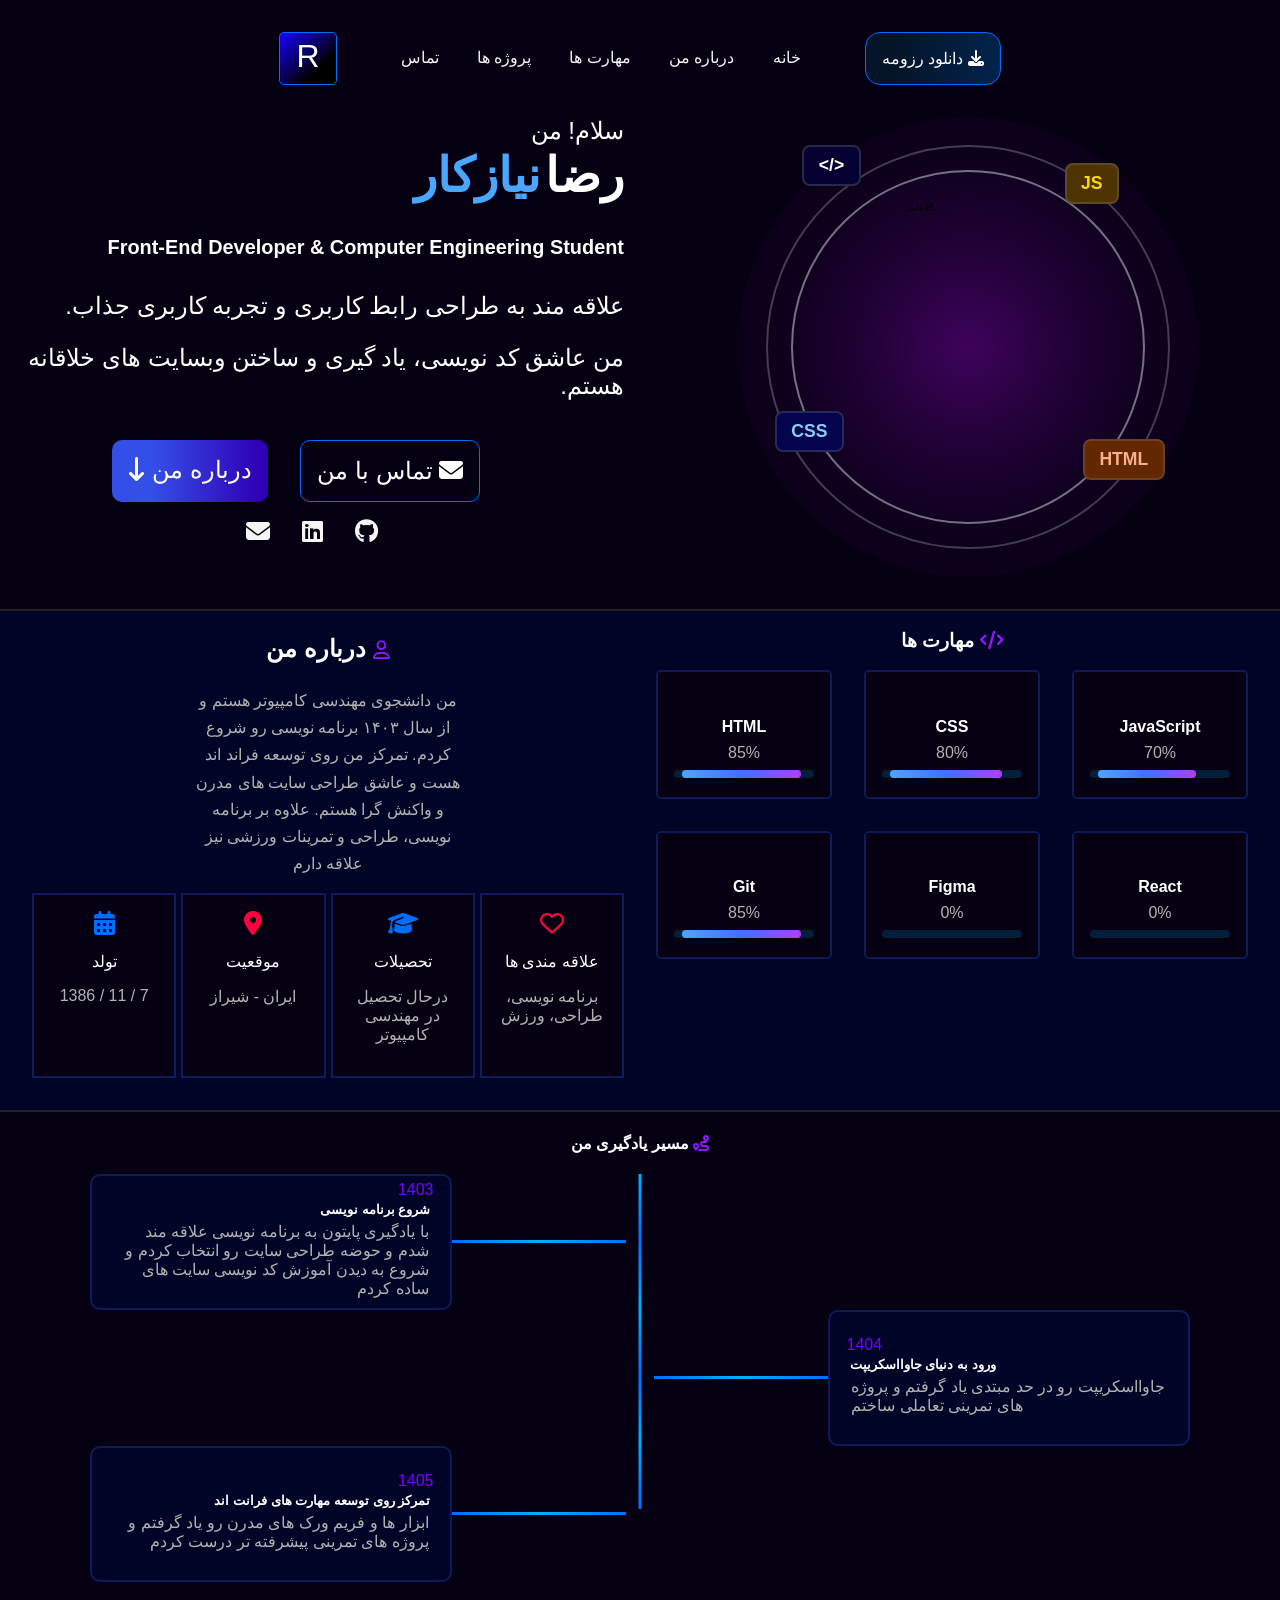
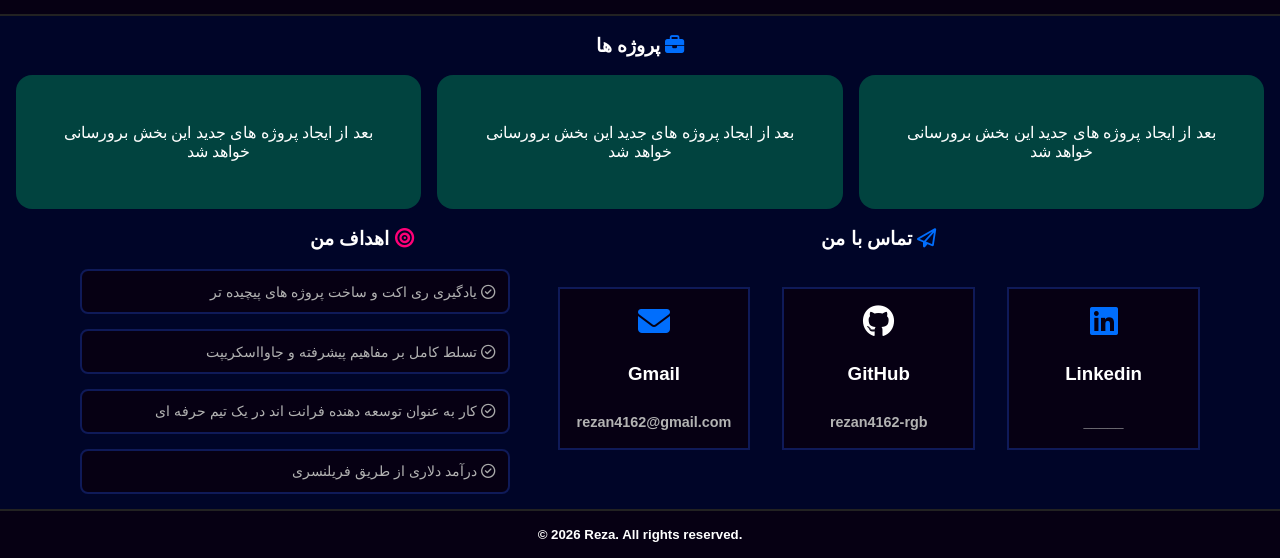
==== intro.html @ 1be461c4 "hero section updated" ====
<!doctype html>
<html lang="fa">
  <head>
    <meta charset="UTF-8" />
    <meta name="viewport" content="width=device-width, initial-scale=1.0" />
    <link rel="stylesheet" href="CSS/intro.css" />
    <link
      rel="stylesheet"
      href="https://cdnjs.cloudflare.com/ajax/libs/font-awesome/6.5.1/css/all.min.css"
      integrity="sha512-DTOQO9RWCH3ppGqcWaEA1BIZOC6xxalwEsw9c2QQeAIftl+Vegovlnee1c9QX4TctnWMn13TZye+giMm8e2LwA=="
      crossorigin="anonymous"
      referrerpolicy="no-referrer"
    />
    <title>INTRO</title>
  </head>
  <body>
    <!-- HEADER SECTION -->
    <header>
      <nav>
        <div class="logo_header">R</div>
        <div class="navbar">
          <a href="" class="contact">تماس</a>
          <a href="" class="projects">پروژه ها</a>
          <a href="" class="skills">مهارت ها</a>
          <a href="" class="about-me">درباره من</a>
          <a href="" class="home">خانه</a>
        </div>
        <div class="download">
          دانلود رزومه <i class="fa-solid fa-download"></i>
        </div>
      </nav>
      <div class="container">
        <div class="left-section">
          <div class="intro">
            <div class="hello">سلام! من</div>
            <div class="name">
              <h1 class="name">رضا</h1>
              <h1 class="lastname">نیازکار</h1>
            </div>
            <h5 class="intro-english">
              Front-End Developer & Computer Engineering Student
            </h5>
            <p class="intro-persian">
              علاقه مند به طراحی رابط کاربری و تجربه کاربری جذاب.
            </p>
            <p class="i-like">
              من عاشق کد نویسی، یاد گیری و ساختن وبسایت های خلاقانه هستم.
            </p>
          </div>
          <div class="buttons">
            <a class="contact-button"
              ><i class="fa-solid fa-envelope"></i> تماس با من
            </a>
            <a class="about-me-button"
              >درباره من <i class="fa-solid fa-arrow-down-long"></i
            ></a>
          </div>
          <div class="social">
            <a href="https://github.com" target="_blank">
              <i class="fa-brands fa-github"></i>
            </a>
            <a href="https://linkedin.com" target="_blank">
              <i class="fa-brands fa-linkedin"></i>
            </a>
            <a href="mailto:rezan4162@gmail.com">
              <i class="fa-solid fa-envelope"></i>
            </a>
          </div>
        </div>

        <!-- RIGHT -->

        <div class="right-section">
          <div class="cover-position">
              <div class="code_hero card_hero">&lt;/&gt;</div>
          <div class="js_hero card_hero">JS</div>
          <div class="css_hero card_hero">CSS</div>
          <div class="html_hero card_hero">HTML</div>
          <div class="big-circle">
            <div class="smaller-circle">
              <img src="" alt="Profile Picture">
            </div>
          </div>
          </div>
          </div>
        </div>
      </div>
    </header>

    <!-- MAIN -->

    <main>
      <div class="container_main">
        <div class="left-section_main">

          <!-- ABOUT ME -->

          <div class="about-me_main">
            <h3 class="about-me_main">
              درباره من <i class="fa-regular fa-user"></i>
            </h3>
            <p class="about-me_main">
              من دانشجوی مهندسی کامپیوتر هستم و از سال ۱۴۰۳ برنامه نویسی رو شروع
              کردم. تمرکز من روی توسعه فراند اند هست و عاشق طراحی سایت های مدرن
              و واکنش گرا هستم. علاوه بر برنامه نویسی، طراحی و تمرینات ورزشی نیز
              علاقه دارم
            </p>
            <div class="container-about-me_main">
              <div class="birth about-me-boxes">
                <i class="fa-solid fa-calendar-days"></i>
                <p class="birth">تولد</p>
                <p class="birth">1386 / 11 / 7</p>
              </div>
              <div class="location about-me-boxes">
                <i class="fa-solid fa-location-dot"></i>
                <p class="location">موقعیت</p>
                <p class="location">ایران - شیراز</p>
              </div>
              <div class="studies about-me-boxes">
                <i class="fa-solid fa-graduation-cap"></i>
                <p class="studies">تحصیلات</p>
                <p class="studies">درحال تحصیل در مهندسی کامپیوتر</p>
              </div>
              <div class="favourite about-me-boxes">
                <i class="fa-regular fa-heart"></i>
                <p class="favourite">علاقه مندی ها</p>
                <p class="favourite">برنامه نویسی، طراحی، ورزش</p>
              </div>
            </div>
          </div>
        </div>

        <!-- SKILLS -->

        <div class="right-section_main">
          <div class="skills">
            <h3 class="skills">مهارت ها <i class="fa-solid fa-code"></i></h3>
            <div class="container-skills">
              <div class="skill-card">
                <img src="./PIC/HTML5_Badge.webp" alt="" />
                <h4>HTML</h4>
                <span>85%</span>
                <div class="bar">
                  <div class="fill html"></div>
                </div>
              </div>
              <div class="skill-card">
                <img src="./PIC/CSS.webp" alt="" />
                <h4>CSS</h4>
                <span>80%</span>
                <div class="bar">
                  <div class="fill css"></div>
                </div>
              </div>
              <div class="skill-card">
                <img src="./PIC/JS.webp" alt="" />
                <h4>JavaScript</h4>
                <span>70%</span>
                <div class="bar">
                  <div class="fill js"></div>
                </div>
              </div>
              <div class="skill-card">
                <img src="./PIC/Git.webp" alt="" />
                <h4>Git</h4>
                <span>85%</span>
                <div class="bar">
                  <div class="fill git"></div>
                </div>
              </div>
              <div class="skill-card">
                <img src="./PIC/Figma.webp" alt="" />
                <h4>Figma</h4>
                <span>0%</span>
                <div class="bar">
                  <div class="fill figma"></div>
                </div>
              </div>
              <div class="skill-card">
                <img src="./PIC/React.png" alt="" />
                <h4>React</h4>
                <span>0%</span>
                <div class="bar">
                  <div class="fill react"></div>
                </div>
              </div>
            </div>
          </div>
        </div>
      </div>

      <!-- LEARNING WAY -->

      <div class="my-learning-way">
        <h4>مسیر یادگیری من <i class="fa-solid fa-route"></i></h4>
        <div class="my-learning-way-time-line-container">
          <div class="vertical-line"></div>
          <div class="card-1-container">
            <div class="circle"></div>
            <div class="horizontal"></div>
            <div class="card">
              <div class="card-1">
                <span>1403</span>
                <h5>شروع برنامه نویسی</h5>
                <p>
                  با یادگیری پایتون به برنامه نویسی علاقه مند شدم و حوضه طراحی
                  سایت رو انتخاب کردم و شروع به دیدن آموزش کد نویسی سایت های
                  ساده کردم
                </p>
              </div>
            </div>
          </div>
          <div class="card-2-container">
            <div class="circle"></div>
            <div class="horizontal"></div>
            <div class="card">
              <div class="card-2">
                <span>1404</span>
                <h5>ورود به دنیای جاوااسکریپت</h5>
                <p>
                  جاوااسکریپت رو در حد مبتدی یاد گرفتم و پروژه های تمرینی تعاملی
                  ساختم
                </p>
              </div>
            </div>
          </div>
          <div class="card-3-container">
            <div class="circle"></div>
            <div class="horizontal"></div>
            <div class="card">
              <div class="card-3">
                <span>1405</span>
                <h5>تمرکز روی توسعه مهارت های فرانت اند</h5>
                <p>
                  ابزار ها و فریم ورک های مدرن رو یاد گرفتم و پروژه های تمرینی
                  پیشرفته تر درست کردم
                </p>
              </div>
            </div>
          </div>
        </div>
      </div>
    </main>
    <!-- FOOTER -->
    <footer>
      <div class="projects">
        <h3>پروژه ها <i class="fa-solid fa-briefcase"></i></h3>
        <div class="card-container">
          <div class="project-card">بعد از ایجاد پروژه های جدید این بخش برورسانی خواهد شد</div>
          <div class="project-card">بعد از ایجاد پروژه های جدید این بخش برورسانی خواهد شد</div>
          <div class="project-card">بعد از ایجاد پروژه های جدید این بخش برورسانی خواهد شد</div>
        </div>
      </div>
      <div class="goals-contact">
        <div class="goals">
          <h3><i class="fa-solid fa-bullseye"></i> اهداف من</h3>
          <p class="goals"> <i class="fa-regular fa-circle-check"></i> یادگیری ری اکت و ساخت پروژه های پیچیده تر</p>
          <p class="goals"><i class="fa-regular fa-circle-check"></i> تسلط کامل بر مفاهیم پیشرفته و جاوااسکریپت</p>
          <p class="goals">
           <i class="fa-regular fa-circle-check"></i>  کار به عنوان توسعه دهنده فرانت اند در یک تیم حرفه ای
          </p>
          <p class="goals"> <i class="fa-regular fa-circle-check"></i> درآمد دلاری از طریق فریلنسری</p>
        </div>
        <div class="contact-footer">
          <h3>تماس با من <i class="fa-regular fa-paper-plane"></i><h3>
          <div class="contact-container">
            <div class="gmail-footer">
              <i class="fa-solid fa-envelope"></i>
              <h4>Gmail</h4>
              <span>rezan4162@gmail.com</span>
            </div>
            <div class="github-footer">
              <i class="fa-brands fa-github"></i>
              <h4>GitHub</h4>
              <span>rezan4162-rgb</span>
            </div>
            <div class="linkedin-footer">
              <i class="fa-brands fa-linkedin"></i>
              <h4>Linkedin</h4>
              <span>_____</span>
            </div>
          </div>
        </div>
      </div>
      <h5 align = center class="copyright">&copy 2026 Reza. All rights reserved.</h5>
    </footer>
  </body>
</html>
---- CSS/intro.css ----
:root {
  --color-white: #ffffff;
  --color-black: #000000;
  --color-smoth-white: #f5f5f5;
  --color-text: #b3b3b3;
  --color-dark-background: #060013;
  --color-light-dark-background: #000528;
  --color-border: 2px solid #222222;
  --color-horizontal-line: linear-gradient(to right, #006efd, #00aeff, #006efd);
  --color-circle:
    linear-gradient(#ffffff) padding-box,
    linear-gradient(90deg, #1900ff, #13b3cf, #1900ff) border-box;
  --color-light-blue: ;
  --color-blue: #006efd;
  --color-dark-blue: ;
  --color-background-in-light: #060013;
  --color-background-in-dark: #000528;
  --color-border-box: 2px solid #0f1a58;
}

body {
  font-family: "Segoe UI", Tahoma, Geneva, Verdana, sans-serif;
  margin: 0;
  width: 100%;
}

/* ============== */
/* HEADER SECTION */
/* ============== */

header {
  background: var(--color-dark-background);
  padding-bottom: 2rem;
}

/* NAVBAR SECTION */

nav {
  display: flex;
  justify-content: center;
  padding: 2rem;
  gap: 3rem;
}

div.logo_header {
  color: var(--color-white);
  background: linear-gradient(to right bottom, #1900ff 0%, #000000 70%);
  font-size: 2rem;
  padding: 0.3rem 1rem;
  border-radius: 5px;
  border: 1px solid #006efd;
  text-align: center;
}

div.navbar {
  display: flex;
  justify-content: space-between;
  width: 400px;
  padding: 1rem;
}

nav a {
  text-decoration: none;
  color: var(--color-smoth-white);
}

header div.download {
  padding: 1rem, 3rem;
  color: #fff;
  background: linear-gradient(to right, #051428 20%, #03234d 100%);
  padding: 1rem 1rem;
  border: 1px solid #006efd;
  border-radius: 15px;
}

/* LEFT SECTION */

header div.container {
  width: 100%;
  height: 100%;
  display: grid;
  grid-template-columns: repeat(2, 1fr);
  gap: 2rem;
}

header div.hello {
  margin-bottom: 0.1rem;
}

header div.name {
  display: flex;
  gap: 5px;
}

header h1.name {
  color: var(--color-white);
}

header h1.lastname {
  color: #49a7ff;
}

header div.name h1 {
  margin: 0;
}

header div.left-section {
  color: var(--color-white);
  display: flex;
  flex-direction: column;
  font-size: 1.5rem;
  direction: rtl;
  flex: 1;
}

header div.buttons {
  margin: 1rem;
  width: 100%;
  display: flex;
  justify-content: center;
  gap: 2rem;
}

header a.contact-button {
  border: 1px solid #006efd;
}

header a.contact-button,
a.about-me-button {
  padding: 1rem;
  border-radius: 10px;
  cursor: pointer;
}

header a.about-me-button {
  background: linear-gradient(to right, #344fe7 25%, #3000b6 95%);
}

div.social {
  display: flex;
  justify-content: center;
  gap: 2rem;
}

div.social i {
  color: var(--color-smoth-white);
}

/* RIGHT SECTION */

.right-section {
  display: flex;
  justify-content: center;
}

.cover-position {
  display: flex;
  justify-content: center;
  align-items: center;
  width: 460px;
  height: 460px;
  position: relative;
  background: radial-gradient(
    circle,
    #9f08da5d 0%,
    #9f08da2f 30%,
    #9f08da0a 60%
  );
  border-radius: 50%;
}

.big-circle {
  width: 400px;
  height: 400px;
  border: 2px solid #e8eff141;
  border-radius: 50%;
  display: flex;
  align-items: center;
  justify-content: center;
}

.smaller-circle {
  width: 350px;
  height: 350px;
  border: 2px solid #e8eff177;
  border-radius: 50%;
  display: flex;
  align-items: center;
  justify-content: center;
}

.right-section img {
  width: 300px;
  height: 300px;
  border-radius: 50%;
}

.card_hero {
  text-align: center;
  position: absolute;
  padding: 0.5rem 0.9rem;
  border-radius: 8px;
  font-size: 1.1rem;
  border: 2px solid #77777752;
  font-weight: 600;
}

.code_hero {
  color: #ffffff;
  background: #060133;
  left: 14%;
  top: 6%;
}

.js_hero {
  color: #ffd900;
  background: #4e3402;
  left: 71%;
  top: 10%;
}

.css_hero {
  color: #89cff8;
  background: #04034e;
  left: 8%;
  top: 64%;
}

.html_hero {
  color: #fcaf8c;
  background: #632800;
  left: 75%;
  top: 70%;
}

/* ==== */
/* MAIN */
/* ==== */

main {
  color: var(--color-white);
  border-top: var(--color-border);
  border-bottom: var(--color-border);
}

div.container_main {
  display: grid;
  grid-template-columns: repeat(2, 1fr);
  gap: 2rem;
  background: var(--color-light-dark-background);
  padding-bottom: 2rem;
  border-bottom: var(--color-border);
}

/* ABOUT ME */

div.left-section_main {
  display: flex;
  flex-direction: column;
  text-align: center;
  margin-left: 2rem;
}

h3.about-me_main {
  font-size: 1.5rem;
}

p.about-me_main {
  padding: 0 10rem;
  line-height: 1.7;
  color: var(--color-text);
}

div.container-about-me_main {
  display: flex;
  gap: 5px;
  justify-content: center;
}

div.about-me_main i {
  font-size: 1.2rem;
  color: #8f18ff;
}

div.container-about-me_main i {
  font-size: 1.5rem;
}

div.container-about-me_main > div:nth-child(odd) i {
  color: #006efd;
}

div.container-about-me_main > div:nth-child(even) i {
  color: #ff0040;
}

div.about-me-boxes {
  padding: 1rem;
  width: 25%;
  background: var(--color-background-in-light);
  border: var(--color-border-box);
}

div.container-about-me_main div > p:nth-child(even) {
  font-weight: 500;
  font-size: 1rem;
}

div.container-about-me_main div > p:nth-child(odd) {
  color: var(--color-text);
}

/* SKILLS */

div.right-section_main {
  display: flex;
  flex-direction: column;
  text-align: center;
  margin-right: 2rem;
}

h3.skills i {
  color: #8f18ff;
}

div.container-skills {
  display: grid;
  grid-template-columns: repeat(3, 1fr);
  gap: 2rem;
}

div.skill-card {
  border: var(--color-border-box);
  border-radius: 5px;
  background: var(--color-background-in-light);
  padding: 1.2rem 1rem;
}

div.skill-card img {
  width: 3.4rem;
}

div.container-skills h4 {
  font-size: 1rem;
  margin: 0.5rem;
}

div.container-skills span {
  color: var(--color-text);
}

div.bar {
  width: 100%;
  height: 8px;
  background: #031e3a;
  border-radius: 10px;
}

div.fill {
  height: 100%;
  background: linear-gradient(to right, #49a7ff 0%, #3d71ff 50%, #b13dff 100%);
  border-radius: 10px;
  margin: 0.5rem;
}

div.html {
  width: 85%;
}
div.css {
  width: 80%;
}
div.js {
  width: 70%;
}
div.git {
  width: 85%;
}
div.figma {
  width: 0%;
}
div.react {
  width: 0%;
}
/* =============== */
/* MY LEARNING WAY */
/* =============== */

div.my-learning-way {
  display: flex;
  flex-direction: column;
  align-items: center;
  background: var(--color-dark-background);
  padding-bottom: 2rem;
}

i.fa-route {
  color: #8f18ff;
}

div.my-learning-way-time-line-container {
  display: flex;
  flex-direction: column;
  position: relative;
  width: 1100px;
}

div.my-learning-way-time-line-container span {
  color: #7700ff;
}

div.my-learning-way-time-line-container h5 {
  margin: 0.2rem;
}

div.my-learning-way-time-line-container p {
  color: var(--color-text);
  margin: 0.3rem;
}

div.vertical-line {
  width: 3px;
  height: 335px;
  background: linear-gradient(
    to bottom,
    #00aeff,
    #006efd,
    #00aeff,
    #006efd,
    #00aeff,
    #006efd
  );
  position: absolute;
  z-index: 0;
  left: 50%;
  transform: translateX(-50%);
}

div.horizontal {
  height: 3px;
  width: 50%;
  background: var(--color-horizontal-line);
}

div.circle {
  width: 18px;
  height: 18px;
  border-radius: 50%;
  background: var(--color-circle);
  border: 8px solid transparent;
  position: absolute;
  transform: translateX(-50%);
  left: 50%;
}

div.card {
  display: flex;
  flex-direction: row;
  align-items: center;
  border: var(--color-border-box);
  padding: 1rem;
  width: 500px;
  height: 100px;
  background: var(--color-background-in-dark);
  border-radius: 10px;
}

div.card-1-container {
  direction: rtl;
  display: flex;
  flex-direction: row;
  align-items: center;
  align-self: flex-start;
}

div.card-2-container {
  direction: ltr;
  display: flex;
  flex-direction: row;
  align-items: center;
  align-self: center;
  margin-left: auto;
}

div.card-3-container {
  direction: rtl;
  display: flex;
  flex-direction: row;
  align-items: center;
  align-self: flex-start;
}

/* FOOTER */

footer {
  color: var(--color-white);
  background: var(--color-light-dark-background);
}

/* PROJECTS */

div.projects {
  display: flex;
  flex-direction: column;
  text-align: center;
}

div.card-container {
  display: grid;
  grid-template-columns: repeat(3, 1fr);
  gap: 1rem;
  margin: 0 1rem;
}

div.project-card {
  background: #01433f;
  border-radius: 1rem;
  padding: 3rem;
}

/* GOALS */

div.goals-contact {
  display: grid;
  grid-template-columns: 1fr 2fr;
  gap: 3rem;
  margin: 0 5rem;
}

div.goals {
  direction: rtl;
}

div.goals h3 {
  margin-right: 6rem;
}

p.goals {
  width: 400px;
  padding: 0.8rem;
  background: var(--color-background-in-light);
  border: var(--color-border-box);
  border-radius: 0.5rem;
  font-size: 0.9rem;
  color: var(--color-text);
}

p.goals i {
  color: #ababab;
}

div.goals i.fa-bullseye {
  color: #ff0077;
}

/* CONTACT */

div.contact-footer {
  display: flex;
  flex-direction: column;
  text-align: center;
}

div.contact-container {
  display: grid;
  grid-template-columns: repeat(3, 1fr);
  gap: 2rem;
}

div.contact-container > div {
  padding: 1rem;
  background: var(--color-background-in-light);
  border: var(--color-border-box);
}

div.contact-container > div:nth-child(odd) i {
  color: var(--color-blue);
}

footer h3 > i {
  font-size: 1.2rem;
  color: var(--color-blue);
}

div.contact-container i {
  font-size: 2rem;
}

div.contact-container span {
  font-size: 0.9rem;
  color: var(--color-text);
}

h5.copyright {
  margin: 0;
  padding: 1rem;
  border-top: var(--color-border);
  background: var(--color-dark-background);
}

/* RESPONSIVE SECTION */
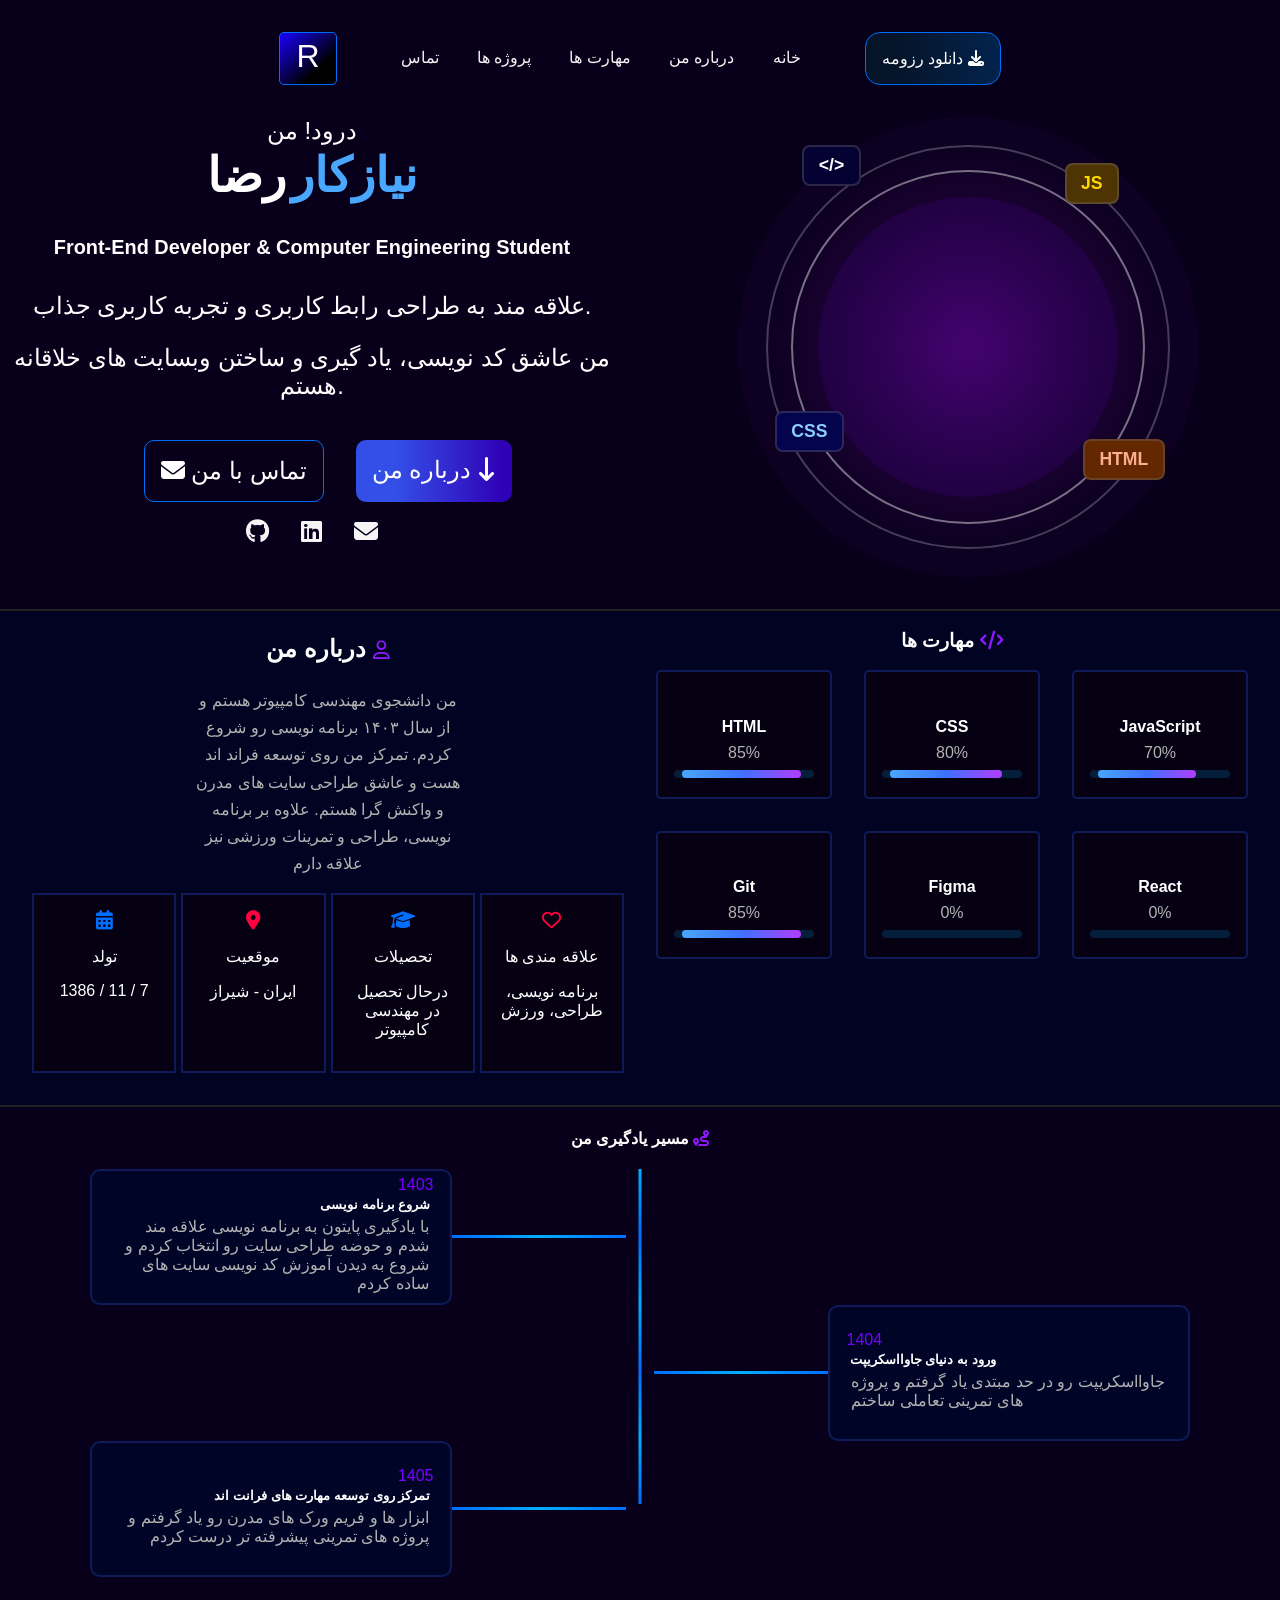
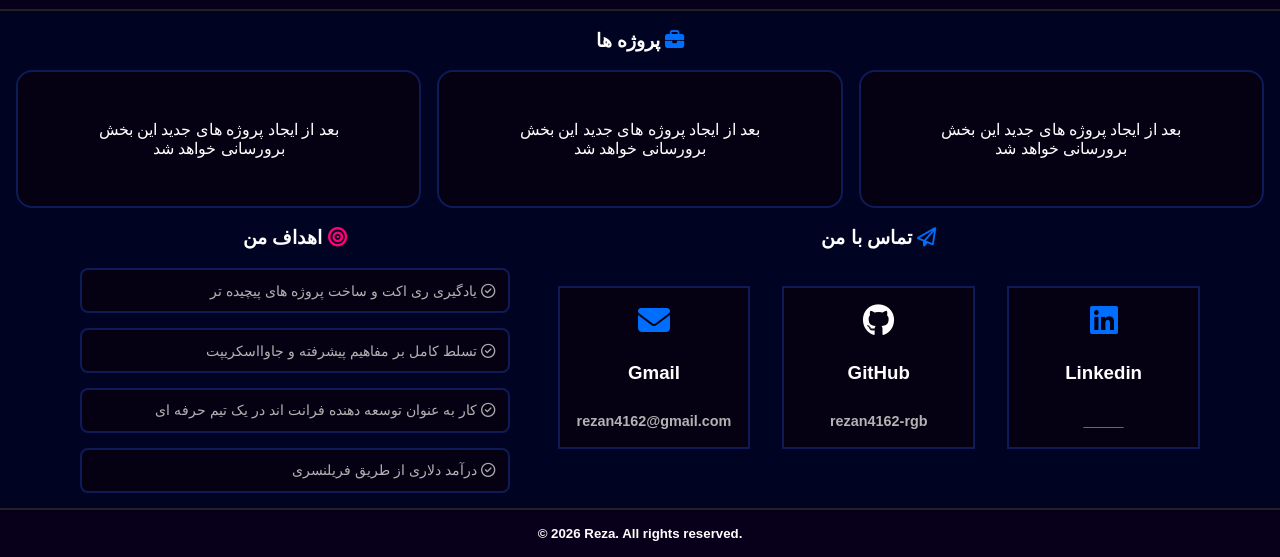
==== commit d7b6312e: "cods refactored" ====
--- a/intro.html
+++ b/intro.html
@@ -14,8 +14,13 @@
     <title>INTRO</title>
   </head>
   <body>
-    <!-- HEADER SECTION -->
+
+    <!-- ### HEADER ### -->
+
     <header>
+
+      <!-- NAVBAR -->
+
       <nav>
         <div class="logo_header">R</div>
         <div class="navbar">
@@ -25,17 +30,21 @@
           <a href="" class="about-me">درباره من</a>
           <a href="" class="home">خانه</a>
         </div>
-        <div class="download">
+        <div class="download-button">
           دانلود رزومه <i class="fa-solid fa-download"></i>
         </div>
       </nav>
-      <div class="container">
-        <div class="left-section">
+
+      <div class="container_header">
+
+        <!-- LEFT SECTION -->
+
+        <div class="left-section_header">
           <div class="intro">
-            <div class="hello">سلام! من</div>
+            <div class="hello">درود! من</div>
             <div class="name">
-              <h1 class="name">رضا</h1>
-              <h1 class="lastname">نیازکار</h1>
+              <h1 class="name_h1">رضا</h1>
+              <h1 class="lastname_h1">نیازکار</h1>
             </div>
             <h5 class="intro-english">
               Front-End Developer & Computer Engineering Student
@@ -47,15 +56,13 @@
               من عاشق کد نویسی، یاد گیری و ساختن وبسایت های خلاقانه هستم.
             </p>
           </div>
-          <div class="buttons">
-            <a class="contact-button"
-              ><i class="fa-solid fa-envelope"></i> تماس با من
-            </a>
-            <a class="about-me-button"
-              >درباره من <i class="fa-solid fa-arrow-down-long"></i
-            ></a>
-          </div>
-          <div class="social">
+          <div class="buttons_header">
+            <a class="contact-button_header"><i class="fa-solid fa-envelope"></i> تماس با من
+            </a>
+            <a class="about-me-button_header">درباره من <i class="fa-solid fa-arrow-down-long"></i>
+            </a>
+          </div>
+          <div class="social_header">
             <a href="https://github.com" target="_blank">
               <i class="fa-brands fa-github"></i>
             </a>
@@ -68,17 +75,19 @@
           </div>
         </div>
 
-        <!-- RIGHT -->
-
-        <div class="right-section">
-          <div class="cover-position">
+        <!-- RIGHT SECTION -->
+
+        <div class="right-section_header">
+          <div class="cover-position-of-cards">
               <div class="code_hero card_hero">&lt;/&gt;</div>
           <div class="js_hero card_hero">JS</div>
           <div class="css_hero card_hero">CSS</div>
           <div class="html_hero card_hero">HTML</div>
           <div class="big-circle">
             <div class="smaller-circle">
-              <img src="" alt="Profile Picture">
+              <div class="back-light">
+                <img class="hero-img" src="" alt="/">
+              </div>
             </div>
           </div>
           </div>
@@ -87,41 +96,41 @@
       </div>
     </header>
 
-    <!-- MAIN -->
+    <!-- ### MAIN ### -->
 
     <main>
       <div class="container_main">
+
+        <!-- ABOUT ME -->
+
         <div class="left-section_main">
-
-          <!-- ABOUT ME -->
-
-          <div class="about-me_main">
-            <h3 class="about-me_main">
+          <div class="about-me-container_main">
+            <h3 class="about-me-title_main">
               درباره من <i class="fa-regular fa-user"></i>
             </h3>
-            <p class="about-me_main">
+            <p class="about-me-paragraph_main">
               من دانشجوی مهندسی کامپیوتر هستم و از سال ۱۴۰۳ برنامه نویسی رو شروع
               کردم. تمرکز من روی توسعه فراند اند هست و عاشق طراحی سایت های مدرن
               و واکنش گرا هستم. علاوه بر برنامه نویسی، طراحی و تمرینات ورزشی نیز
               علاقه دارم
             </p>
-            <div class="container-about-me_main">
-              <div class="birth about-me-boxes">
+            <div class="card-container-about-me_main">
+              <div class="birth about-me_boxes">
                 <i class="fa-solid fa-calendar-days"></i>
                 <p class="birth">تولد</p>
                 <p class="birth">1386 / 11 / 7</p>
               </div>
-              <div class="location about-me-boxes">
+              <div class="location about-me_boxes">
                 <i class="fa-solid fa-location-dot"></i>
                 <p class="location">موقعیت</p>
                 <p class="location">ایران - شیراز</p>
               </div>
-              <div class="studies about-me-boxes">
+              <div class="studies about-me_boxes">
                 <i class="fa-solid fa-graduation-cap"></i>
                 <p class="studies">تحصیلات</p>
                 <p class="studies">درحال تحصیل در مهندسی کامپیوتر</p>
               </div>
-              <div class="favourite about-me-boxes">
+              <div class="favourite about-me_boxes">
                 <i class="fa-regular fa-heart"></i>
                 <p class="favourite">علاقه مندی ها</p>
                 <p class="favourite">برنامه نویسی، طراحی، ورزش</p>
@@ -134,71 +143,71 @@
 
         <div class="right-section_main">
           <div class="skills">
-            <h3 class="skills">مهارت ها <i class="fa-solid fa-code"></i></h3>
-            <div class="container-skills">
+            <h3 class="skills_title">مهارت ها <i class="fa-solid fa-code"></i></h3>
+            <div class="container-skills_card">
               <div class="skill-card">
                 <img src="./PIC/HTML5_Badge.webp" alt="" />
                 <h4>HTML</h4>
                 <span>85%</span>
-                <div class="bar">
-                  <div class="fill html"></div>
+                <div class="bar-skill_card">
+                  <div class="fill-skill_card html-skill"></div>
                 </div>
               </div>
               <div class="skill-card">
                 <img src="./PIC/CSS.webp" alt="" />
                 <h4>CSS</h4>
                 <span>80%</span>
-                <div class="bar">
-                  <div class="fill css"></div>
+                <div class="bar-skill_card">
+                  <div class="fill-skill_card css-skill"></div>
                 </div>
               </div>
               <div class="skill-card">
                 <img src="./PIC/JS.webp" alt="" />
                 <h4>JavaScript</h4>
                 <span>70%</span>
-                <div class="bar">
-                  <div class="fill js"></div>
+                <div class="bar-skill_card">
+                  <div class="fill-skill_card js-skill"></div>
                 </div>
               </div>
               <div class="skill-card">
                 <img src="./PIC/Git.webp" alt="" />
                 <h4>Git</h4>
                 <span>85%</span>
-                <div class="bar">
-                  <div class="fill git"></div>
+                <div class="bar-skill_card">
+                  <div class="fill-skill_card git-skill"></div>
                 </div>
               </div>
               <div class="skill-card">
                 <img src="./PIC/Figma.webp" alt="" />
                 <h4>Figma</h4>
                 <span>0%</span>
-                <div class="bar">
-                  <div class="fill figma"></div>
+                <div class="bar-skill_card">
+                  <div class="fill-skill_card figma-skill"></div>
                 </div>
               </div>
               <div class="skill-card">
                 <img src="./PIC/React.png" alt="" />
                 <h4>React</h4>
                 <span>0%</span>
-                <div class="bar">
-                  <div class="fill react"></div>
-                </div>
-              </div>
-            </div>
-          </div>
-        </div>
-      </div>
-
-      <!-- LEARNING WAY -->
+                <div class="bar-skill_card">
+                  <div class="fill-skill_card react-skill"></div>
+                </div>
+              </div>
+            </div>
+          </div>
+        </div>
+      </div>
+
+      <!-- MY LEARNING WAY -->
 
       <div class="my-learning-way">
         <h4>مسیر یادگیری من <i class="fa-solid fa-route"></i></h4>
         <div class="my-learning-way-time-line-container">
           <div class="vertical-line"></div>
-          <div class="card-1-container">
-            <div class="circle"></div>
-            <div class="horizontal"></div>
-            <div class="card">
+          <div class="card-1-container_learning_way card-container_learning_way">
+            <div class="circle_main"></div>
+            <div class="horizontal-line"></div>
+            <div class="card_learning_way">
               <div class="card-1">
                 <span>1403</span>
                 <h5>شروع برنامه نویسی</h5>
@@ -210,10 +219,10 @@
               </div>
             </div>
           </div>
-          <div class="card-2-container">
-            <div class="circle"></div>
-            <div class="horizontal"></div>
-            <div class="card">
+          <div class="card-2-container_learning_way card-container_learning_way">
+            <div class="circle_main"></div>
+            <div class="horizontal-line"></div>
+            <div class="card_learning_way">
               <div class="card-2">
                 <span>1404</span>
                 <h5>ورود به دنیای جاوااسکریپت</h5>
@@ -224,10 +233,10 @@
               </div>
             </div>
           </div>
-          <div class="card-3-container">
-            <div class="circle"></div>
-            <div class="horizontal"></div>
-            <div class="card">
+          <div class="card-3-container_learning_way card-container_learning_way">
+            <div class="circle_main"></div>
+            <div class="horizontal-line"></div>
+            <div class="card_learning_way">
               <div class="card-3">
                 <span>1405</span>
                 <h5>تمرکز روی توسعه مهارت های فرانت اند</h5>
@@ -241,27 +250,38 @@
         </div>
       </div>
     </main>
-    <!-- FOOTER -->
+
+    <!-- ### FOOTER ### -->
+
     <footer>
-      <div class="projects">
+
+      <!-- PROJECTS -->
+
+      <div class="projects_footer">
         <h3>پروژه ها <i class="fa-solid fa-briefcase"></i></h3>
-        <div class="card-container">
-          <div class="project-card">بعد از ایجاد پروژه های جدید این بخش برورسانی خواهد شد</div>
-          <div class="project-card">بعد از ایجاد پروژه های جدید این بخش برورسانی خواهد شد</div>
-          <div class="project-card">بعد از ایجاد پروژه های جدید این بخش برورسانی خواهد شد</div>
-        </div>
-      </div>
-      <div class="goals-contact">
+        <div class="card-container-projects_footer">
+          <div class="project-card_footer">بعد از ایجاد پروژه های جدید این بخش برورسانی خواهد شد</div>
+          <div class="project-card_footer">بعد از ایجاد پروژه های جدید این بخش برورسانی خواهد شد</div>
+          <div class="project-card_footer">بعد از ایجاد پروژه های جدید این بخش برورسانی خواهد شد</div>
+        </div>
+      </div>
+
+      <!-- GOALS -->
+
+      <div class="goals-container">
         <div class="goals">
-          <h3><i class="fa-solid fa-bullseye"></i> اهداف من</h3>
-          <p class="goals"> <i class="fa-regular fa-circle-check"></i> یادگیری ری اکت و ساخت پروژه های پیچیده تر</p>
-          <p class="goals"><i class="fa-regular fa-circle-check"></i> تسلط کامل بر مفاهیم پیشرفته و جاوااسکریپت</p>
-          <p class="goals">
+          <h3 class="goals_title"> اهداف من <i class="fa-solid fa-bullseye"></i></h3>
+          <p class="goals_paragraph"> <i class="fa-regular fa-circle-check"></i> یادگیری ری اکت و ساخت پروژه های پیچیده تر</p>
+          <p class="goals_paragraph"><i class="fa-regular fa-circle-check"></i> تسلط کامل بر مفاهیم پیشرفته و جاوااسکریپت</p>
+          <p class="goals_paragraph">
            <i class="fa-regular fa-circle-check"></i>  کار به عنوان توسعه دهنده فرانت اند در یک تیم حرفه ای
           </p>
-          <p class="goals"> <i class="fa-regular fa-circle-check"></i> درآمد دلاری از طریق فریلنسری</p>
-        </div>
-        <div class="contact-footer">
+          <p class="goals_paragraph"> <i class="fa-regular fa-circle-check"></i> درآمد دلاری از طریق فریلنسری</p>
+        </div>
+
+        <!-- CONTACT -->
+
+        <div class="contact_footer">
           <h3>تماس با من <i class="fa-regular fa-paper-plane"></i><h3>
           <div class="contact-container">
             <div class="gmail-footer">
@@ -282,6 +302,9 @@
           </div>
         </div>
       </div>
+
+      <!-- COPYRIGHT -->
+
       <h5 align = center class="copyright">&copy 2026 Reza. All rights reserved.</h5>
     </footer>
   </body>
--- a/CSS/intro.css
+++ b/CSS/intro.css
@@ -3,8 +3,8 @@
   --color-black: #000000;
   --color-smoth-white: #f5f5f5;
   --color-text: #b3b3b3;
-  --color-dark-background: #060013;
-  --color-light-dark-background: #000528;
+  --color-dark-background: #08001a;
+  --color-light-dark-background: #000422;
   --color-border: 2px solid #222222;
   --color-horizontal-line: linear-gradient(to right, #006efd, #00aeff, #006efd);
   --color-circle:
@@ -21,11 +21,10 @@
 body {
   font-family: "Segoe UI", Tahoma, Geneva, Verdana, sans-serif;
   margin: 0;
-  width: 100%;
 }
 
 /* ============== */
-/* HEADER SECTION */
+/* ### HEADER ### */
 /* ============== */
 
 header {
@@ -42,7 +41,7 @@
   gap: 3rem;
 }
 
-div.logo_header {
+.logo_header {
   color: var(--color-white);
   background: linear-gradient(to right bottom, #1900ff 0%, #000000 70%);
   font-size: 2rem;
@@ -52,7 +51,7 @@
   text-align: center;
 }
 
-div.navbar {
+.navbar {
   display: flex;
   justify-content: space-between;
   width: 400px;
@@ -64,7 +63,7 @@
   color: var(--color-smoth-white);
 }
 
-header div.download {
+.download-button {
   padding: 1rem, 3rem;
   color: #fff;
   background: linear-gradient(to right, #051428 20%, #03234d 100%);
@@ -73,9 +72,7 @@
   border-radius: 15px;
 }
 
-/* LEFT SECTION */
-
-header div.container {
+.container_header {
   width: 100%;
   height: 100%;
   display: grid;
@@ -83,37 +80,38 @@
   gap: 2rem;
 }
 
-header div.hello {
-  margin-bottom: 0.1rem;
-}
-
-header div.name {
-  display: flex;
-  gap: 5px;
-}
-
-header h1.name {
-  color: var(--color-white);
-}
-
-header h1.lastname {
-  color: #49a7ff;
-}
-
-header div.name h1 {
-  margin: 0;
-}
-
-header div.left-section {
+/* LEFT SECTION */
+
+.left-section_header {
   color: var(--color-white);
   display: flex;
   flex-direction: column;
   font-size: 1.5rem;
-  direction: rtl;
+  text-align: center;
   flex: 1;
 }
 
-header div.buttons {
+.hello {
+  margin-bottom: 0.1rem;
+}
+
+.name {
+  display: flex;
+  gap: 5px;
+  justify-content: center;
+}
+
+.name_h1 {
+  color: var(--color-white);
+  margin: 0;
+}
+
+.lastname_h1 {
+  color: #49a7ff;
+  margin: 0;
+}
+
+.buttons_header {
   margin: 1rem;
   width: 100%;
   display: flex;
@@ -121,39 +119,39 @@
   gap: 2rem;
 }
 
-header a.contact-button {
+.contact-button_header {
   border: 1px solid #006efd;
 }
 
-header a.contact-button,
-a.about-me-button {
+.contact-button_header,
+.about-me-button_header {
   padding: 1rem;
   border-radius: 10px;
   cursor: pointer;
 }
 
-header a.about-me-button {
+.about-me-button_header {
   background: linear-gradient(to right, #344fe7 25%, #3000b6 95%);
 }
 
-div.social {
+.social_header {
   display: flex;
   justify-content: center;
   gap: 2rem;
 }
 
-div.social i {
+.social_header i {
   color: var(--color-smoth-white);
 }
 
 /* RIGHT SECTION */
 
-.right-section {
-  display: flex;
-  justify-content: center;
-}
-
-.cover-position {
+.right-section_header {
+  display: flex;
+  justify-content: center;
+}
+
+.cover-position-of-cards {
   display: flex;
   justify-content: center;
   align-items: center;
@@ -177,6 +175,7 @@
   display: flex;
   align-items: center;
   justify-content: center;
+  animation: turning 5s ease-in-out infinite;
 }
 
 .smaller-circle {
@@ -187,12 +186,25 @@
   display: flex;
   align-items: center;
   justify-content: center;
-}
-
-.right-section img {
+  animation: turning 4s ease-in-out infinite;
+}
+
+.back-light {
+  display: flex;
+  justify-content: center;
+  align-items: center;
+  background: #7402ff19;
+  border-radius: 50%;
+  width: 300px;
+  height: 300px;
+}
+
+.hero-img {
   width: 300px;
   height: 300px;
   border-radius: 50%;
+  background: url(../PIC/myself.png);
+  background-size: cover;
 }
 
 .card_hero {
@@ -203,6 +215,7 @@
   font-size: 1.1rem;
   border: 2px solid #77777752;
   font-weight: 600;
+  z-index: 1;
 }
 
 .code_hero {
@@ -210,6 +223,7 @@
   background: #060133;
   left: 14%;
   top: 6%;
+  animation: goRightGoLeft 5s ease-in-out infinite;
 }
 
 .js_hero {
@@ -217,6 +231,7 @@
   background: #4e3402;
   left: 71%;
   top: 10%;
+  animation: goUpGoDown 4s ease-in-out infinite;
 }
 
 .css_hero {
@@ -224,6 +239,7 @@
   background: #04034e;
   left: 8%;
   top: 64%;
+  animation: goUpGoDown 4s ease-in-out infinite;
 }
 
 .html_hero {
@@ -231,11 +247,53 @@
   background: #632800;
   left: 75%;
   top: 70%;
-}
-
-/* ==== */
-/* MAIN */
-/* ==== */
+  animation: goRightGoLeft 5s ease-in-out infinite;
+}
+
+/* ======================= */
+/* RIGHT SECTION ANIMATION */
+/* ======================= */
+@keyframes turning {
+  0% {
+    transform: translate(0deg);
+    transform: scale(1);
+  }
+  50% {
+    transform: translate(360deg);
+    transform: scale(1.05);
+  }
+  100% {
+    transform: scale(1);
+  }
+}
+
+@keyframes goUpGoDown {
+  0% {
+    transform: translateY(0px);
+  }
+  50% {
+    transform: translateY(-10px);
+  }
+  100% {
+    transform: translateY(0px);
+  }
+}
+
+@keyframes goRightGoLeft {
+  0% {
+    transform: translateX(0px);
+  }
+  50% {
+    transform: translateX(-10px);
+  }
+  100% {
+    transform: translateX(0px);
+  }
+}
+
+/* ============ */
+/* ### MAIN ### */
+/* ============ */
 
 main {
   color: var(--color-white);
@@ -243,7 +301,7 @@
   border-bottom: var(--color-border);
 }
 
-div.container_main {
+.container_main {
   display: grid;
   grid-template-columns: repeat(2, 1fr);
   gap: 2rem;
@@ -254,138 +312,137 @@
 
 /* ABOUT ME */
 
-div.left-section_main {
+.left-section_main {
   display: flex;
   flex-direction: column;
   text-align: center;
   margin-left: 2rem;
 }
 
-h3.about-me_main {
+.about-me-title_main {
   font-size: 1.5rem;
 }
 
-p.about-me_main {
+.about-me-paragraph_main {
   padding: 0 10rem;
   line-height: 1.7;
   color: var(--color-text);
 }
 
-div.container-about-me_main {
+.card-container-about-me_main {
   display: flex;
   gap: 5px;
   justify-content: center;
 }
 
-div.about-me_main i {
+.about-me-container_main i {
   font-size: 1.2rem;
   color: #8f18ff;
 }
 
-div.container-about-me_main i {
+.container-about-me_main i {
   font-size: 1.5rem;
 }
 
-div.container-about-me_main > div:nth-child(odd) i {
+.card-container-about-me_main > div:nth-child(odd) i {
   color: #006efd;
 }
 
-div.container-about-me_main > div:nth-child(even) i {
+.card-container-about-me_main > div:nth-child(even) i {
   color: #ff0040;
 }
 
-div.about-me-boxes {
+.about-me_boxes {
   padding: 1rem;
   width: 25%;
   background: var(--color-background-in-light);
   border: var(--color-border-box);
 }
 
-div.container-about-me_main div > p:nth-child(even) {
+.container-about-me_main div > p:nth-child(even) {
   font-weight: 500;
   font-size: 1rem;
 }
 
-div.container-about-me_main div > p:nth-child(odd) {
+.container-about-me_main div > p:nth-child(odd) {
   color: var(--color-text);
 }
 
 /* SKILLS */
 
-div.right-section_main {
+.right-section_main {
   display: flex;
   flex-direction: column;
   text-align: center;
   margin-right: 2rem;
 }
 
-h3.skills i {
+.skills_title i {
   color: #8f18ff;
 }
 
-div.container-skills {
+.container-skills_card {
   display: grid;
   grid-template-columns: repeat(3, 1fr);
   gap: 2rem;
 }
 
-div.skill-card {
+.skill-card {
   border: var(--color-border-box);
   border-radius: 5px;
   background: var(--color-background-in-light);
   padding: 1.2rem 1rem;
 }
 
-div.skill-card img {
+.skill-card img {
   width: 3.4rem;
 }
 
-div.container-skills h4 {
+.container-skills_card h4 {
   font-size: 1rem;
   margin: 0.5rem;
 }
 
-div.container-skills span {
+.container-skills_card span {
   color: var(--color-text);
 }
 
-div.bar {
+.bar-skill_card {
   width: 100%;
   height: 8px;
   background: #031e3a;
   border-radius: 10px;
 }
 
-div.fill {
+.fill-skill_card {
   height: 100%;
   background: linear-gradient(to right, #49a7ff 0%, #3d71ff 50%, #b13dff 100%);
   border-radius: 10px;
   margin: 0.5rem;
 }
 
-div.html {
+.html-skill {
   width: 85%;
 }
-div.css {
+.css-skill {
   width: 80%;
 }
-div.js {
+.js-skill {
   width: 70%;
 }
-div.git {
+.git-skill {
   width: 85%;
 }
-div.figma {
+.figma-skill {
   width: 0%;
 }
-div.react {
+.react-skill {
   width: 0%;
 }
-/* =============== */
+
 /* MY LEARNING WAY */
-/* =============== */
-
-div.my-learning-way {
+
+.my-learning-way {
   display: flex;
   flex-direction: column;
   align-items: center;
@@ -393,31 +450,31 @@
   padding-bottom: 2rem;
 }
 
-i.fa-route {
+.fa-route {
   color: #8f18ff;
 }
 
-div.my-learning-way-time-line-container {
+.my-learning-way-time-line-container {
   display: flex;
   flex-direction: column;
   position: relative;
   width: 1100px;
 }
 
-div.my-learning-way-time-line-container span {
+.my-learning-way-time-line-container span {
   color: #7700ff;
 }
 
-div.my-learning-way-time-line-container h5 {
+.my-learning-way-time-line-container h5 {
   margin: 0.2rem;
 }
 
-div.my-learning-way-time-line-container p {
+.my-learning-way-time-line-container p {
   color: var(--color-text);
   margin: 0.3rem;
 }
 
-div.vertical-line {
+.vertical-line {
   width: 3px;
   height: 335px;
   background: linear-gradient(
@@ -435,13 +492,13 @@
   transform: translateX(-50%);
 }
 
-div.horizontal {
+.horizontal-line {
   height: 3px;
   width: 50%;
   background: var(--color-horizontal-line);
 }
 
-div.circle {
+.circle_main {
   width: 18px;
   height: 18px;
   border-radius: 50%;
@@ -452,7 +509,7 @@
   left: 50%;
 }
 
-div.card {
+.card_learning_way {
   display: flex;
   flex-direction: row;
   align-items: center;
@@ -464,32 +521,31 @@
   border-radius: 10px;
 }
 
-div.card-1-container {
-  direction: rtl;
+.card-container_learning_way {
   display: flex;
   flex-direction: row;
   align-items: center;
+}
+
+.card-1-container_learning_way {
+  direction: rtl;
   align-self: flex-start;
 }
 
-div.card-2-container {
+.card-2-container_learning_way {
   direction: ltr;
-  display: flex;
-  flex-direction: row;
-  align-items: center;
   align-self: center;
   margin-left: auto;
 }
 
-div.card-3-container {
+.card-3-container_learning_way {
   direction: rtl;
-  display: flex;
-  flex-direction: row;
-  align-items: center;
   align-self: flex-start;
 }
 
+/* ====== */
 /* FOOTER */
+/* ====== */
 
 footer {
   color: var(--color-white);
@@ -498,43 +554,43 @@
 
 /* PROJECTS */
 
-div.projects {
+.projects_footer {
   display: flex;
   flex-direction: column;
   text-align: center;
 }
 
-div.card-container {
+.card-container-projects_footer {
   display: grid;
   grid-template-columns: repeat(3, 1fr);
   gap: 1rem;
   margin: 0 1rem;
 }
 
-div.project-card {
-  background: #01433f;
+.project-card_footer {
+  background: var(--color-background-in-light);
+  border: var(--color-border-box);
   border-radius: 1rem;
   padding: 3rem;
 }
 
 /* GOALS */
 
-div.goals-contact {
+.goals-container {
   display: grid;
   grid-template-columns: 1fr 2fr;
   gap: 3rem;
   margin: 0 5rem;
 }
 
-div.goals {
-  direction: rtl;
-}
-
-div.goals h3 {
-  margin-right: 6rem;
-}
-
-p.goals {
+.goals {
+}
+
+.goals_title {
+  text-align: center;
+}
+
+.goals_paragraph {
   width: 400px;
   padding: 0.8rem;
   background: var(--color-background-in-light);
@@ -542,37 +598,38 @@
   border-radius: 0.5rem;
   font-size: 0.9rem;
   color: var(--color-text);
-}
-
-p.goals i {
+  direction: rtl;
+}
+
+.goals_paragraph i {
   color: #ababab;
 }
 
-div.goals i.fa-bullseye {
+.fa-bullseye {
   color: #ff0077;
 }
 
 /* CONTACT */
 
-div.contact-footer {
+.contact_footer {
   display: flex;
   flex-direction: column;
   text-align: center;
 }
 
-div.contact-container {
+.contact-container {
   display: grid;
   grid-template-columns: repeat(3, 1fr);
   gap: 2rem;
 }
 
-div.contact-container > div {
+.contact-container > div {
   padding: 1rem;
   background: var(--color-background-in-light);
   border: var(--color-border-box);
 }
 
-div.contact-container > div:nth-child(odd) i {
+.contact-container > div:nth-child(odd) i {
   color: var(--color-blue);
 }
 
@@ -581,16 +638,16 @@
   color: var(--color-blue);
 }
 
-div.contact-container i {
+.contact-container i {
   font-size: 2rem;
 }
 
-div.contact-container span {
+.contact-container span {
   font-size: 0.9rem;
   color: var(--color-text);
 }
 
-h5.copyright {
+.copyright {
   margin: 0;
   padding: 1rem;
   border-top: var(--color-border);
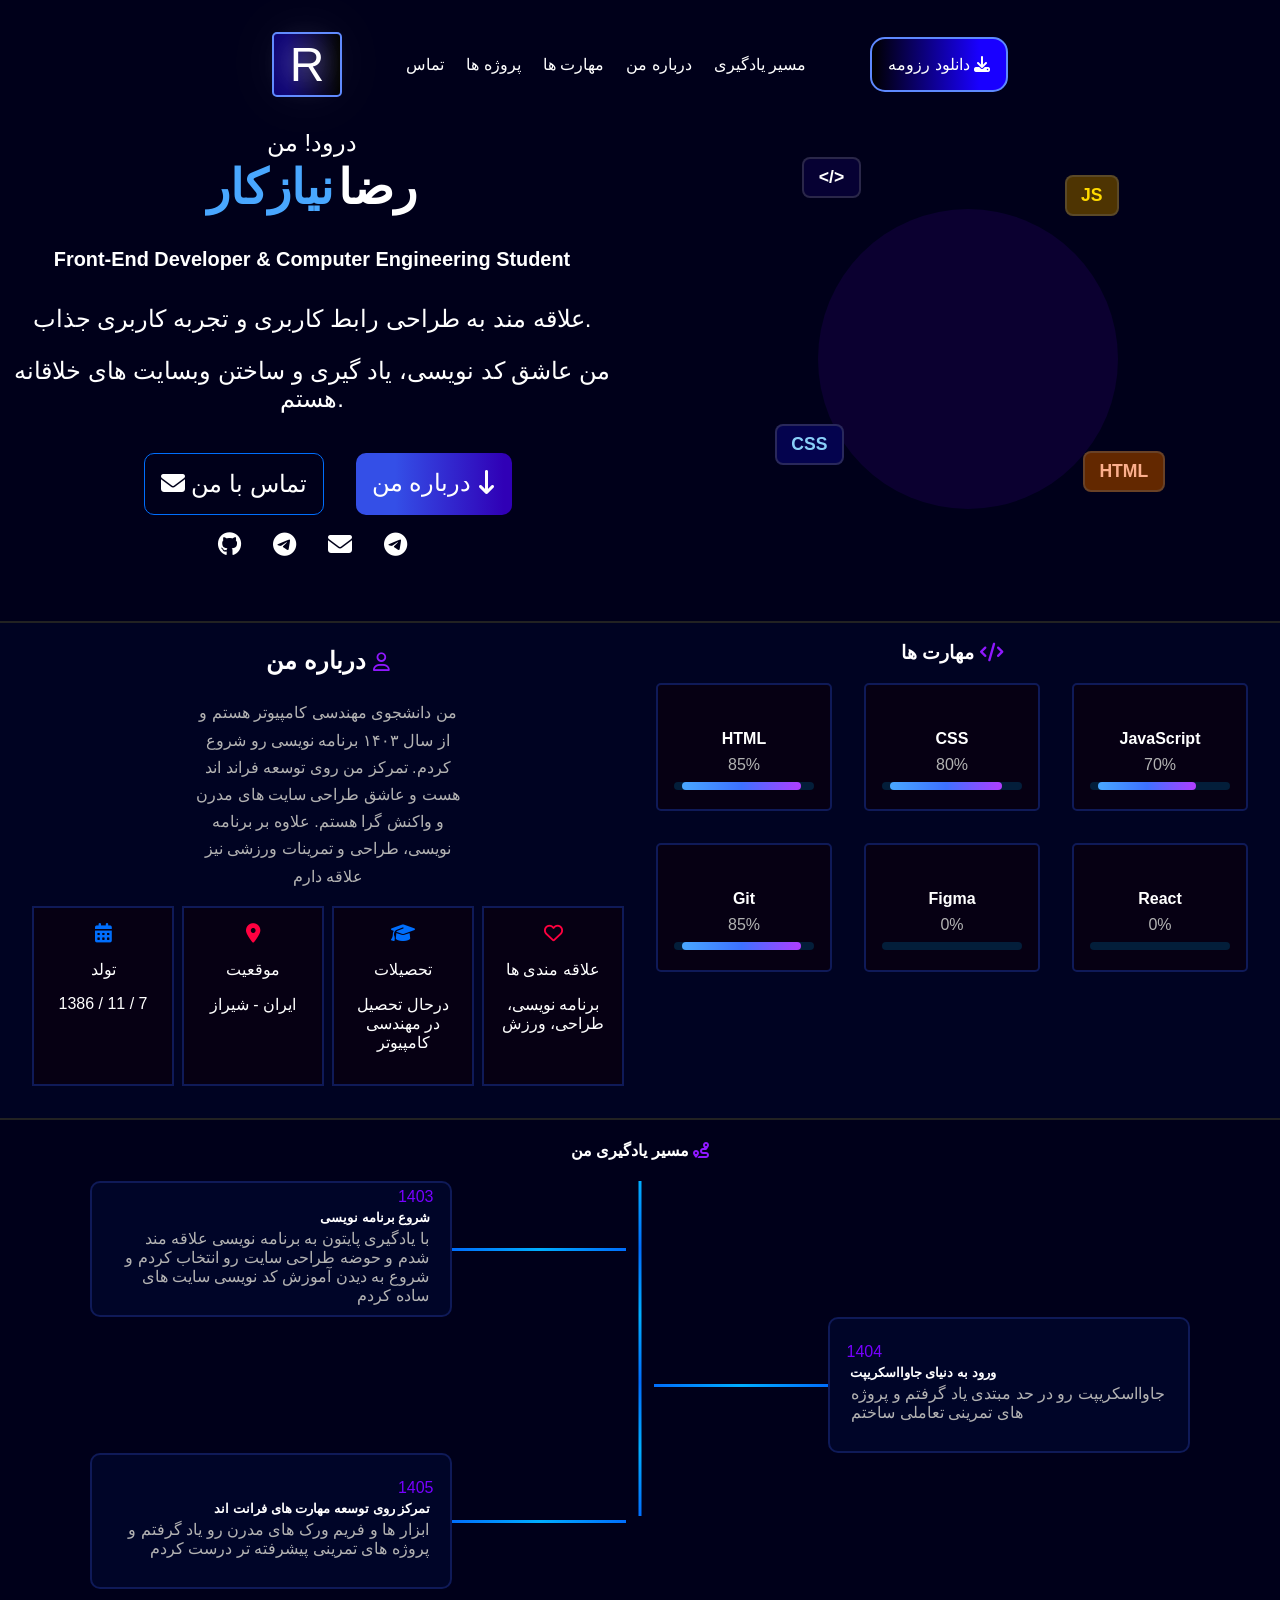
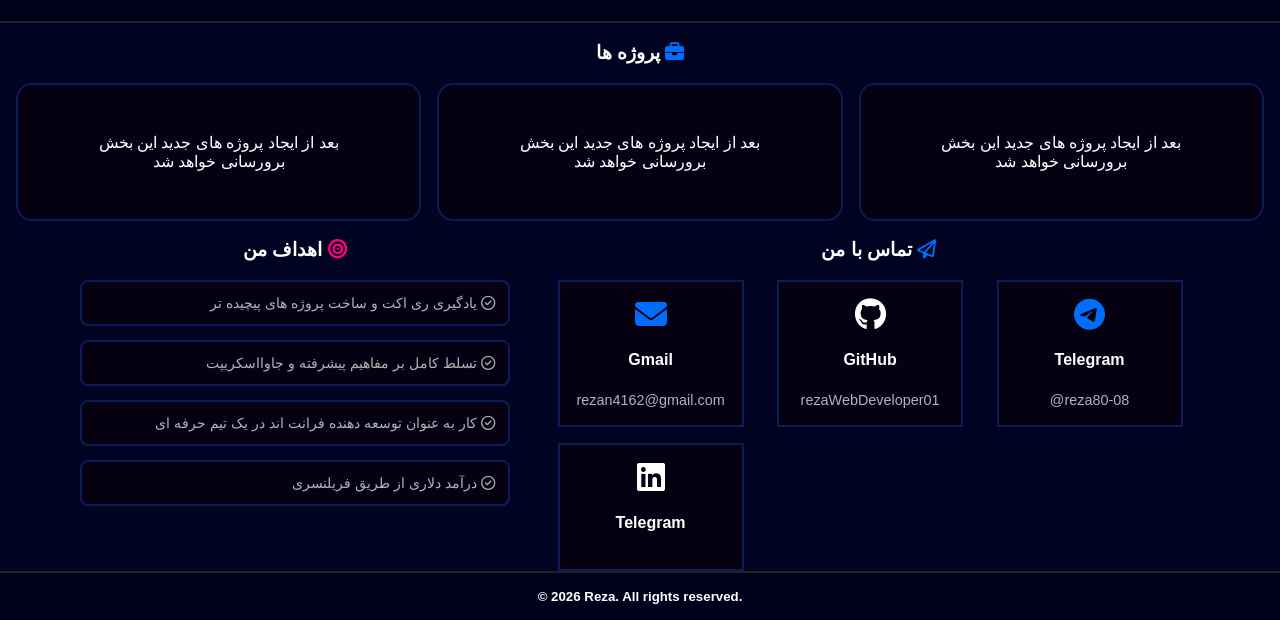
==== commit 84f0fea8: "Responsived for small laptops" ====
--- a/intro.html
+++ b/intro.html
@@ -22,13 +22,13 @@
       <!-- NAVBAR -->
 
       <nav>
-        <div class="logo_header">R</div>
+        <div class="logo_header"><span>R</span></div>
         <div class="navbar">
-          <a href="" class="contact">تماس</a>
-          <a href="" class="projects">پروژه ها</a>
-          <a href="" class="skills">مهارت ها</a>
-          <a href="" class="about-me">درباره من</a>
-          <a href="" class="home">خانه</a>
+          <a href="#contact" class="contact">تماس</a>
+          <a href="#projects" class="projects">پروژه ها</a>
+          <a href="#skills" class="skills">مهارت ها</a>
+          <a href="#about" class="about-me">درباره من</a>
+          <a href="#learningWay" class="learning-way">مسیر یادگیری</a>
         </div>
         <div class="download-button">
           دانلود رزومه <i class="fa-solid fa-download"></i>
@@ -63,14 +63,17 @@
             </a>
           </div>
           <div class="social_header">
-            <a href="https://github.com" target="_blank">
+            <a href="https://www.github.com/rezaWebDeveloper01" target="_blank">
               <i class="fa-brands fa-github"></i>
             </a>
-            <a href="https://linkedin.com" target="_blank">
-              <i class="fa-brands fa-linkedin"></i>
-            </a>
-            <a href="mailto:rezan4162@gmail.com">
+            <a href="https://www.linkedin.com/in/reza-niazkar-front-end" target="_blank">
+              <i class="fa-brands fa-telegram"></i>
+            </a>
+            <a href="mailto:rezan4162@gmail.com" target="_blank">
               <i class="fa-solid fa-envelope"></i>
+            </a>
+            <a href="https://t.em/reza80-08" target="_blank">
+              <i class="fa-brands fa-telegram"></i>
             </a>
           </div>
         </div>
@@ -80,18 +83,13 @@
         <div class="right-section_header">
           <div class="cover-position-of-cards">
               <div class="code_hero card_hero">&lt;/&gt;</div>
-          <div class="js_hero card_hero">JS</div>
-          <div class="css_hero card_hero">CSS</div>
-          <div class="html_hero card_hero">HTML</div>
-          <div class="big-circle">
-            <div class="smaller-circle">
-              <div class="back-light">
-                <img class="hero-img" src="" alt="/">
-              </div>
-            </div>
-          </div>
-          </div>
-          </div>
+              <div class="js_hero card_hero">JS</div>
+              <div class="css_hero card_hero">CSS</div>
+              <div class="html_hero card_hero">HTML</div>
+              <div class="big-circle"></div>
+              <div class="smaller-circle"></div>
+          <div class="back-light"></div>
+          <img class="hero-img" src="" alt="/">
         </div>
       </div>
     </header>
@@ -103,17 +101,23 @@
 
         <!-- ABOUT ME -->
 
-        <div class="left-section_main">
+        <div class="left-section_main" id="about">
           <div class="about-me-container_main">
             <h3 class="about-me-title_main">
               درباره من <i class="fa-regular fa-user"></i>
             </h3>
+
+            <!-- PARAGRAPH -->
+
             <p class="about-me-paragraph_main">
               من دانشجوی مهندسی کامپیوتر هستم و از سال ۱۴۰۳ برنامه نویسی رو شروع
               کردم. تمرکز من روی توسعه فراند اند هست و عاشق طراحی سایت های مدرن
               و واکنش گرا هستم. علاوه بر برنامه نویسی، طراحی و تمرینات ورزشی نیز
               علاقه دارم
             </p>
+
+            <!-- CARDS -->
+
             <div class="card-container-about-me_main">
               <div class="birth about-me_boxes">
                 <i class="fa-solid fa-calendar-days"></i>
@@ -141,7 +145,7 @@
 
         <!-- SKILLS -->
 
-        <div class="right-section_main">
+        <div class="right-section_main" id="skills">
           <div class="skills">
             <h3 class="skills_title">مهارت ها <i class="fa-solid fa-code"></i></h3>
             <div class="container-skills_card">
@@ -200,7 +204,7 @@
 
       <!-- MY LEARNING WAY -->
 
-      <div class="my-learning-way">
+      <div class="my-learning-way" id="learningWay">
         <h4>مسیر یادگیری من <i class="fa-solid fa-route"></i></h4>
         <div class="my-learning-way-time-line-container">
           <div class="vertical-line"></div>
@@ -257,7 +261,7 @@
 
       <!-- PROJECTS -->
 
-      <div class="projects_footer">
+      <div class="projects_footer" id="projects">
         <h3>پروژه ها <i class="fa-solid fa-briefcase"></i></h3>
         <div class="card-container-projects_footer">
           <div class="project-card_footer">بعد از ایجاد پروژه های جدید این بخش برورسانی خواهد شد</div>
@@ -281,24 +285,29 @@
 
         <!-- CONTACT -->
 
-        <div class="contact_footer">
-          <h3>تماس با من <i class="fa-regular fa-paper-plane"></i><h3>
+        <div class="contact_footer" id="contact">
+          <h3>تماس با من <i class="fa-regular fa-paper-plane"></i></h3>
           <div class="contact-container">
-            <div class="gmail-footer">
+            <a class="gmail-footer" href="mailto:rezan4162@gmail.com" target="_blank">
               <i class="fa-solid fa-envelope"></i>
               <h4>Gmail</h4>
               <span>rezan4162@gmail.com</span>
-            </div>
-            <div class="github-footer">
+            </a>
+            <a class="github-footer" href="https://www.github.com/rezaWebDeveloper01" target="_blank">
               <i class="fa-brands fa-github"></i>
               <h4>GitHub</h4>
-              <span>rezan4162-rgb</span>
-            </div>
-            <div class="linkedin-footer">
+              <span>rezaWebDeveloper01</span>
+            </a>
+            <a class="telegram-footer" href="https://t.em/reza80-08" target="_blank">
+              <i class="fa-brands fa-telegram"></i>
+              <h4>Telegram</h4>
+              <span>@reza80-08</span>
+            </a>
+            <a class="linkedin-footer" href="https://www.linkedin.com/in/reza-niazkar-front-end" target="_blank">
               <i class="fa-brands fa-linkedin"></i>
-              <h4>Linkedin</h4>
-              <span>_____</span>
-            </div>
+              <h4>Telegram</h4>
+              <span></span>
+            </a>
           </div>
         </div>
       </div>
--- a/CSS/intro.css
+++ b/CSS/intro.css
@@ -3,8 +3,8 @@
   --color-black: #000000;
   --color-smoth-white: #f5f5f5;
   --color-text: #b3b3b3;
-  --color-dark-background: #08001a;
-  --color-light-dark-background: #000422;
+  --color-dark-background: #00001a;
+  --color-light-dark-background: #000322;
   --color-border: 2px solid #222222;
   --color-horizontal-line: linear-gradient(to right, #006efd, #00aeff, #006efd);
   --color-circle:
@@ -16,6 +16,15 @@
   --color-background-in-light: #060013;
   --color-background-in-dark: #000528;
   --color-border-box: 2px solid #0f1a58;
+  --color-link-hover: #a7d2fa;
+}
+
+html {
+  scroll-behavior: smooth;
+}
+
+* {
+  user-select: none;
 }
 
 body {
@@ -37,18 +46,24 @@
 nav {
   display: flex;
   justify-content: center;
+  align-items: center;
   padding: 2rem;
   gap: 3rem;
 }
 
 .logo_header {
+  background: linear-gradient(to right, #0b0072 20%, #000000 100%);
+  font-size: 3rem;
+  padding: 0.2rem 1rem;
+  border-radius: 5px;
+  border: 2px solid #5e89ff;
+  text-align: center;
+}
+
+.logo_header span {
   color: var(--color-white);
-  background: linear-gradient(to right bottom, #1900ff 0%, #000000 70%);
-  font-size: 2rem;
-  padding: 0.3rem 1rem;
-  border-radius: 5px;
-  border: 1px solid #006efd;
-  text-align: center;
+  -webkit-animation: text-flicker-in-glow 4s linear both;
+  animation: text-flicker-in-glow 4s linear both;
 }
 
 .navbar {
@@ -60,16 +75,17 @@
 
 nav a {
   text-decoration: none;
-  color: var(--color-smoth-white);
+  color: var(--color-white);
 }
 
 .download-button {
   padding: 1rem, 3rem;
-  color: #fff;
-  background: linear-gradient(to right, #051428 20%, #03234d 100%);
+  color: var(--color-white);
+  background: linear-gradient(to left, #1900ff 20%, #000000 100%);
   padding: 1rem 1rem;
-  border: 1px solid #006efd;
+  border: 2px solid #5e89ff;
   border-radius: 15px;
+  cursor: pointer;
 }
 
 .container_header {
@@ -80,6 +96,344 @@
   gap: 2rem;
 }
 
+/* ===================== */
+/* NAV SECTION ANIMATION */
+/* ===================== */
+
+.download-button:hover {
+  transform: scale(1.1);
+  transition: all 100ms;
+}
+
+nav a:hover {
+  color: var(--color-link-hover);
+  transform: scale(1.1);
+  transition: all 100ms;
+}
+
+@-webkit-keyframes text-flicker-in-glow {
+  0% {
+    opacity: 0;
+  }
+  10% {
+    opacity: 0;
+    text-shadow: none;
+  }
+  10.1% {
+    opacity: 1;
+    text-shadow: none;
+  }
+  10.2% {
+    opacity: 0;
+    text-shadow: none;
+  }
+  20% {
+    opacity: 0;
+    text-shadow: none;
+  }
+  20.1% {
+    opacity: 1;
+    text-shadow: 0 0 30px rgba(255, 255, 255, 0.25);
+  }
+  20.6% {
+    opacity: 0;
+    text-shadow: none;
+  }
+  30% {
+    opacity: 0;
+    text-shadow: none;
+  }
+  30.1% {
+    opacity: 1;
+    text-shadow:
+      0 0 30px rgba(255, 255, 255, 0.45),
+      0 0 60px rgba(255, 255, 255, 0.25);
+  }
+  30.5% {
+    opacity: 1;
+    text-shadow:
+      0 0 30px rgba(255, 255, 255, 0.45),
+      0 0 60px rgba(255, 255, 255, 0.25);
+  }
+  30.6% {
+    opacity: 0;
+    text-shadow: none;
+  }
+  45% {
+    opacity: 0;
+    text-shadow: none;
+  }
+  45.1% {
+    opacity: 1;
+    text-shadow:
+      0 0 30px rgba(255, 255, 255, 0.45),
+      0 0 60px rgba(255, 255, 255, 0.25);
+  }
+  50% {
+    opacity: 1;
+    text-shadow:
+      0 0 30px rgba(255, 255, 255, 0.45),
+      0 0 60px rgba(255, 255, 255, 0.25);
+  }
+  55% {
+    opacity: 1;
+    text-shadow:
+      0 0 30px rgba(255, 255, 255, 0.45),
+      0 0 60px rgba(255, 255, 255, 0.25);
+  }
+  55.1% {
+    opacity: 0;
+    text-shadow: none;
+  }
+  57% {
+    opacity: 0;
+    text-shadow: none;
+  }
+  57.1% {
+    opacity: 1;
+    text-shadow:
+      0 0 30px rgba(255, 255, 255, 0.55),
+      0 0 60px rgba(255, 255, 255, 0.35);
+  }
+  60% {
+    opacity: 1;
+    text-shadow:
+      0 0 30px rgba(255, 255, 255, 0.55),
+      0 0 60px rgba(255, 255, 255, 0.35);
+  }
+  60.1% {
+    opacity: 0;
+    text-shadow: none;
+  }
+  65% {
+    opacity: 0;
+    text-shadow: none;
+  }
+  65.1% {
+    opacity: 1;
+    text-shadow:
+      0 0 30px rgba(255, 255, 255, 0.55),
+      0 0 60px rgba(255, 255, 255, 0.35),
+      0 0 100px rgba(255, 255, 255, 0.1);
+  }
+  75% {
+    opacity: 1;
+    text-shadow:
+      0 0 30px rgba(255, 255, 255, 0.55),
+      0 0 60px rgba(255, 255, 255, 0.35),
+      0 0 100px rgba(255, 255, 255, 0.1);
+  }
+  75.1% {
+    opacity: 0;
+    text-shadow: none;
+  }
+  77% {
+    opacity: 0;
+    text-shadow: none;
+  }
+  77.1% {
+    opacity: 1;
+    text-shadow:
+      0 0 30px rgba(255, 255, 255, 0.55),
+      0 0 60px rgba(255, 255, 255, 0.4),
+      0 0 110px rgba(255, 255, 255, 0.2),
+      0 0 100px rgba(255, 255, 255, 0.1);
+  }
+  85% {
+    opacity: 1;
+    text-shadow:
+      0 0 30px rgba(255, 255, 255, 0.55),
+      0 0 60px rgba(255, 255, 255, 0.4),
+      0 0 110px rgba(255, 255, 255, 0.2),
+      0 0 100px rgba(255, 255, 255, 0.1);
+  }
+  85.1% {
+    opacity: 0;
+    text-shadow: none;
+  }
+  86% {
+    opacity: 0;
+    text-shadow: none;
+  }
+  86.1% {
+    opacity: 1;
+    text-shadow:
+      0 0 30px rgba(255, 255, 255, 0.6),
+      0 0 60px rgba(255, 255, 255, 0.45),
+      0 0 110px rgba(255, 255, 255, 0.25),
+      0 0 100px rgba(255, 255, 255, 0.1);
+  }
+  100% {
+    opacity: 1;
+    text-shadow:
+      0 0 30px rgba(255, 255, 255, 0.6),
+      0 0 60px rgba(255, 255, 255, 0.45),
+      0 0 110px rgba(255, 255, 255, 0.25),
+      0 0 100px rgba(255, 255, 255, 0.1);
+  }
+}
+@keyframes text-flicker-in-glow {
+  0% {
+    opacity: 0;
+  }
+  10% {
+    opacity: 0;
+    text-shadow: none;
+  }
+  10.1% {
+    opacity: 1;
+    text-shadow: none;
+  }
+  10.2% {
+    opacity: 0;
+    text-shadow: none;
+  }
+  20% {
+    opacity: 0;
+    text-shadow: none;
+  }
+  20.1% {
+    opacity: 1;
+    text-shadow: 0 0 30px rgba(255, 255, 255, 0.25);
+  }
+  20.6% {
+    opacity: 0;
+    text-shadow: none;
+  }
+  30% {
+    opacity: 0;
+    text-shadow: none;
+  }
+  30.1% {
+    opacity: 1;
+    text-shadow:
+      0 0 30px rgba(255, 255, 255, 0.45),
+      0 0 60px rgba(255, 255, 255, 0.25);
+  }
+  30.5% {
+    opacity: 1;
+    text-shadow:
+      0 0 30px rgba(255, 255, 255, 0.45),
+      0 0 60px rgba(255, 255, 255, 0.25);
+  }
+  30.6% {
+    opacity: 0;
+    text-shadow: none;
+  }
+  45% {
+    opacity: 0;
+    text-shadow: none;
+  }
+  45.1% {
+    opacity: 1;
+    text-shadow:
+      0 0 30px rgba(255, 255, 255, 0.45),
+      0 0 60px rgba(255, 255, 255, 0.25);
+  }
+  50% {
+    opacity: 1;
+    text-shadow:
+      0 0 30px rgba(255, 255, 255, 0.45),
+      0 0 60px rgba(255, 255, 255, 0.25);
+  }
+  55% {
+    opacity: 1;
+    text-shadow:
+      0 0 30px rgba(255, 255, 255, 0.45),
+      0 0 60px rgba(255, 255, 255, 0.25);
+  }
+  55.1% {
+    opacity: 0;
+    text-shadow: none;
+  }
+  57% {
+    opacity: 0;
+    text-shadow: none;
+  }
+  57.1% {
+    opacity: 1;
+    text-shadow:
+      0 0 30px rgba(255, 255, 255, 0.55),
+      0 0 60px rgba(255, 255, 255, 0.35);
+  }
+  60% {
+    opacity: 1;
+    text-shadow:
+      0 0 30px rgba(255, 255, 255, 0.55),
+      0 0 60px rgba(255, 255, 255, 0.35);
+  }
+  60.1% {
+    opacity: 0;
+    text-shadow: none;
+  }
+  65% {
+    opacity: 0;
+    text-shadow: none;
+  }
+  65.1% {
+    opacity: 1;
+    text-shadow:
+      0 0 30px rgba(255, 255, 255, 0.55),
+      0 0 60px rgba(255, 255, 255, 0.35),
+      0 0 100px rgba(255, 255, 255, 0.1);
+  }
+  75% {
+    opacity: 1;
+    text-shadow:
+      0 0 30px rgba(255, 255, 255, 0.55),
+      0 0 60px rgba(255, 255, 255, 0.35),
+      0 0 100px rgba(255, 255, 255, 0.1);
+  }
+  75.1% {
+    opacity: 0;
+    text-shadow: none;
+  }
+  77% {
+    opacity: 0;
+    text-shadow: none;
+  }
+  77.1% {
+    opacity: 1;
+    text-shadow:
+      0 0 30px rgba(255, 255, 255, 0.55),
+      0 0 60px rgba(255, 255, 255, 0.4),
+      0 0 110px rgba(255, 255, 255, 0.2),
+      0 0 100px rgba(255, 255, 255, 0.1);
+  }
+  85% {
+    opacity: 1;
+    text-shadow:
+      0 0 30px rgba(255, 255, 255, 0.55),
+      0 0 60px rgba(255, 255, 255, 0.4),
+      0 0 110px rgba(255, 255, 255, 0.2),
+      0 0 100px rgba(255, 255, 255, 0.1);
+  }
+  85.1% {
+    opacity: 0;
+    text-shadow: none;
+  }
+  86% {
+    opacity: 0;
+    text-shadow: none;
+  }
+  86.1% {
+    opacity: 1;
+    text-shadow:
+      0 0 30px rgba(255, 255, 255, 0.6),
+      0 0 60px rgba(255, 255, 255, 0.45),
+      0 0 110px rgba(255, 255, 255, 0.25),
+      0 0 100px rgba(255, 255, 255, 0.1);
+  }
+  100% {
+    opacity: 1;
+    text-shadow:
+      0 0 30px rgba(255, 255, 255, 0.6),
+      0 0 60px rgba(255, 255, 255, 0.45),
+      0 0 110px rgba(255, 255, 255, 0.25),
+      0 0 100px rgba(255, 255, 255, 0.1);
+  }
+}
+
 /* LEFT SECTION */
 
 .left-section_header {
@@ -99,6 +453,7 @@
   display: flex;
   gap: 5px;
   justify-content: center;
+  direction: rtl;
 }
 
 .name_h1 {
@@ -141,7 +496,26 @@
 }
 
 .social_header i {
-  color: var(--color-smoth-white);
+  color: var(--color-white);
+}
+
+/* ====================== */
+/* LEFT SECTION ANIMATION */
+/* ====================== */
+
+.social_header i:hover {
+  color: var(--color-link-hover);
+  transition: all 200ms;
+}
+
+.contact-button_header:hover {
+  transform: scale(1.05);
+  transition: all 200ms;
+}
+
+.about-me-button_header:hover {
+  transform: scale(1.05);
+  transition: all 200ms;
 }
 
 /* RIGHT SECTION */
@@ -158,45 +532,39 @@
   width: 460px;
   height: 460px;
   position: relative;
-  background: radial-gradient(
-    circle,
-    #9f08da5d 0%,
-    #9f08da2f 30%,
-    #9f08da0a 60%
-  );
   border-radius: 50%;
 }
 
 .big-circle {
   width: 400px;
   height: 400px;
-  border: 2px solid #e8eff141;
+  border: 3px solid transparent;
+  background:
+    linear-gradient(#08001a) padding-box,
+    linear-gradient(90deg, #0047f956, #dbe5ff56) border-box;
   border-radius: 50%;
-  display: flex;
-  align-items: center;
-  justify-content: center;
-  animation: turning 5s ease-in-out infinite;
+  animation: turning 3s ease-in-out infinite;
+  position: absolute;
 }
 
 .smaller-circle {
   width: 350px;
   height: 350px;
-  border: 2px solid #e8eff177;
+  border: 3px solid transparent;
+  background:
+    linear-gradient(#08001a) padding-box,
+    linear-gradient(180deg, #0047f956, #dbe5ff56) border-box;
   border-radius: 50%;
-  display: flex;
-  align-items: center;
-  justify-content: center;
-  animation: turning 4s ease-in-out infinite;
+  animation: turning 7s ease-in-out infinite;
+  position: absolute;
 }
 
 .back-light {
-  display: flex;
-  justify-content: center;
-  align-items: center;
   background: #7402ff19;
   border-radius: 50%;
   width: 300px;
   height: 300px;
+  position: absolute;
 }
 
 .hero-img {
@@ -205,6 +573,7 @@
   border-radius: 50%;
   background: url(../PIC/myself.png);
   background-size: cover;
+  position: absolute;
 }
 
 .card_hero {
@@ -223,7 +592,7 @@
   background: #060133;
   left: 14%;
   top: 6%;
-  animation: goRightGoLeft 5s ease-in-out infinite;
+  animation: goLeft 4s ease-in-out infinite;
 }
 
 .js_hero {
@@ -231,7 +600,7 @@
   background: #4e3402;
   left: 71%;
   top: 10%;
-  animation: goUpGoDown 4s ease-in-out infinite;
+  animation: goUp 4s ease-in-out infinite;
 }
 
 .css_hero {
@@ -239,7 +608,7 @@
   background: #04034e;
   left: 8%;
   top: 64%;
-  animation: goUpGoDown 4s ease-in-out infinite;
+  animation: goDown 4s ease-in-out infinite;
 }
 
 .html_hero {
@@ -247,60 +616,78 @@
   background: #632800;
   left: 75%;
   top: 70%;
-  animation: goRightGoLeft 5s ease-in-out infinite;
+  animation: goRight 4s ease-in-out infinite;
 }
 
 /* ======================= */
 /* RIGHT SECTION ANIMATION */
 /* ======================= */
 @keyframes turning {
-  0% {
-    transform: translate(0deg);
-    transform: scale(1);
-  }
-  50% {
-    transform: translate(360deg);
-    transform: scale(1.05);
-  }
-  100% {
-    transform: scale(1);
-  }
-}
-
-@keyframes goUpGoDown {
+  from {
+    transform: rotate(0deg);
+  }
+  to {
+    transform: rotate(360deg);
+  }
+}
+
+@keyframes goUp {
   0% {
     transform: translateY(0px);
   }
   50% {
-    transform: translateY(-10px);
+    transform: translateY(-15px);
   }
   100% {
     transform: translateY(0px);
   }
 }
 
-@keyframes goRightGoLeft {
+@keyframes goDown {
+  0% {
+    transform: translateY(0px);
+  }
+  50% {
+    transform: translateY(15px);
+  }
+  100% {
+    transform: translateY(0px);
+  }
+}
+
+@keyframes goRight {
   0% {
     transform: translateX(0px);
   }
   50% {
-    transform: translateX(-10px);
+    transform: translateX(15px);
   }
   100% {
     transform: translateX(0px);
   }
 }
 
-/* ============ */
+@keyframes goLeft {
+  0% {
+    transform: translateX(0px);
+  }
+  50% {
+    transform: translateX(-15px);
+  }
+  100% {
+    transform: translateX(0px);
+  }
+}
+
+/* ############ */
 /* ### MAIN ### */
-/* ============ */
+/* ############ */
 
 main {
   color: var(--color-white);
   border-top: var(--color-border);
   border-bottom: var(--color-border);
 }
-
 .container_main {
   display: grid;
   grid-template-columns: repeat(2, 1fr);
@@ -330,9 +717,9 @@
 }
 
 .card-container-about-me_main {
-  display: flex;
-  gap: 5px;
-  justify-content: center;
+  display: grid;
+  grid-template-columns: repeat(4, 1fr);
+  gap: 0.5rem;
 }
 
 .about-me-container_main i {
@@ -354,7 +741,6 @@
 
 .about-me_boxes {
   padding: 1rem;
-  width: 25%;
   background: var(--color-background-in-light);
   border: var(--color-border-box);
 }
@@ -368,7 +754,16 @@
   color: var(--color-text);
 }
 
-/* SKILLS */
+/* ================== */
+/* ABOUT ME ANIMATION */
+/* ================== */
+
+.about-me_boxes:hover {
+  transform: scale(1.03);
+  transition: all 100ms;
+}
+
+/* SKILSS */
 
 .right-section_main {
   display: flex;
@@ -411,7 +806,7 @@
   width: 100%;
   height: 8px;
   background: #031e3a;
-  border-radius: 10px;
+  border-radius: 9999px;
 }
 
 .fill-skill_card {
@@ -423,24 +818,51 @@
 
 .html-skill {
   width: 85%;
+  animation: fill 2s ease-out;
 }
 .css-skill {
   width: 80%;
+  animation: fill 2s ease-out;
 }
 .js-skill {
   width: 70%;
+  animation: fill 2s ease-out;
 }
 .git-skill {
   width: 85%;
+  animation: fill 2s ease-out;
 }
 .figma-skill {
   width: 0%;
+  animation: fill 2s ease-out;
 }
 .react-skill {
   width: 0%;
-}
-
-/* MY LEARNING WAY */
+  animation: fill 2s ease-out;
+}
+
+/* ================ */
+/* SKILLS ANIMATION */
+/* ================ */
+
+@keyframes fill {
+  from {
+    width: 0;
+  }
+  tp {
+    width: auto;
+    visibility: visible !important;
+  }
+}
+
+.skill-card:hover {
+  transform: scale(1.03);
+  transition: all 100ms;
+}
+
+/* ####################### */
+/* ### MY LEARNING WAY ### */
+/* ####################### */
 
 .my-learning-way {
   display: flex;
@@ -458,7 +880,8 @@
   display: flex;
   flex-direction: column;
   position: relative;
-  width: 1100px;
+  width: 100%;
+  max-width: 1100px;
 }
 
 .my-learning-way-time-line-container span {
@@ -543,9 +966,9 @@
   align-self: flex-start;
 }
 
-/* ====== */
-/* FOOTER */
-/* ====== */
+/* ###############*/
+/* ### FOOTER ### */
+/* ############## */
 
 footer {
   color: var(--color-white);
@@ -574,6 +997,15 @@
   padding: 3rem;
 }
 
+/* ================== */
+/* PROJECTS ANIMATION */
+/* ================== */
+
+.project-card_footer:hover {
+  transform: scale(1.02);
+  transition: all 100ms;
+}
+
 /* GOALS */
 
 .goals-container {
@@ -581,9 +1013,6 @@
   grid-template-columns: 1fr 2fr;
   gap: 3rem;
   margin: 0 5rem;
-}
-
-.goals {
 }
 
 .goals_title {
@@ -609,6 +1038,15 @@
   color: #ff0077;
 }
 
+/* =============== */
+/* GOALS ANIMATION */
+/* =============== */
+
+.goals_paragraph:hover {
+  transform: scale(1.03);
+  transition: all 100ms;
+}
+
 /* CONTACT */
 
 .contact_footer {
@@ -620,16 +1058,20 @@
 .contact-container {
   display: grid;
   grid-template-columns: repeat(3, 1fr);
-  gap: 2rem;
-}
-
-.contact-container > div {
+  gap: 1rem;
+}
+
+.contact-container > a {
   padding: 1rem;
+  width: 150px;
   background: var(--color-background-in-light);
   border: var(--color-border-box);
-}
-
-.contact-container > div:nth-child(odd) i {
+  cursor: pointer;
+  text-decoration: none;
+  color: var(--color-white);
+}
+
+.contact-container > a:nth-child(odd) i {
   color: var(--color-blue);
 }
 
@@ -654,4 +1096,63 @@
   background: var(--color-dark-background);
 }
 
-/* RESPONSIVE SECTION */
+/* ================= */
+/* CONTACT ANIMATION */
+/* ================= */
+
+.contact-container > a:hover {
+  transform: scale(1.03);
+  transition: all 100ms;
+}
+
+/* ###========########========### */
+/* ##### RESPONSIVE SECTION ##### */
+/* ###========########========### */
+
+/* LAPTOP */
+
+@media (max-width: 1024px) {
+  .about-me-paragraph_main {
+    padding: 0 !important;
+  }
+
+  .container-skills_card {
+    gap: 0.5rem;
+  }
+
+  .my-learning-way-time-line-container {
+    width: 850px;
+  }
+
+  .horizontal-line {
+    width: 50%;
+  }
+
+  .vertical-line {
+    height: 450px;
+  }
+
+  .card_learning_way {
+    width: 400px;
+    height: 150px;
+  }
+
+  .contact-container {
+    grid-template-columns: repeat(2, 1fr);
+    margin-bottom: 0.4rem;
+  }
+
+  .card-container-about-me_main {
+    grid-template-columns: repeat(2, 1fr);
+  }
+}
+
+/* TABLET */
+
+@media (max-width: 768px) {
+}
+
+/* MOBILE */
+
+@media (max-width: 425px) {
+}
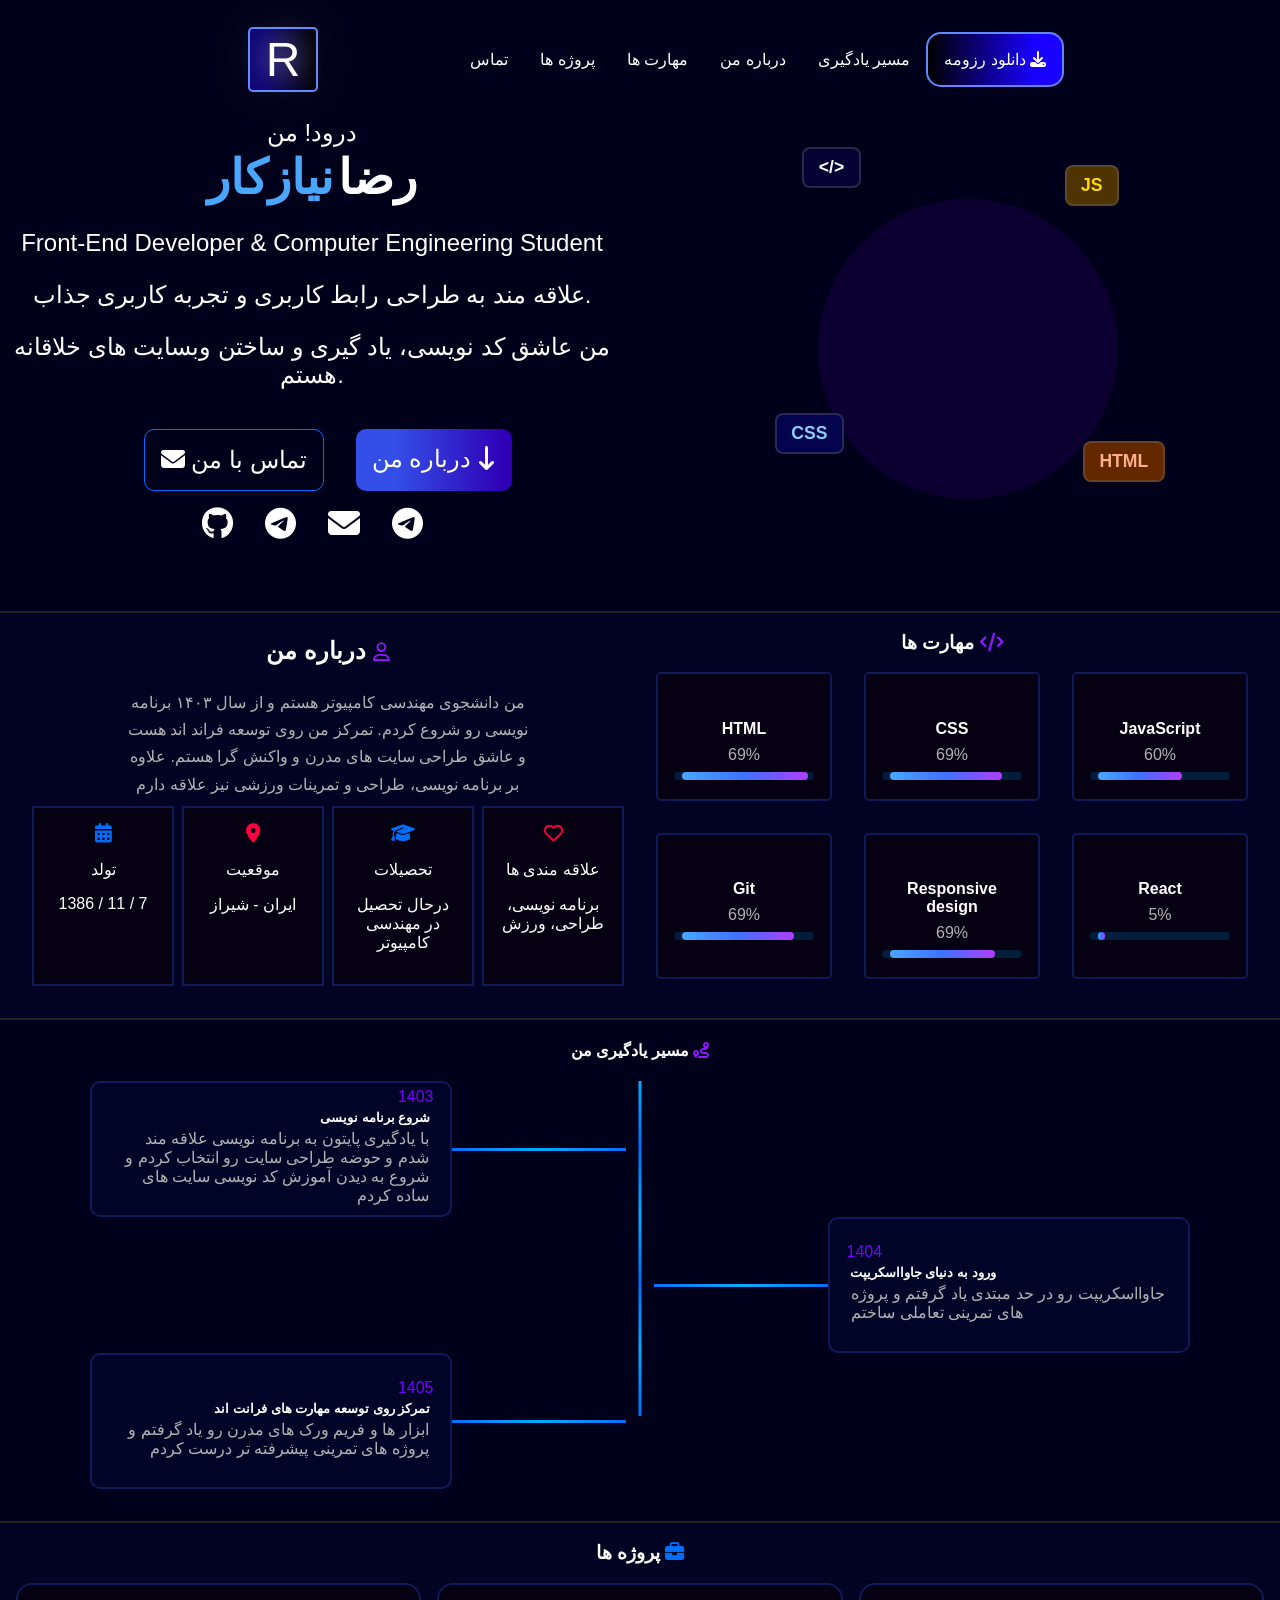
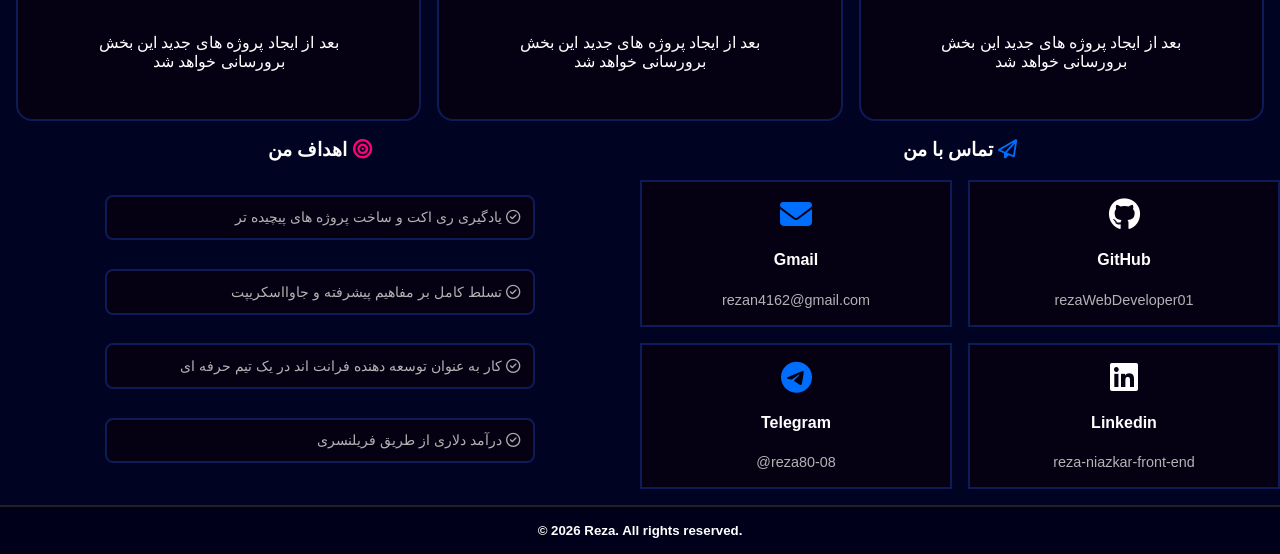
==== commit 3c3ff192: "debuged and some chainges" ====
--- a/intro.html
+++ b/intro.html
@@ -14,29 +14,45 @@
     <title>INTRO</title>
   </head>
   <body>
-
     <!-- ### HEADER ### -->
 
     <header>
-
       <!-- NAVBAR -->
 
       <nav>
-        <div class="logo_header"><span>R</span></div>
-        <div class="navbar">
-          <a href="#contact" class="contact">تماس</a>
-          <a href="#projects" class="projects">پروژه ها</a>
-          <a href="#skills" class="skills">مهارت ها</a>
-          <a href="#about" class="about-me">درباره من</a>
-          <a href="#learningWay" class="learning-way">مسیر یادگیری</a>
-        </div>
-        <div class="download-button">
-          دانلود رزومه <i class="fa-solid fa-download"></i>
+        <div class="navbar-container">
+          <div class="logo_header"><span>R</span></div>
+          <div class="navbar-toggle" id="mobile-menu">
+            <span class="bar_toggle"></span>
+            <span class="bar_toggle"></span>
+            <span class="bar_toggle"></span>
+          </div>
+          <ul class="navbar-menu">
+            <li class="navbar-item">
+              <a href="#contact" class="contact">تماس</a>
+            </li>
+            <li class="navbar-item">
+              <a href="#projects" class="projects">پروژه ها</a>
+            </li>
+            <li class="navbar-item">
+              <a href="#skills" class="skills">مهارت ها</a>
+            </li>
+            <li class="navbar-item">
+              <a href="#about" class="about-me">درباره من</a>
+            </li>
+            <li class="navbar-item">
+              <a href="#learningWay" class="learning-way">مسیر یادگیری</a>
+            </li>
+            <li class="navbar-item">
+              <div class="download-button">
+                دانلود رزومه <i class="fa-solid fa-download"></i>
+              </div>
+            </li>
+          </ul>
         </div>
       </nav>
 
       <div class="container_header">
-
         <!-- LEFT SECTION -->
 
         <div class="left-section_header">
@@ -46,9 +62,9 @@
               <h1 class="name_h1">رضا</h1>
               <h1 class="lastname_h1">نیازکار</h1>
             </div>
-            <h5 class="intro-english">
+            <p class="intro-english">
               Front-End Developer & Computer Engineering Student
-            </h5>
+            </p>
             <p class="intro-persian">
               علاقه مند به طراحی رابط کاربری و تجربه کاربری جذاب.
             </p>
@@ -57,16 +73,21 @@
             </p>
           </div>
           <div class="buttons_header">
-            <a class="contact-button_header"><i class="fa-solid fa-envelope"></i> تماس با من
-            </a>
-            <a class="about-me-button_header">درباره من <i class="fa-solid fa-arrow-down-long"></i>
+            <a class="contact-button_header"
+              ><i class="fa-solid fa-envelope"></i> تماس با من
+            </a>
+            <a class="about-me-button_header"
+              >درباره من <i class="fa-solid fa-arrow-down-long"></i>
             </a>
           </div>
           <div class="social_header">
             <a href="https://www.github.com/rezaWebDeveloper01" target="_blank">
               <i class="fa-brands fa-github"></i>
             </a>
-            <a href="https://www.linkedin.com/in/reza-niazkar-front-end" target="_blank">
+            <a
+              href="https://www.linkedin.com/in/reza-niazkar-front-end"
+              target="_blank"
+            >
               <i class="fa-brands fa-telegram"></i>
             </a>
             <a href="mailto:rezan4162@gmail.com" target="_blank">
@@ -82,14 +103,15 @@
 
         <div class="right-section_header">
           <div class="cover-position-of-cards">
-              <div class="code_hero card_hero">&lt;/&gt;</div>
-              <div class="js_hero card_hero">JS</div>
-              <div class="css_hero card_hero">CSS</div>
-              <div class="html_hero card_hero">HTML</div>
-              <div class="big-circle"></div>
-              <div class="smaller-circle"></div>
-          <div class="back-light"></div>
-          <img class="hero-img" src="" alt="/">
+            <div class="code_hero card_hero">&lt;/&gt;</div>
+            <div class="js_hero card_hero">JS</div>
+            <div class="css_hero card_hero">CSS</div>
+            <div class="html_hero card_hero">HTML</div>
+            <div class="big-circle"></div>
+            <div class="smaller-circle"></div>
+            <div class="back-light"></div>
+            <img class="hero-img" src="" alt="/" />
+          </div>
         </div>
       </div>
     </header>
@@ -98,7 +120,6 @@
 
     <main>
       <div class="container_main">
-
         <!-- ABOUT ME -->
 
         <div class="left-section_main" id="about">
@@ -147,12 +168,14 @@
 
         <div class="right-section_main" id="skills">
           <div class="skills">
-            <h3 class="skills_title">مهارت ها <i class="fa-solid fa-code"></i></h3>
+            <h3 class="skills_title">
+              مهارت ها <i class="fa-solid fa-code"></i>
+            </h3>
             <div class="container-skills_card">
               <div class="skill-card">
-                <img src="./PIC/HTML5_Badge.webp" alt="" />
+                <img src="./PIC/Html.webp" alt="" />
                 <h4>HTML</h4>
-                <span>85%</span>
+                <span class="counter" data-target="90"></span><span>%</span>
                 <div class="bar-skill_card">
                   <div class="fill-skill_card html-skill"></div>
                 </div>
@@ -160,7 +183,7 @@
               <div class="skill-card">
                 <img src="./PIC/CSS.webp" alt="" />
                 <h4>CSS</h4>
-                <span>80%</span>
+                <span class="counter" data-target="80"></span><span>%</span>
                 <div class="bar-skill_card">
                   <div class="fill-skill_card css-skill"></div>
                 </div>
@@ -168,7 +191,7 @@
               <div class="skill-card">
                 <img src="./PIC/JS.webp" alt="" />
                 <h4>JavaScript</h4>
-                <span>70%</span>
+                <span class="counter" data-target="60"></span><span>%</span>
                 <div class="bar-skill_card">
                   <div class="fill-skill_card js-skill"></div>
                 </div>
@@ -176,23 +199,23 @@
               <div class="skill-card">
                 <img src="./PIC/Git.webp" alt="" />
                 <h4>Git</h4>
-                <span>85%</span>
+                <span class="counter" data-target="80"></span><span>%</span>
                 <div class="bar-skill_card">
                   <div class="fill-skill_card git-skill"></div>
                 </div>
               </div>
               <div class="skill-card">
-                <img src="./PIC/Figma.webp" alt="" />
-                <h4>Figma</h4>
-                <span>0%</span>
-                <div class="bar-skill_card">
-                  <div class="fill-skill_card figma-skill"></div>
+                <img src="./PIC/Responsive.png" alt="" />
+                <h4>Responsive design</h4>
+                <span class="counter" data-target="75"></span><span>%</span>
+                <div class="bar-skill_card">
+                  <div class="fill-skill_card responsive-skill"></div>
                 </div>
               </div>
               <div class="skill-card">
                 <img src="./PIC/React.png" alt="" />
                 <h4>React</h4>
-                <span>0%</span>
+                <span class="counter" data-target="5"></span><span>%</span>
                 <div class="bar-skill_card">
                   <div class="fill-skill_card react-skill"></div>
                 </div>
@@ -208,7 +231,9 @@
         <h4>مسیر یادگیری من <i class="fa-solid fa-route"></i></h4>
         <div class="my-learning-way-time-line-container">
           <div class="vertical-line"></div>
-          <div class="card-1-container_learning_way card-container_learning_way">
+          <div
+            class="card-1-container_learning_way card-container_learning_way"
+          >
             <div class="circle_main"></div>
             <div class="horizontal-line"></div>
             <div class="card_learning_way">
@@ -223,7 +248,9 @@
               </div>
             </div>
           </div>
-          <div class="card-2-container_learning_way card-container_learning_way">
+          <div
+            class="card-2-container_learning_way card-container_learning_way"
+          >
             <div class="circle_main"></div>
             <div class="horizontal-line"></div>
             <div class="card_learning_way">
@@ -237,7 +264,9 @@
               </div>
             </div>
           </div>
-          <div class="card-3-container_learning_way card-container_learning_way">
+          <div
+            class="card-3-container_learning_way card-container_learning_way"
+          >
             <div class="circle_main"></div>
             <div class="horizontal-line"></div>
             <div class="card_learning_way">
@@ -258,15 +287,20 @@
     <!-- ### FOOTER ### -->
 
     <footer>
-
       <!-- PROJECTS -->
 
       <div class="projects_footer" id="projects">
         <h3>پروژه ها <i class="fa-solid fa-briefcase"></i></h3>
         <div class="card-container-projects_footer">
-          <div class="project-card_footer">بعد از ایجاد پروژه های جدید این بخش برورسانی خواهد شد</div>
-          <div class="project-card_footer">بعد از ایجاد پروژه های جدید این بخش برورسانی خواهد شد</div>
-          <div class="project-card_footer">بعد از ایجاد پروژه های جدید این بخش برورسانی خواهد شد</div>
+          <div class="project-card_footer">
+            بعد از ایجاد پروژه های جدید این بخش برورسانی خواهد شد
+          </div>
+          <div class="project-card_footer">
+            بعد از ایجاد پروژه های جدید این بخش برورسانی خواهد شد
+          </div>
+          <div class="project-card_footer">
+            بعد از ایجاد پروژه های جدید این بخش برورسانی خواهد شد
+          </div>
         </div>
       </div>
 
@@ -274,13 +308,25 @@
 
       <div class="goals-container">
         <div class="goals">
-          <h3 class="goals_title"> اهداف من <i class="fa-solid fa-bullseye"></i></h3>
-          <p class="goals_paragraph"> <i class="fa-regular fa-circle-check"></i> یادگیری ری اکت و ساخت پروژه های پیچیده تر</p>
-          <p class="goals_paragraph"><i class="fa-regular fa-circle-check"></i> تسلط کامل بر مفاهیم پیشرفته و جاوااسکریپت</p>
+          <h3 class="goals_title">
+            اهداف من <i class="fa-solid fa-bullseye"></i>
+          </h3>
           <p class="goals_paragraph">
-           <i class="fa-regular fa-circle-check"></i>  کار به عنوان توسعه دهنده فرانت اند در یک تیم حرفه ای
+            <i class="fa-regular fa-circle-check"></i> یادگیری ری اکت و ساخت
+            پروژه های پیچیده تر
           </p>
-          <p class="goals_paragraph"> <i class="fa-regular fa-circle-check"></i> درآمد دلاری از طریق فریلنسری</p>
+          <p class="goals_paragraph">
+            <i class="fa-regular fa-circle-check"></i> تسلط کامل بر مفاهیم
+            پیشرفته و جاوااسکریپت
+          </p>
+          <p class="goals_paragraph">
+            <i class="fa-regular fa-circle-check"></i> کار به عنوان توسعه دهنده
+            فرانت اند در یک تیم حرفه ای
+          </p>
+          <p class="goals_paragraph">
+            <i class="fa-regular fa-circle-check"></i> درآمد دلاری از طریق
+            فریلنسری
+          </p>
         </div>
 
         <!-- CONTACT -->
@@ -288,25 +334,41 @@
         <div class="contact_footer" id="contact">
           <h3>تماس با من <i class="fa-regular fa-paper-plane"></i></h3>
           <div class="contact-container">
-            <a class="gmail-footer" href="mailto:rezan4162@gmail.com" target="_blank">
+            <a
+              class="gmail-footer"
+              href="mailto:rezan4162@gmail.com"
+              target="_blank"
+            >
               <i class="fa-solid fa-envelope"></i>
               <h4>Gmail</h4>
               <span>rezan4162@gmail.com</span>
             </a>
-            <a class="github-footer" href="https://www.github.com/rezaWebDeveloper01" target="_blank">
+            <a
+              class="github-footer"
+              href="https://www.github.com/rezaWebDeveloper01"
+              target="_blank"
+            >
               <i class="fa-brands fa-github"></i>
               <h4>GitHub</h4>
               <span>rezaWebDeveloper01</span>
             </a>
-            <a class="telegram-footer" href="https://t.em/reza80-08" target="_blank">
+            <a
+              class="telegram-footer"
+              href="https://t.em/reza80-08"
+              target="_blank"
+            >
               <i class="fa-brands fa-telegram"></i>
               <h4>Telegram</h4>
               <span>@reza80-08</span>
             </a>
-            <a class="linkedin-footer" href="https://www.linkedin.com/in/reza-niazkar-front-end" target="_blank">
+            <a
+              class="linkedin-footer"
+              href="https://www.linkedin.com/in/reza-niazkar-front-end"
+              target="_blank"
+            >
               <i class="fa-brands fa-linkedin"></i>
-              <h4>Telegram</h4>
-              <span></span>
+              <h4>Linkedin</h4>
+              <span>reza-niazkar-front-end</span>
             </a>
           </div>
         </div>
@@ -314,7 +376,10 @@
 
       <!-- COPYRIGHT -->
 
-      <h5 align = center class="copyright">&copy 2026 Reza. All rights reserved.</h5>
+      <h5 align="center" class="copyright">
+        &copy 2026 Reza. All rights reserved.
+      </h5>
     </footer>
+    <script src="JS/app.js"></script>
   </body>
-</html>+</html>
--- a/CSS/intro.css
+++ b/CSS/intro.css
@@ -43,12 +43,13 @@
 
 /* NAVBAR SECTION */
 
-nav {
+.navbar-container {
   display: flex;
   justify-content: center;
   align-items: center;
-  padding: 2rem;
   gap: 3rem;
+  width: 100%;
+  padding: 1rem;
 }
 
 .logo_header {
@@ -57,7 +58,9 @@
   padding: 0.2rem 1rem;
   border-radius: 5px;
   border: 2px solid #5e89ff;
-  text-align: center;
+  display: flex;
+  align-items: center;
+  justify-content: center;
 }
 
 .logo_header span {
@@ -66,26 +69,30 @@
   animation: text-flicker-in-glow 4s linear both;
 }
 
-.navbar {
-  display: flex;
-  justify-content: space-between;
-  width: 400px;
-  padding: 1rem;
-}
-
-nav a {
+.navbar-menu {
+  display: flex;
+  align-items: center;
+  list-style: none;
+  text-align: center;
+}
+
+.navbar-menu a {
+  color: var(--color-white);
+  display: flex;
+  align-items: center;
+  justify-content: center;
   text-decoration: none;
-  color: var(--color-white);
+  padding: 0 1rem;
 }
 
 .download-button {
-  padding: 1rem, 3rem;
   color: var(--color-white);
   background: linear-gradient(to left, #1900ff 20%, #000000 100%);
   padding: 1rem 1rem;
   border: 2px solid #5e89ff;
   border-radius: 15px;
   cursor: pointer;
+  max-width: 7rem;
 }
 
 .container_header {
@@ -497,6 +504,7 @@
 
 .social_header i {
   color: var(--color-white);
+  font-size: 2rem;
 }
 
 /* ====================== */
@@ -711,7 +719,7 @@
 }
 
 .about-me-paragraph_main {
-  padding: 0 10rem;
+  margin: 0.5rem 6rem;
   line-height: 1.7;
   color: var(--color-text);
 }
@@ -817,27 +825,27 @@
 }
 
 .html-skill {
-  width: 85%;
-  animation: fill 2s ease-out;
+  width: 90%;
+  animation: fill 2s;
 }
 .css-skill {
   width: 80%;
   animation: fill 2s ease-out;
 }
 .js-skill {
-  width: 70%;
+  width: 60%;
   animation: fill 2s ease-out;
 }
 .git-skill {
-  width: 85%;
+  width: 80%;
   animation: fill 2s ease-out;
 }
-.figma-skill {
-  width: 0%;
+.responsive-skill {
+  width: 75%;
   animation: fill 2s ease-out;
 }
 .react-skill {
-  width: 0%;
+  width: 5%;
   animation: fill 2s ease-out;
 }
 
@@ -1009,14 +1017,15 @@
 /* GOALS */
 
 .goals-container {
+  padding: 0 0 1rem 0;
   display: grid;
-  grid-template-columns: 1fr 2fr;
-  gap: 3rem;
-  margin: 0 5rem;
-}
-
-.goals_title {
-  text-align: center;
+  grid-template-columns: repeat(2, 1fr);
+}
+
+.goals {
+  display: flex;
+  flex-direction: column;
+  align-items: center;
 }
 
 .goals_paragraph {
@@ -1057,13 +1066,12 @@
 
 .contact-container {
   display: grid;
-  grid-template-columns: repeat(3, 1fr);
+  grid-template-columns: repeat(2, 1fr);
   gap: 1rem;
 }
 
 .contact-container > a {
   padding: 1rem;
-  width: 150px;
   background: var(--color-background-in-light);
   border: var(--color-border-box);
   cursor: pointer;
@@ -1089,6 +1097,15 @@
   color: var(--color-text);
 }
 
+/* ================= */
+/* CONTACT ANIMATION */
+/* ================= */
+
+.contact-container > a:hover {
+  transform: scale(1.03);
+  transition: all 100ms;
+}
+
 .copyright {
   margin: 0;
   padding: 1rem;
@@ -1096,22 +1113,17 @@
   background: var(--color-dark-background);
 }
 
-/* ================= */
-/* CONTACT ANIMATION */
-/* ================= */
-
-.contact-container > a:hover {
-  transform: scale(1.03);
-  transition: all 100ms;
-}
-
 /* ###========########========### */
 /* ##### RESPONSIVE SECTION ##### */
 /* ###========########========### */
 
 /* LAPTOP */
 
-@media (max-width: 1024px) {
+@media screen and (max-width: 1024px) {
+  .intro > p {
+    font-size: 1.1rem;
+  }
+
   .about-me-paragraph_main {
     padding: 0 !important;
   }
@@ -1149,10 +1161,189 @@
 
 /* TABLET */
 
-@media (max-width: 768px) {
+@media screen and (max-width: 768px) {
+  /* NAVBAR */
+  .navbar-menu {
+    display: flex;
+    flex-direction: column;
+    justify-content: center;
+    align-items: center;
+    margin: 0;
+    opacity: 0;
+    top: 0px;
+    right: -200px;
+    transition: all 0.5s ease;
+    position: absolute;
+    border-radius: 15px 0 0 15px;
+  }
+
+  .navbar-menu.active {
+    background: #42174d;
+    padding: 0;
+    opacity: 1;
+    top: 0px;
+    right: 0px;
+    transition: all 0.5s ease;
+    font-size: 1.1rem;
+    position: absolute;
+  }
+
+  .navbar-item:not(:last-child) {
+    border-bottom: 2px solid #5e5e5e;
+    width: 100%;
+    padding: 0 0 10px 0;
+  }
+
+  .navbar-toggle .bar_toggle {
+    width: 25px;
+    height: 3px;
+    margin: 5px auto;
+    transition: all 0.3s ease-in-out;
+    background: #fff;
+    display: block;
+    cursor: pointer;
+  }
+
+  .navbar-menu a {
+    text-align: center;
+    padding: 0.5rem;
+    width: 100%;
+    display: table;
+  }
+
+  .download-button {
+    background: none;
+    padding: 0;
+    margin: 0;
+    border: none;
+  }
+
+  #mobile-menu {
+    transform: translate(5%, 20%);
+  }
+
+  #mobile-menu.is-active .bar_toggle:nth-child(2) {
+    opacity: 0;
+  }
+
+  #mobile-menu.is-active .bar_toggle:nth-child(1) {
+    transform: translateY(8px) rotate(45deg);
+  }
+
+  #mobile-menu.is-active .bar_toggle:nth-child(3) {
+    transform: translateY(-8px) rotate(-45deg);
+  }
+
+  .download-button {
+    padding: 1rem 2rem;
+  }
+
+  /* hero */
+
+  .container_header {
+    display: flex;
+    flex-direction: column;
+  }
+
+  .right-section-header {
+    flex: 1;
+  }
+
+  /* MAIN */
+
+  .container_main {
+    display: flex;
+    flex-direction: column;
+    padding: 1rem;
+  }
+
+  /* ABOUT */
+
+  .left-section_main {
+    margin: 0;
+  }
+
+  .about-me-paragraph_main {
+    margin: 1rem 5rem;
+  }
+
+  /* SKILLS */
+
+  .right-section_main {
+    margin-right: 0;
+  }
+
+  /* LEARNING WAY */
+
+  .my-learning-way-time-line-container {
+    gap: 6rem;
+  }
+
+  .vertical-line {
+    top: 50%;
+    transform: translateY(-50%);
+    height: 35rem;
+    z-index: 0;
+  }
+
+  .horizontal-line {
+    display: none;
+  }
+
+  .circle_main {
+    display: none;
+  }
+
+  .card_learning_way {
+    display: flex;
+    flex-direction: column;
+    justify-content: center;
+    text-align: center;
+  }
+
+  .card-1-container_learning_way {
+    align-self: center;
+    z-index: 1;
+  }
+
+  .card-2-container_learning_way {
+    margin-left: 0;
+    z-index: 1;
+  }
+
+  .card-3-container_learning_way {
+    align-self: center;
+    z-index: 1;
+  }
+
+  /* FOOTER */
+
+  .goals-container {
+    display: flex;
+    flex-direction: column;
+  }
+
+  .goals {
+    display: flex;
+    flex-direction: column;
+    justify-content: center;
+  }
+
+  .contact_footer {
+    display: flex;
+    flex-direction: column;
+  }
+
+  .contact-container {
+    display: grid;
+    grid-template-columns: repeat(2, 1fr);
+  }
 }
 
 /* MOBILE */
 
-@media (max-width: 425px) {
-}
+@media screen and (max-width: 425px) {
+  .card-container-projects_footer {
+    grid-template-columns: repeat(1, 1fr) !important;
+  }
+}
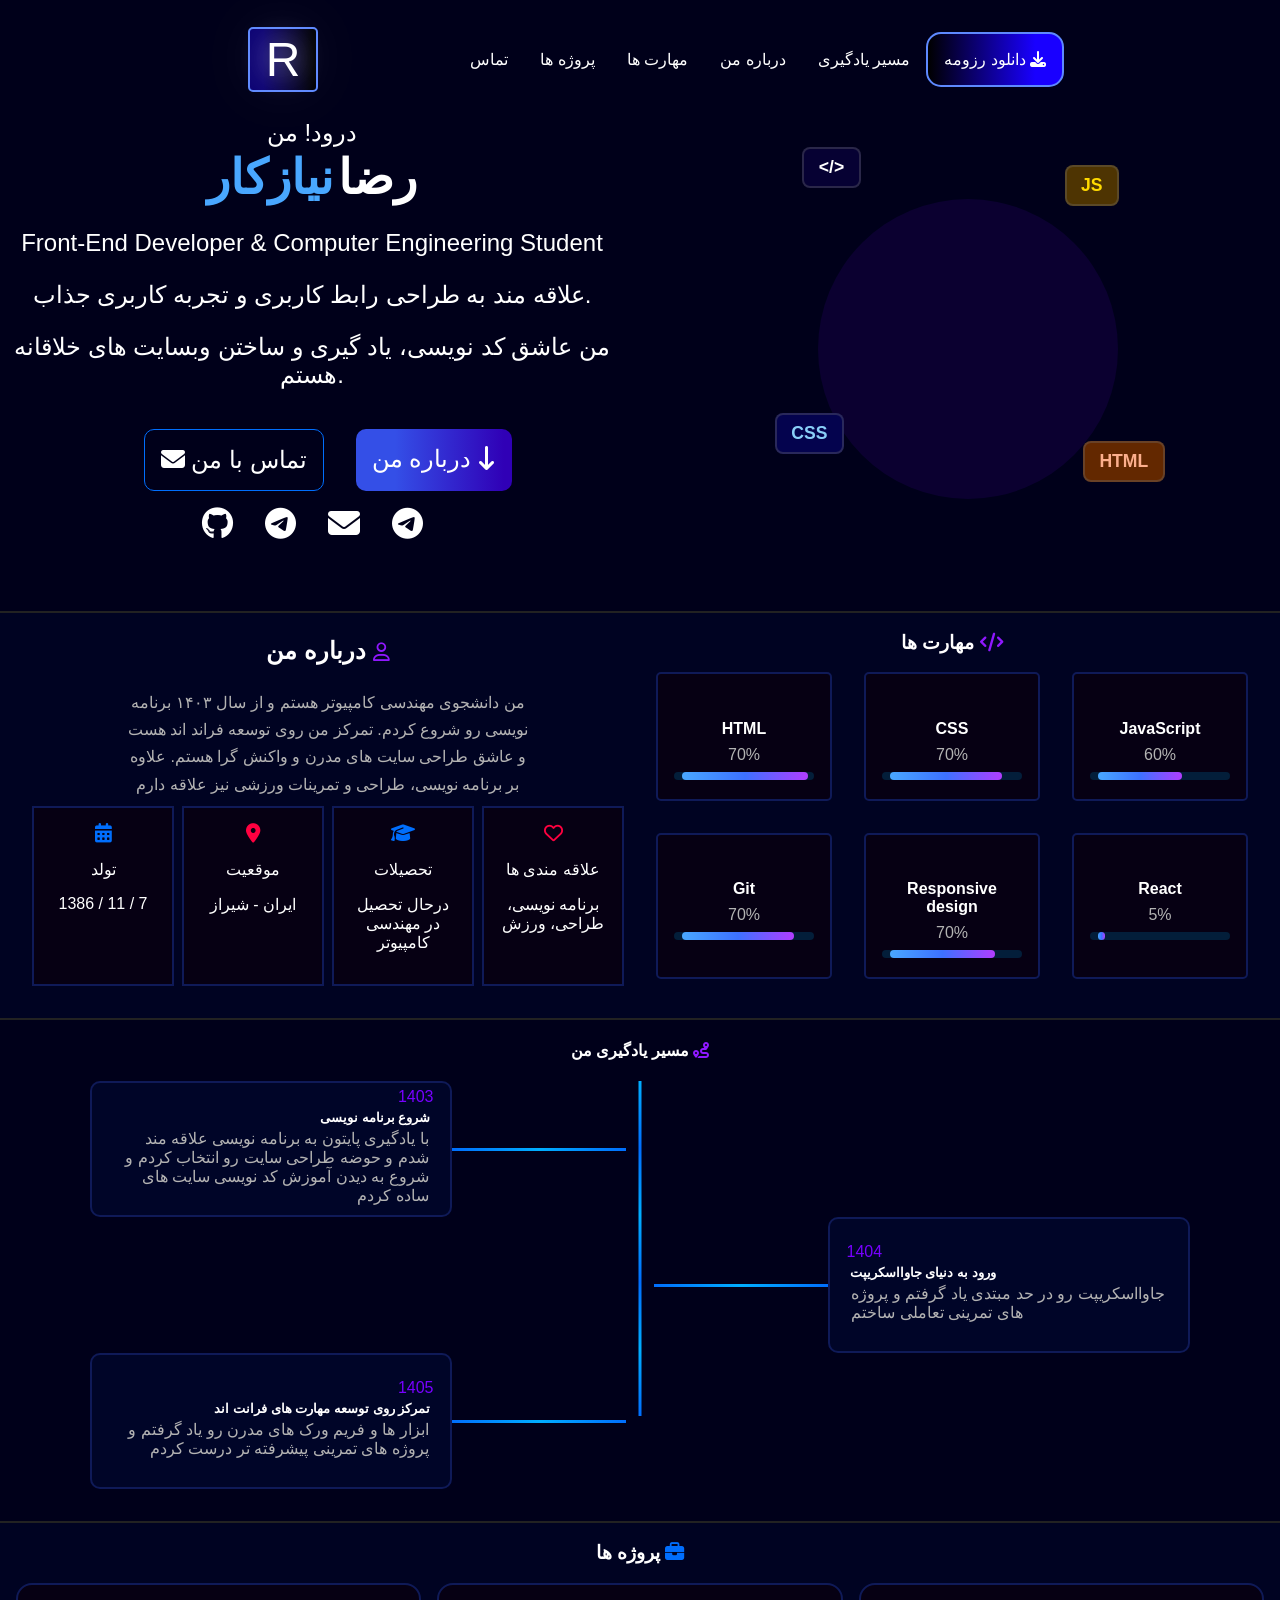
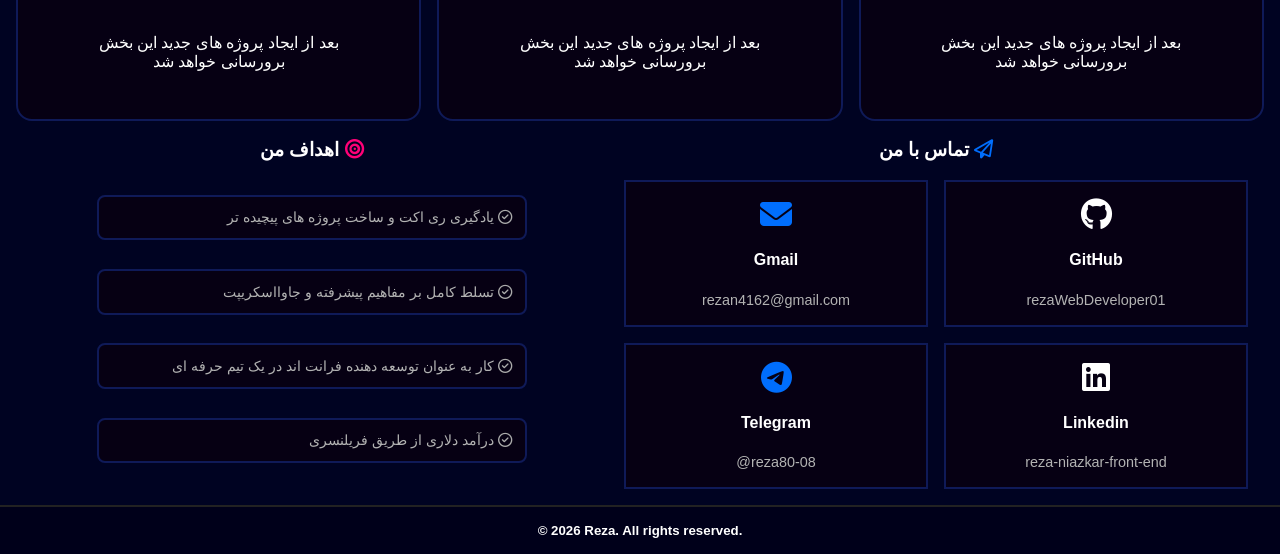
==== commit 342dbf5a: "some chainges" ====
--- a/intro.html
+++ b/intro.html
@@ -4,6 +4,7 @@
     <meta charset="UTF-8" />
     <meta name="viewport" content="width=device-width, initial-scale=1.0" />
     <link rel="stylesheet" href="CSS/intro.css" />
+    <link rel="stylesheet" href="CSS/help.css" />
     <link
       rel="stylesheet"
       href="https://cdnjs.cloudflare.com/ajax/libs/font-awesome/6.5.1/css/all.min.css"
@@ -53,6 +54,7 @@
       </nav>
 
       <div class="container_header">
+        
         <!-- LEFT SECTION -->
 
         <div class="left-section_header">
--- a/CSS/intro.css
+++ b/CSS/intro.css
@@ -30,6 +30,7 @@
 body {
   font-family: "Segoe UI", Tahoma, Geneva, Verdana, sans-serif;
   margin: 0;
+  overflow-x: hidden;
 }
 
 /* ============== */
@@ -279,6 +280,7 @@
       0 0 100px rgba(255, 255, 255, 0.1);
   }
 }
+
 @keyframes text-flicker-in-glow {
   0% {
     opacity: 0;
@@ -1017,7 +1019,7 @@
 /* GOALS */
 
 .goals-container {
-  padding: 0 0 1rem 0;
+  padding: 0 2rem 1rem 0;
   display: grid;
   grid-template-columns: repeat(2, 1fr);
 }
@@ -1029,7 +1031,8 @@
 }
 
 .goals_paragraph {
-  width: 400px;
+  width: 100%;
+  max-width: 400px;
   padding: 0.8rem;
   background: var(--color-background-in-light);
   border: var(--color-border-box);
@@ -1118,232 +1121,3 @@
 /* ###========########========### */
 
 /* LAPTOP */
-
-@media screen and (max-width: 1024px) {
-  .intro > p {
-    font-size: 1.1rem;
-  }
-
-  .about-me-paragraph_main {
-    padding: 0 !important;
-  }
-
-  .container-skills_card {
-    gap: 0.5rem;
-  }
-
-  .my-learning-way-time-line-container {
-    width: 850px;
-  }
-
-  .horizontal-line {
-    width: 50%;
-  }
-
-  .vertical-line {
-    height: 450px;
-  }
-
-  .card_learning_way {
-    width: 400px;
-    height: 150px;
-  }
-
-  .contact-container {
-    grid-template-columns: repeat(2, 1fr);
-    margin-bottom: 0.4rem;
-  }
-
-  .card-container-about-me_main {
-    grid-template-columns: repeat(2, 1fr);
-  }
-}
-
-/* TABLET */
-
-@media screen and (max-width: 768px) {
-  /* NAVBAR */
-  .navbar-menu {
-    display: flex;
-    flex-direction: column;
-    justify-content: center;
-    align-items: center;
-    margin: 0;
-    opacity: 0;
-    top: 0px;
-    right: -200px;
-    transition: all 0.5s ease;
-    position: absolute;
-    border-radius: 15px 0 0 15px;
-  }
-
-  .navbar-menu.active {
-    background: #42174d;
-    padding: 0;
-    opacity: 1;
-    top: 0px;
-    right: 0px;
-    transition: all 0.5s ease;
-    font-size: 1.1rem;
-    position: absolute;
-  }
-
-  .navbar-item:not(:last-child) {
-    border-bottom: 2px solid #5e5e5e;
-    width: 100%;
-    padding: 0 0 10px 0;
-  }
-
-  .navbar-toggle .bar_toggle {
-    width: 25px;
-    height: 3px;
-    margin: 5px auto;
-    transition: all 0.3s ease-in-out;
-    background: #fff;
-    display: block;
-    cursor: pointer;
-  }
-
-  .navbar-menu a {
-    text-align: center;
-    padding: 0.5rem;
-    width: 100%;
-    display: table;
-  }
-
-  .download-button {
-    background: none;
-    padding: 0;
-    margin: 0;
-    border: none;
-  }
-
-  #mobile-menu {
-    transform: translate(5%, 20%);
-  }
-
-  #mobile-menu.is-active .bar_toggle:nth-child(2) {
-    opacity: 0;
-  }
-
-  #mobile-menu.is-active .bar_toggle:nth-child(1) {
-    transform: translateY(8px) rotate(45deg);
-  }
-
-  #mobile-menu.is-active .bar_toggle:nth-child(3) {
-    transform: translateY(-8px) rotate(-45deg);
-  }
-
-  .download-button {
-    padding: 1rem 2rem;
-  }
-
-  /* hero */
-
-  .container_header {
-    display: flex;
-    flex-direction: column;
-  }
-
-  .right-section-header {
-    flex: 1;
-  }
-
-  /* MAIN */
-
-  .container_main {
-    display: flex;
-    flex-direction: column;
-    padding: 1rem;
-  }
-
-  /* ABOUT */
-
-  .left-section_main {
-    margin: 0;
-  }
-
-  .about-me-paragraph_main {
-    margin: 1rem 5rem;
-  }
-
-  /* SKILLS */
-
-  .right-section_main {
-    margin-right: 0;
-  }
-
-  /* LEARNING WAY */
-
-  .my-learning-way-time-line-container {
-    gap: 6rem;
-  }
-
-  .vertical-line {
-    top: 50%;
-    transform: translateY(-50%);
-    height: 35rem;
-    z-index: 0;
-  }
-
-  .horizontal-line {
-    display: none;
-  }
-
-  .circle_main {
-    display: none;
-  }
-
-  .card_learning_way {
-    display: flex;
-    flex-direction: column;
-    justify-content: center;
-    text-align: center;
-  }
-
-  .card-1-container_learning_way {
-    align-self: center;
-    z-index: 1;
-  }
-
-  .card-2-container_learning_way {
-    margin-left: 0;
-    z-index: 1;
-  }
-
-  .card-3-container_learning_way {
-    align-self: center;
-    z-index: 1;
-  }
-
-  /* FOOTER */
-
-  .goals-container {
-    display: flex;
-    flex-direction: column;
-  }
-
-  .goals {
-    display: flex;
-    flex-direction: column;
-    justify-content: center;
-  }
-
-  .contact_footer {
-    display: flex;
-    flex-direction: column;
-  }
-
-  .contact-container {
-    display: grid;
-    grid-template-columns: repeat(2, 1fr);
-  }
-}
-
-/* MOBILE */
-
-@media screen and (max-width: 425px) {
-  .card-container-projects_footer {
-    grid-template-columns: repeat(1, 1fr) !important;
-  }
-}
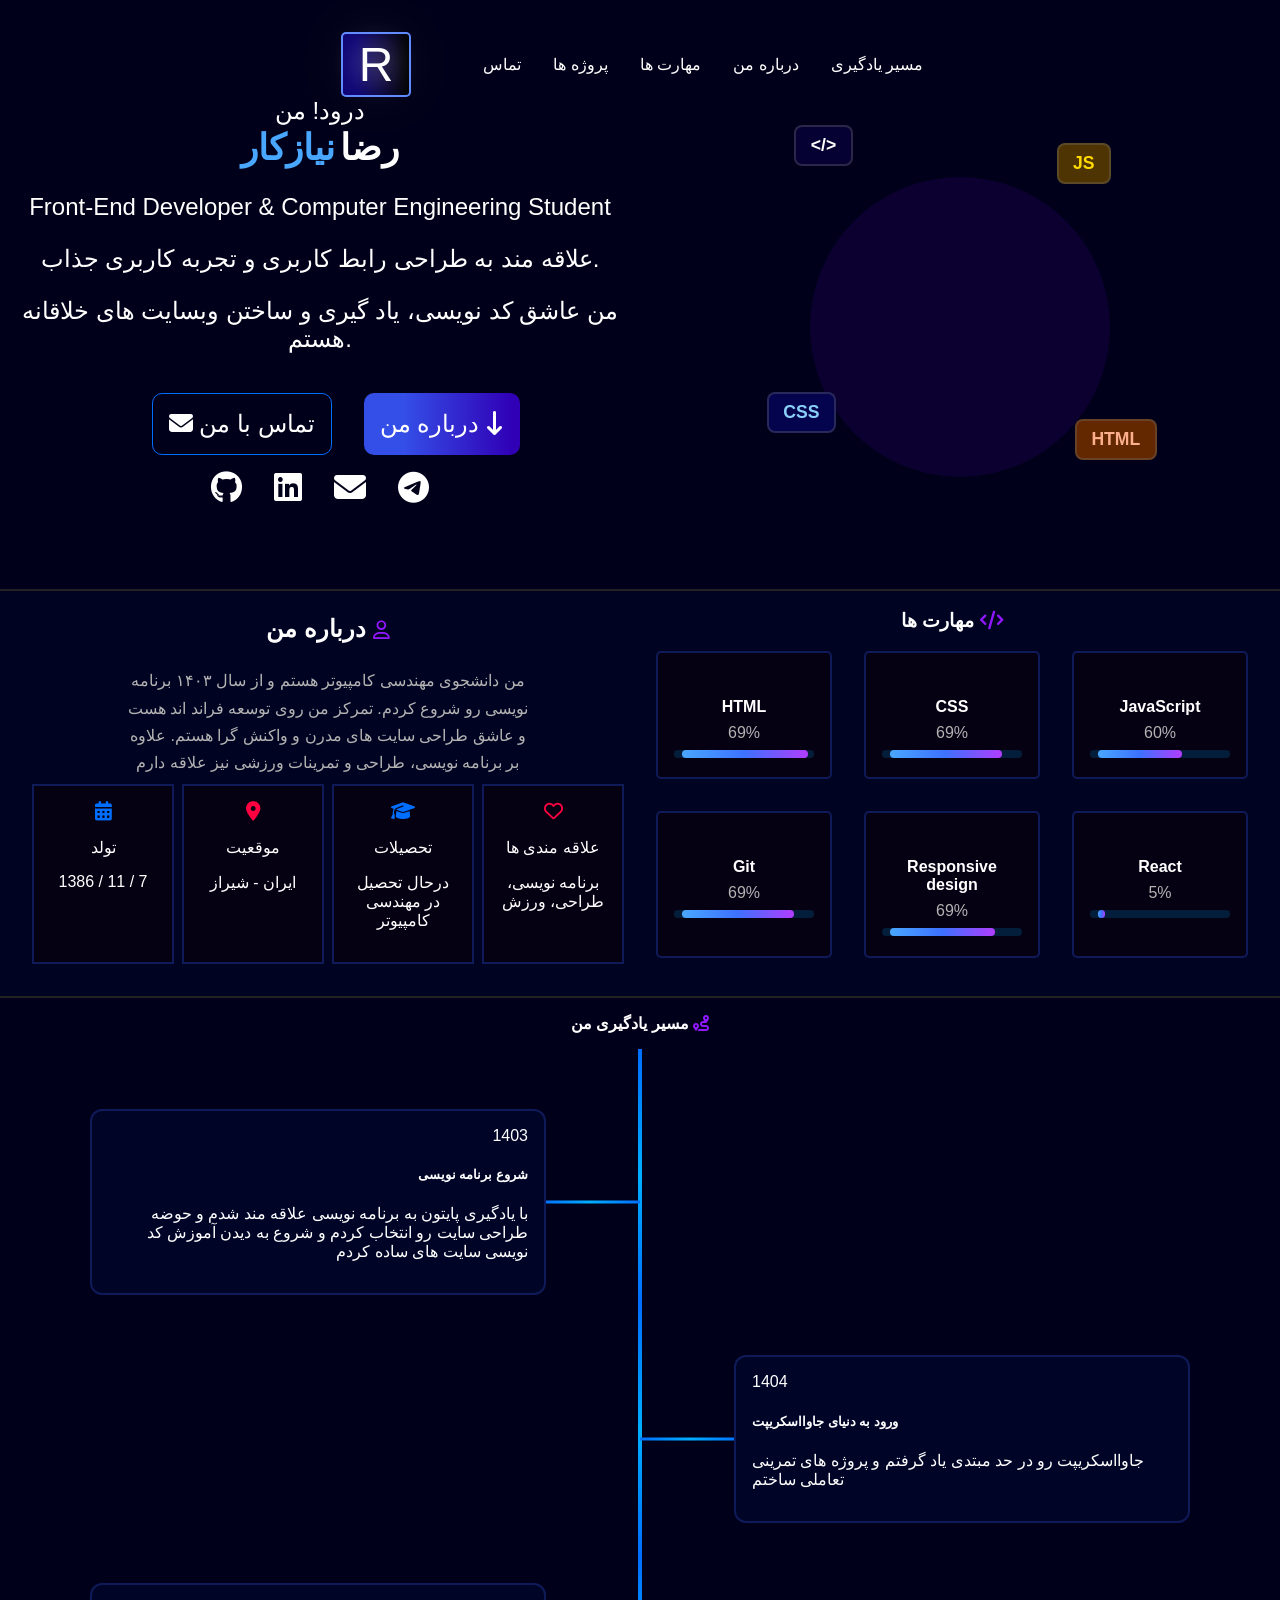
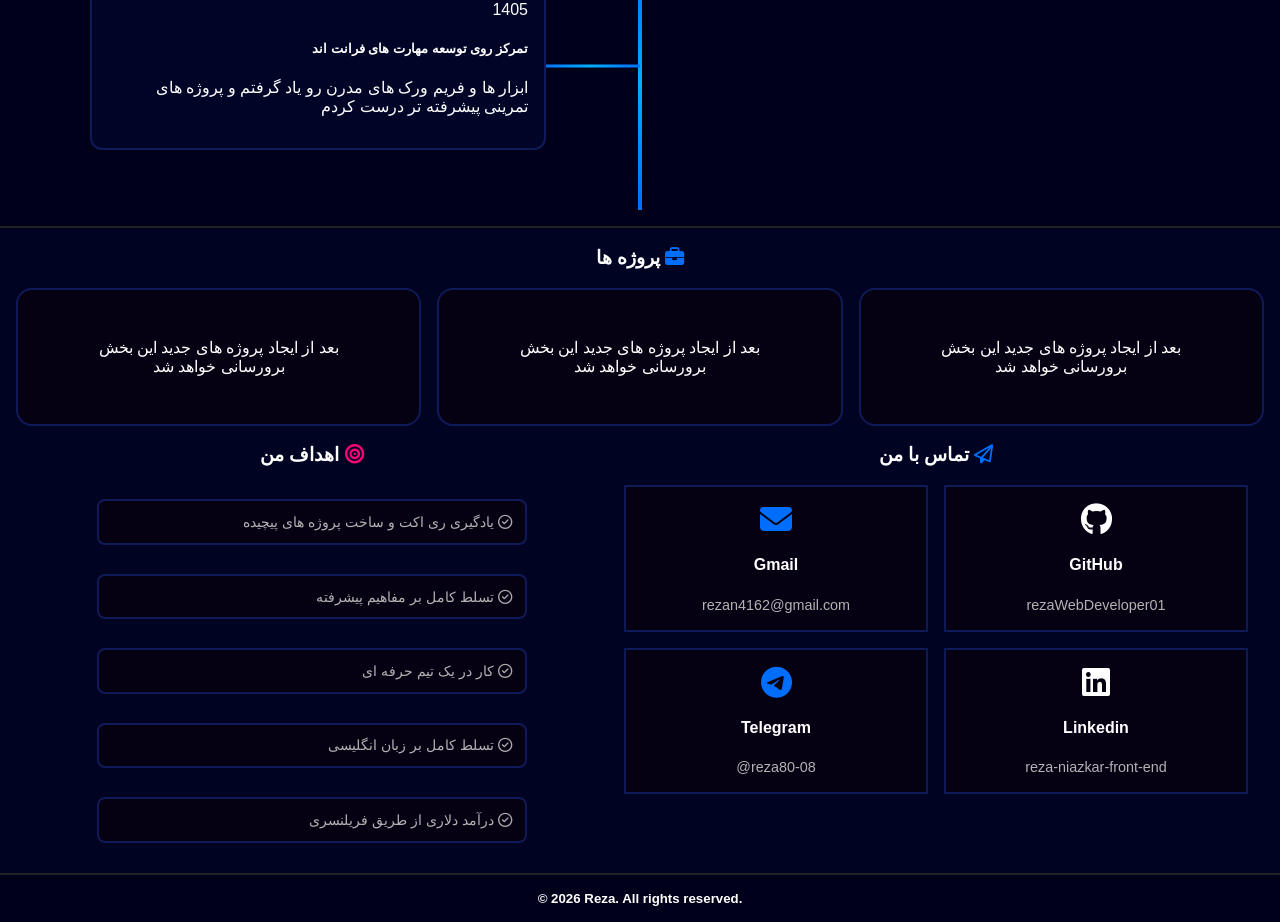
==== commit ad137604: "some chainges" ====
--- a/intro.html
+++ b/intro.html
@@ -17,10 +17,10 @@
   <body>
     <!-- ### HEADER ### -->
 
-    <header>
+    <header class="hidden">
       <!-- NAVBAR -->
 
-      <nav>
+      <nav class="hidden">
         <div class="navbar-container">
           <div class="logo_header"><span>R</span></div>
           <div class="navbar-toggle" id="mobile-menu">
@@ -44,20 +44,14 @@
             <li class="navbar-item">
               <a href="#learningWay" class="learning-way">مسیر یادگیری</a>
             </li>
-            <li class="navbar-item">
-              <div class="download-button">
-                دانلود رزومه <i class="fa-solid fa-download"></i>
-              </div>
-            </li>
           </ul>
         </div>
       </nav>
 
       <div class="container_header">
-        
         <!-- LEFT SECTION -->
 
-        <div class="left-section_header">
+        <section class="left-section_header hidden">
           <div class="intro">
             <div class="hello">درود! من</div>
             <div class="name">
@@ -75,12 +69,78 @@
             </p>
           </div>
           <div class="buttons_header">
-            <a class="contact-button_header"
-              ><i class="fa-solid fa-envelope"></i> تماس با من
-            </a>
-            <a class="about-me-button_header"
-              >درباره من <i class="fa-solid fa-arrow-down-long"></i>
-            </a>
+            <!-- BUTTONS -->
+            <!-- CONTACT -->
+
+            <button class="contact-button_header" id="contact-btn">
+              <i class="fa-solid fa-envelope"></i> تماس با من
+            </button>
+
+            <div class="modal-overlay" id="modal">
+              <div class="modal-box">
+                <button class="close-btn" id="close-btn">✕</button>
+
+                <h2>Contact Me</h2>
+
+                <div class="contact-item">
+                  <span><i class="fa-solid fa-envelope"></i> Email</span>
+
+                  <div class="buttons">
+                    <button class="copy-btn" data-copy="rezan4162@gmail.com">
+                      Copy
+                    </button>
+                    <a href="mailto:rezan4162@gmail.com">Open</a>
+                  </div>
+                </div>
+
+                <div class="contact-item">
+                  <span><i class="fa-brands fa-github"></i> GitHub</span>
+
+                  <div class="buttons">
+                    <button class="copy-btn" data-copy="rezaWebDeveloper01">
+                      Copy
+                    </button>
+                    <a
+                      href="https://github.com/rezaWebDeveloper01"
+                      target="_blank"
+                    >
+                      Open
+                    </a>
+                  </div>
+                </div>
+
+                <div class="contact-item">
+                  <span><i class="fa-brands fa-telegram"></i> Telegram</span>
+
+                  <div class="buttons">
+                    <button class="copy-btn" data-copy="reza80-08">Copy</button>
+                    <a href="https://t.me/reza80-08" target="_blank"> Open </a>
+                  </div>
+                </div>
+
+                <div class="contact-item">
+                  <span><i class="fa-brands fa-linkedin"></i> Linkedin</span>
+
+                  <div class="buttons">
+                    <button class="copy-btn" data-copy="reza-niazkar-front-end">
+                      Copy
+                    </button>
+                    <a
+                      href="https://www.linkedin.com/in/reza-niazkar-front-end"
+                      target="_blank"
+                    >
+                      Open
+                    </a>
+                  </div>
+                </div>
+              </div>
+            </div>
+
+            <!-- CONTACT -->
+
+            <button class="about-me-button_header">
+              درباره من <i class="fa-solid fa-arrow-down-long"></i>
+            </button>
           </div>
           <div class="social_header">
             <a href="https://www.github.com/rezaWebDeveloper01" target="_blank">
@@ -90,7 +150,7 @@
               href="https://www.linkedin.com/in/reza-niazkar-front-end"
               target="_blank"
             >
-              <i class="fa-brands fa-telegram"></i>
+              <i class="fa-brands fa-linkedin"></i>
             </a>
             <a href="mailto:rezan4162@gmail.com" target="_blank">
               <i class="fa-solid fa-envelope"></i>
@@ -99,11 +159,11 @@
               <i class="fa-brands fa-telegram"></i>
             </a>
           </div>
-        </div>
+        </section>
 
         <!-- RIGHT SECTION -->
 
-        <div class="right-section_header">
+        <section class="right-section_header hidden">
           <div class="cover-position-of-cards">
             <div class="code_hero card_hero">&lt;/&gt;</div>
             <div class="js_hero card_hero">JS</div>
@@ -114,17 +174,17 @@
             <div class="back-light"></div>
             <img class="hero-img" src="" alt="/" />
           </div>
-        </div>
+        </section>
       </div>
     </header>
 
     <!-- ### MAIN ### -->
 
-    <main>
+    <main class="hidden">
       <div class="container_main">
         <!-- ABOUT ME -->
 
-        <div class="left-section_main" id="about">
+        <section class="left-section_main hidden" id="about">
           <div class="about-me-container_main">
             <h3 class="about-me-title_main">
               درباره من <i class="fa-regular fa-user"></i>
@@ -164,11 +224,11 @@
               </div>
             </div>
           </div>
-        </div>
+        </section>
 
         <!-- SKILLS -->
 
-        <div class="right-section_main" id="skills">
+        <section class="right-section_main hidden" id="skills">
           <div class="skills">
             <h3 class="skills_title">
               مهارت ها <i class="fa-solid fa-code"></i>
@@ -224,120 +284,116 @@
               </div>
             </div>
           </div>
-        </div>
+        </section>
       </div>
 
       <!-- MY LEARNING WAY -->
 
-      <div class="my-learning-way" id="learningWay">
-        <h4>مسیر یادگیری من <i class="fa-solid fa-route"></i></h4>
-        <div class="my-learning-way-time-line-container">
-          <div class="vertical-line"></div>
-          <div
-            class="card-1-container_learning_way card-container_learning_way"
-          >
-            <div class="circle_main"></div>
-            <div class="horizontal-line"></div>
+      <section class="timeline-container hidden" id="learningWay">
+        <h4 class="title_learning_way hidden">مسیر یادگیری من <i class="fa-solid fa-route"></i></h4>
+        <div class="timeline hidden">
+          <div class="timeline-item left hidden">
             <div class="card_learning_way">
-              <div class="card-1">
-                <span>1403</span>
-                <h5>شروع برنامه نویسی</h5>
-                <p>
-                  با یادگیری پایتون به برنامه نویسی علاقه مند شدم و حوضه طراحی
-                  سایت رو انتخاب کردم و شروع به دیدن آموزش کد نویسی سایت های
-                  ساده کردم
-                </p>
-              </div>
-            </div>
-          </div>
-          <div
-            class="card-2-container_learning_way card-container_learning_way"
-          >
-            <div class="circle_main"></div>
-            <div class="horizontal-line"></div>
+              <span>1403</span>
+              <h5>شروع برنامه نویسی</h5>
+              <p>
+                با یادگیری پایتون به برنامه نویسی علاقه مند شدم و حوضه طراحی
+                سایت رو انتخاب کردم و شروع به دیدن آموزش کد نویسی سایت های ساده
+                کردم
+              </p>
+            </div>
+            <div class="middle">
+              <span class="circle_learning_way"></span>
+            </div>
+            <div></div>
+          </div>
+          <div class="timeline-item right hidden">
+            <div></div>
+            <div class="middle">
+              <span class="circle_learning_way"></span>
+            </div>
             <div class="card_learning_way">
-              <div class="card-2">
-                <span>1404</span>
-                <h5>ورود به دنیای جاوااسکریپت</h5>
-                <p>
-                  جاوااسکریپت رو در حد مبتدی یاد گرفتم و پروژه های تمرینی تعاملی
-                  ساختم
-                </p>
-              </div>
-            </div>
-          </div>
-          <div
-            class="card-3-container_learning_way card-container_learning_way"
-          >
-            <div class="circle_main"></div>
-            <div class="horizontal-line"></div>
+              <span>1404</span>
+              <h5>ورود به دنیای جاوااسکریپت</h5>
+              <p>
+                جاوااسکریپت رو در حد مبتدی یاد گرفتم و پروژه های تمرینی تعاملی
+                ساختم
+              </p>
+            </div>
+          </div>
+          <div class="timeline-item left hidden">
+
             <div class="card_learning_way">
-              <div class="card-3">
                 <span>1405</span>
                 <h5>تمرکز روی توسعه مهارت های فرانت اند</h5>
                 <p>
                   ابزار ها و فریم ورک های مدرن رو یاد گرفتم و پروژه های تمرینی
                   پیشرفته تر درست کردم
                 </p>
-              </div>
-            </div>
+            </div>
+            <div class="middle">
+              <span class="circle_learning_way"></span>
+            </div>
+            <div></div>
           </div>
         </div>
-      </div>
+      </section>
     </main>
 
     <!-- ### FOOTER ### -->
 
-    <footer>
+    <footer class="hidden">
       <!-- PROJECTS -->
 
-      <div class="projects_footer" id="projects">
+      <section class="projects_footer hidden" id="projects">
         <h3>پروژه ها <i class="fa-solid fa-briefcase"></i></h3>
         <div class="card-container-projects_footer">
-          <div class="project-card_footer">
+          <div class="project-card_footer hidden">
             بعد از ایجاد پروژه های جدید این بخش برورسانی خواهد شد
           </div>
-          <div class="project-card_footer">
+          <div class="project-card_footer hidden">
             بعد از ایجاد پروژه های جدید این بخش برورسانی خواهد شد
           </div>
-          <div class="project-card_footer">
+          <div class="project-card_footer hidden">
             بعد از ایجاد پروژه های جدید این بخش برورسانی خواهد شد
           </div>
         </div>
-      </div>
+      </section>
 
       <!-- GOALS -->
 
       <div class="goals-container">
-        <div class="goals">
-          <h3 class="goals_title">
+        <section class="goals">
+          <h3 class="goals_title hidden">
             اهداف من <i class="fa-solid fa-bullseye"></i>
           </h3>
-          <p class="goals_paragraph">
+          <p class="goals_paragraph hidden">
             <i class="fa-regular fa-circle-check"></i> یادگیری ری اکت و ساخت
-            پروژه های پیچیده تر
+            پروژه های پیچیده
           </p>
-          <p class="goals_paragraph">
+          <p class="goals_paragraph hidden">
             <i class="fa-regular fa-circle-check"></i> تسلط کامل بر مفاهیم
-            پیشرفته و جاوااسکریپت
+            پیشرفته
           </p>
-          <p class="goals_paragraph">
-            <i class="fa-regular fa-circle-check"></i> کار به عنوان توسعه دهنده
-            فرانت اند در یک تیم حرفه ای
+          <p class="goals_paragraph hidden">
+            <i class="fa-regular fa-circle-check"></i> کار در یک تیم حرفه ای
           </p>
-          <p class="goals_paragraph">
+          <p class="goals_paragraph hidden">
+            <i class="fa-regular fa-circle-check"></i> تسلط کامل بر زبان انگلیسی
+          </p>
+          <p class="goals_paragraph hidden">
             <i class="fa-regular fa-circle-check"></i> درآمد دلاری از طریق
             فریلنسری
           </p>
-        </div>
+        </section>
 
         <!-- CONTACT -->
 
         <div class="contact_footer" id="contact">
-          <h3>تماس با من <i class="fa-regular fa-paper-plane"></i></h3>
+          <h3 class="hidden">تماس با من <i class="fa-regular fa-paper-plane"></i></h3>
           <div class="contact-container">
             <a
-              class="gmail-footer"
+              class="gmail-footer hidden"
               href="mailto:rezan4162@gmail.com"
               target="_blank"
             >
@@ -346,7 +402,7 @@
               <span>rezan4162@gmail.com</span>
             </a>
             <a
-              class="github-footer"
+              class="github-footer hidden"
               href="https://www.github.com/rezaWebDeveloper01"
               target="_blank"
             >
@@ -355,7 +411,7 @@
               <span>rezaWebDeveloper01</span>
             </a>
             <a
-              class="telegram-footer"
+              class="telegram-footer hidden"
               href="https://t.em/reza80-08"
               target="_blank"
             >
@@ -364,7 +420,7 @@
               <span>@reza80-08</span>
             </a>
             <a
-              class="linkedin-footer"
+              class="linkedin-footer hidden"
               href="https://www.linkedin.com/in/reza-niazkar-front-end"
               target="_blank"
             >
@@ -378,7 +434,7 @@
 
       <!-- COPYRIGHT -->
 
-      <h5 align="center" class="copyright">
+      <h5 align="center" class="copyright hidden">
         &copy 2026 Reza. All rights reserved.
       </h5>
     </footer>
--- a/CSS/intro.css
+++ b/CSS/intro.css
@@ -23,14 +23,34 @@
   scroll-behavior: smooth;
 }
 
+html,
+body {
+  padding: 0;
+  margin: 0;
+  width: 100%;
+  /* overflow-x: hidden; */
+}
+
 * {
   user-select: none;
 }
 
 body {
   font-family: "Segoe UI", Tahoma, Geneva, Verdana, sans-serif;
-  margin: 0;
-  overflow-x: hidden;
+  background: var(--color-black);
+}
+
+.hidden {
+  opacity: 0;
+  transform: translateY(60px);
+  transition:
+    opacity 0.7s ease,
+    transform 0.7s ease;
+}
+
+.show {
+  opacity: 1;
+  transform: translateY(0);
 }
 
 /* ============== */
@@ -39,7 +59,7 @@
 
 header {
   background: var(--color-dark-background);
-  padding-bottom: 2rem;
+  padding: 2rem 1rem;
 }
 
 /* NAVBAR SECTION */
@@ -48,9 +68,7 @@
   display: flex;
   justify-content: center;
   align-items: center;
-  gap: 3rem;
   width: 100%;
-  padding: 1rem;
 }
 
 .logo_header {
@@ -62,6 +80,7 @@
   display: flex;
   align-items: center;
   justify-content: center;
+  margin-right: 1rem;
 }
 
 .logo_header span {
@@ -84,16 +103,6 @@
   justify-content: center;
   text-decoration: none;
   padding: 0 1rem;
-}
-
-.download-button {
-  color: var(--color-white);
-  background: linear-gradient(to left, #1900ff 20%, #000000 100%);
-  padding: 1rem 1rem;
-  border: 2px solid #5e89ff;
-  border-radius: 15px;
-  cursor: pointer;
-  max-width: 7rem;
 }
 
 .container_header {
@@ -483,16 +492,95 @@
   gap: 2rem;
 }
 
-.contact-button_header {
-  border: 1px solid #006efd;
-}
-
 .contact-button_header,
 .about-me-button_header {
+  all: unset;
+  cursor: pointer;
   padding: 1rem;
   border-radius: 10px;
   cursor: pointer;
 }
+
+/* CONTACT BUTTON */
+
+.contact-button_header {
+  border: 1px solid #006efd;
+}
+
+.modal-overlay {
+  position: fixed;
+  inset: 0;
+  display: flex;
+  justify-content: center;
+  align-items: center;
+  background: #00000099;
+  backdrop-filter: blur(10px);
+  opacity: 0;
+  visibility: hidden;
+  transition: 0.3s;
+  z-index: 1000;
+}
+
+.modal-overlay.active {
+  opacity: 1;
+  visibility: visible;
+}
+
+.modal-overlay a {
+  text-decoration: none;
+  color: var(--color-white);
+}
+
+.modal-overlay a:hover {
+  transform: scale(1.1);
+}
+
+.modal-box {
+  width: 400px;
+  padding: 30px;
+  background: #ffffff14;
+  border: 1px solid #ffffff33;
+  border-radius: 20px;
+  transform: scale(0.8);
+  transition: 0.3s;
+}
+
+.modal-overlay.active .modal-box {
+  transform: scale(1);
+}
+
+.close-btn {
+  all: unset;
+  float: right;
+  cursor: pointer;
+}
+
+.contact-item {
+  display: flex;
+  justify-content: space-between;
+  margin: 20px 0;
+}
+
+.buttons {
+  display: flex;
+  gap: 10px;
+}
+
+.copy-btn,
+.buttons a {
+  all: unset;
+  padding: 8px 14px;
+  border-radius: 8px;
+  text-decoration: none;
+  cursor: pointer;
+  font-size: 1rem;
+}
+
+.copy-btn:hover {
+  transform: scale(1.1);
+}
+
+/* ABOUT ME BUTTON */
 
 .about-me-button_header {
   background: linear-gradient(to right, #344fe7 25%, #3000b6 95%);
@@ -874,44 +962,40 @@
 /* ### MY LEARNING WAY ### */
 /* ####################### */
 
-.my-learning-way {
-  display: flex;
+.timeline-container {
+  display: flex;
+  justify-content: center;
   flex-direction: column;
   align-items: center;
+  gap: 1rem;
+  padding: 1rem 0;
   background: var(--color-dark-background);
-  padding-bottom: 2rem;
+}
+
+.title_learning_way {
+  margin: 0;
 }
 
 .fa-route {
   color: #8f18ff;
 }
 
-.my-learning-way-time-line-container {
-  display: flex;
-  flex-direction: column;
+.timeline {
+  width: min(1100px, 95%);
+  margin-inline: auto;
   position: relative;
-  width: 100%;
-  max-width: 1100px;
-}
-
-.my-learning-way-time-line-container span {
-  color: #7700ff;
-}
-
-.my-learning-way-time-line-container h5 {
-  margin: 0.2rem;
-}
-
-.my-learning-way-time-line-container p {
-  color: var(--color-text);
-  margin: 0.3rem;
-}
-
-.vertical-line {
-  width: 3px;
-  height: 335px;
+}
+
+.timeline::before {
+  content: "";
+  position: absolute;
+  left: 50%;
+  top: 0;
+  bottom: 0;
+  transform: translateX(-50%);
+  width: 4px;
   background: linear-gradient(
-    to bottom,
+    #006efd,
     #00aeff,
     #006efd,
     #00aeff,
@@ -919,61 +1003,84 @@
     #00aeff,
     #006efd
   );
+  z-index: 0;
+}
+
+.timeline-item {
+  display: grid;
+  grid-template-columns: 1fr 100px 1fr;
+  align-items: center;
+  margin: 60px 0;
+}
+
+.middle {
+  position: relative;
+  display: flex;
+  justify-content: center;
+  align-items: center;
+}
+
+.middle::before {
+  content: "";
   position: absolute;
-  z-index: 0;
+  top: 50%;
+  height: 3px;
+  background: var(--color-horizontal-line);
+  transform: translateY(-50%);
+  z-index: 1;
+}
+
+.left .middle::before {
+  right: 50%;
+  width: 100%;
+}
+
+.right .middle::before {
   left: 50%;
-  transform: translateX(-50%);
-}
-
-.horizontal-line {
-  height: 3px;
-  width: 50%;
-  background: var(--color-horizontal-line);
-}
-
-.circle_main {
-  width: 18px;
-  height: 18px;
+
+  width: 100%;
+}
+
+.circle_learning_way {
+  width: 15px;
+  aspect-ratio: 1;
   border-radius: 50%;
-  background: var(--color-circle);
-  border: 8px solid transparent;
-  position: absolute;
-  transform: translateX(-50%);
-  left: 50%;
+  border: 5px solid transparent;
+  background:
+    linear-gradient(#ffffff) padding-box,
+    linear-gradient(90deg, #0004f9, #4e5977) border-box;
+  position: relative;
+  z-index: 2;
 }
 
 .card_learning_way {
-  display: flex;
-  flex-direction: row;
-  align-items: center;
+  width: min(420px, 100%);
+  padding: 1rem;
+  border-radius: 12px;
+  background: var(--color-background-in-dark);
   border: var(--color-border-box);
-  padding: 1rem;
-  width: 500px;
-  height: 100px;
-  background: var(--color-background-in-dark);
-  border-radius: 10px;
-}
-
-.card-container_learning_way {
-  display: flex;
-  flex-direction: row;
-  align-items: center;
-}
-
-.card-1-container_learning_way {
+  z-index: 3;
+}
+
+.left .card_learning_way {
+  justify-self: start;
   direction: rtl;
-  align-self: flex-start;
-}
-
-.card-2-container_learning_way {
-  direction: ltr;
-  align-self: center;
-  margin-left: auto;
-}
-
-.card-3-container_learning_way {
-  direction: rtl;
-  align-self: flex-start;
+}
+
+.right .card_learning_way {
+  justify-self: end;
+}
+
+/* =============== */
+/* MY LEARNING WAY */
+/* =============== */
+
+.card_learning_way {
+  transition: transform 0.3s ease;
+}
+
+.card_learning_way:hover {
+  transform: translateY(-8px);
 }
 
 /* ###############*/
--- a/CSS/help.css
+++ b/CSS/help.css
@@ -0,0 +1,341 @@
+/* LAPTOP */
+@media (max-width: 1024px) {
+  .intro > p {
+    font-size: 1.1rem;
+  }
+
+  .about-me-paragraph_main {
+    padding: 0 !important;
+  }
+
+  .container-skills_card {
+    gap: 0.5rem;
+  }
+
+  .my-learning-way-time-line-container {
+    width: 850px;
+  }
+
+  .horizontal-line {
+    width: 50%;
+  }
+
+  .vertical-line {
+    height: 450px;
+  }
+
+  .card_learning_way {
+    width: 400px;
+    height: 150px;
+  }
+
+  .contact-container {
+    grid-template-columns: repeat(2, 1fr);
+    margin-bottom: 0.4rem;
+  }
+
+  .card-container-about-me_main {
+    grid-template-columns: repeat(2, 1fr);
+  }
+}
+
+/* TABLET */
+
+@media (max-width: 768px) {
+  /* NAVBAR */
+  .navbar-menu {
+    display: flex;
+    flex-direction: column;
+    justify-content: center;
+    align-items: center;
+    margin: 0;
+    opacity: 0;
+    top: 0px;
+    right: 0px;
+    transform: translateY(-100%);
+    transition: all 0.5s ease;
+    position: absolute;
+    border-radius: 15px 0 0 15px;
+    z-index: 100;
+  }
+
+  .navbar-menu.active {
+    background: #10066b;
+    padding: 0;
+    opacity: 1;
+    transform: translateY(0%);
+    transition: all 0.5s ease;
+    font-size: 1.1rem;
+    position: absolute;
+    z-index: 100;
+  }
+
+  .navbar-item:not(:last-child) {
+    border-bottom: 2px solid #5e5e5e;
+    width: 100%;
+    padding: 0 0 10px 0;
+  }
+
+  .navbar-toggle .bar_toggle {
+    width: 25px;
+    height: 3px;
+    margin: 5px auto;
+    transition: all 0.3s ease-in-out;
+    background: #fff;
+    display: block;
+    cursor: pointer;
+  }
+
+  .navbar-menu a {
+    text-align: center;
+    padding: 0.5rem;
+    width: 100%;
+    display: table;
+  }
+
+  #mobile-menu {
+    transform: translate(5%, 20%);
+  }
+
+  #mobile-menu.is-active .bar_toggle:nth-child(2) {
+    opacity: 0;
+  }
+
+  #mobile-menu.is-active .bar_toggle:nth-child(1) {
+    transform: translateY(8px) rotate(45deg);
+  }
+
+  #mobile-menu.is-active .bar_toggle:nth-child(3) {
+    transform: translateY(-8px) rotate(-45deg);
+  }
+
+  .download-button {
+    padding: 1rem 2rem;
+  }
+
+  .left-section_header {
+    grid-row: 2;
+  }
+
+  /* hero */
+
+  .container_header {
+    display: grid;
+    grid-template-columns: repeat(1, 1fr);
+  }
+
+  .right-section_header {
+    grid-row: 1;
+  }
+
+  /* MAIN */
+
+  .container_main {
+    display: flex;
+    flex-direction: column;
+    padding: 1rem;
+  }
+
+  /* ABOUT */
+
+  .left-section_main {
+    margin: 0;
+  }
+
+  .about-me-paragraph_main {
+    margin: 1rem 5rem;
+  }
+
+  /* SKILLS */
+
+  .right-section_main {
+    margin-right: 0;
+  }
+
+  /* LEARNING WAY */
+
+  .my-learning-way-time-line-container {
+    gap: 6rem;
+  }
+
+  .vertical-line {
+    top: 50%;
+    transform: translateY(-50%);
+    height: 35rem;
+    z-index: 0;
+  }
+
+  .horizontal-line {
+    display: none;
+  }
+
+  .circle_main {
+    display: none;
+  }
+
+  .card_learning_way {
+    display: flex;
+    flex-direction: column;
+    justify-content: center;
+    text-align: center;
+  }
+
+  .card-1-container_learning_way {
+    align-self: center;
+    z-index: 1;
+  }
+
+  .card-2-container_learning_way {
+    margin-left: 0;
+    z-index: 1;
+  }
+
+  .card-3-container_learning_way {
+    align-self: center;
+    z-index: 1;
+  }
+
+  /* FOOTER */
+
+  .goals-container {
+    display: flex;
+    flex-direction: column;
+    padding: 0 2rem 1rem 2rem;
+  }
+
+  .goals {
+    display: flex;
+    flex-direction: column;
+    justify-content: center;
+  }
+
+  .contact_footer {
+    display: flex;
+    flex-direction: column;
+  }
+
+  .contact-container {
+    display: grid;
+    grid-template-columns: repeat(2, 1fr);
+  }
+}
+
+@media screen and (max-width: 540px) {
+  /* NAV SECTION */
+
+  .navbar-menu {
+    top: 90px;
+  }
+
+  .navbar-menu.active {
+    top: 90px;
+  }
+}
+
+/* MOBILE */
+
+@media screen and (max-width: 430px) {
+  /* LOGO */
+
+  .logo_header {
+    font-size: 2rem;
+  }
+
+  /* HERO SECTION */
+  /* =============================== */
+
+  .cover-position-of-cards {
+    width: 300px;
+    height: 300px;
+  }
+
+  .big-circle {
+    width: 240px;
+    height: 240px;
+  }
+
+  .smaller-circle {
+    width: 190px;
+    height: 190px;
+  }
+
+  .back-light {
+    width: 140px;
+    height: 140px;
+  }
+
+  .hero-img {
+    width: 140px;
+    height: 140px;
+  }
+
+  .card_hero {
+    padding: 0.3rem 0.5rem;
+    font-size: 0.9rem;
+  }
+
+  /* BUTTONS */
+
+  .contact-button_header,
+  .about-me-button_header {
+    font-size: 1rem;
+  }
+  .buttons_header {
+    gap: 1rem;
+    margin: 0 0 1rem 0;
+  }
+
+  /* ============================== */
+
+  /* MAIN */
+
+  /* ABOUT ME */
+
+  .left-section_main {
+    gap: 6px;
+  }
+
+  .about-me-paragraph_main {
+    margin: 1rem;
+  }
+
+  /* SKILLS */
+
+  .container-skills_card {
+    display: grid;
+    grid-template-columns: repeat(2, 1fr);
+  }
+
+  /* LEARNING WaY */
+
+  .card_learning_way {
+    width: 200px;
+    height: 200px;
+    line-gap-override: 2px;
+  }
+
+  .card_learning_way p {
+    line-height: 24px;
+  }
+
+  /* FOOTER - PROJECTS*/
+
+  .card-container-projects_footer {
+    display: flex;
+    flex-direction: column;
+  }
+
+  /* GOALS */
+
+  .goals_paragraph {
+    font-size: 0.7rem;
+  }
+
+  /* CONTACT */
+
+  .contact-container {
+    display: flex;
+    flex-direction: column;
+  }
+}
+/*  */
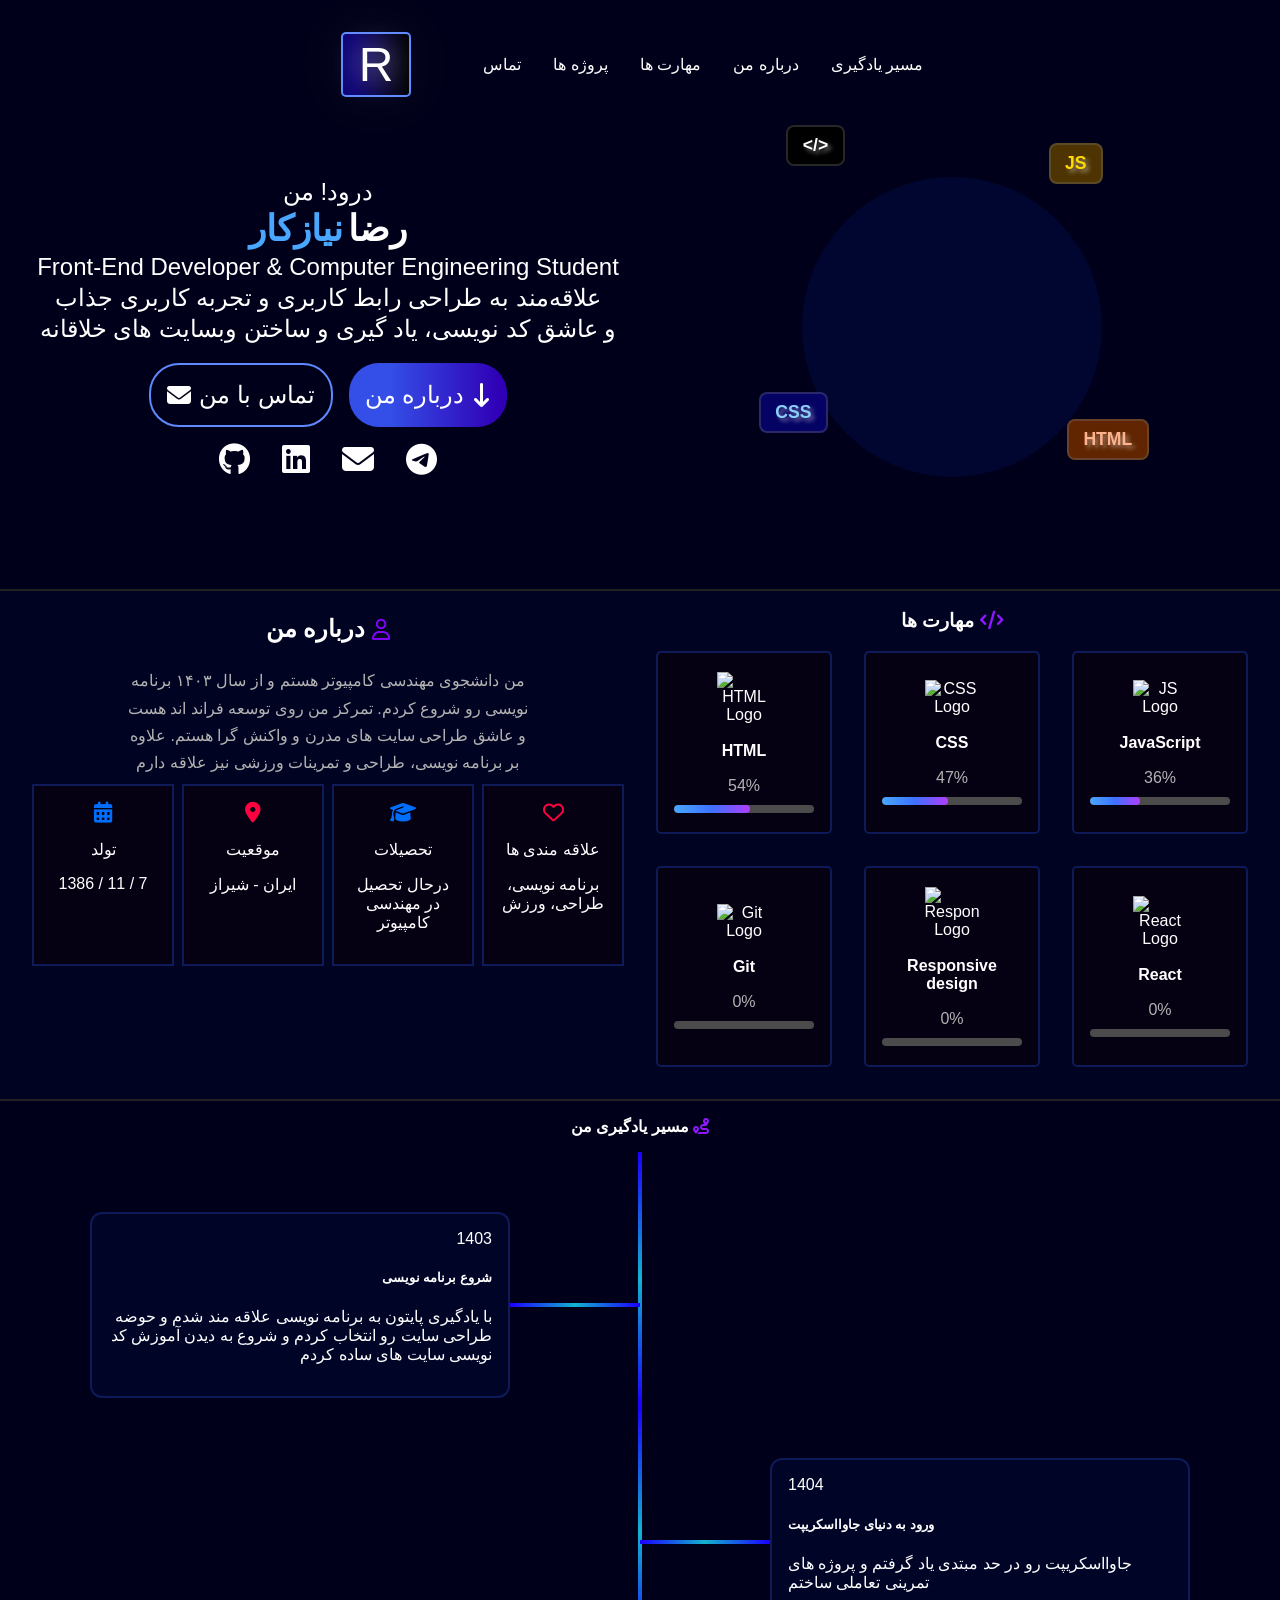
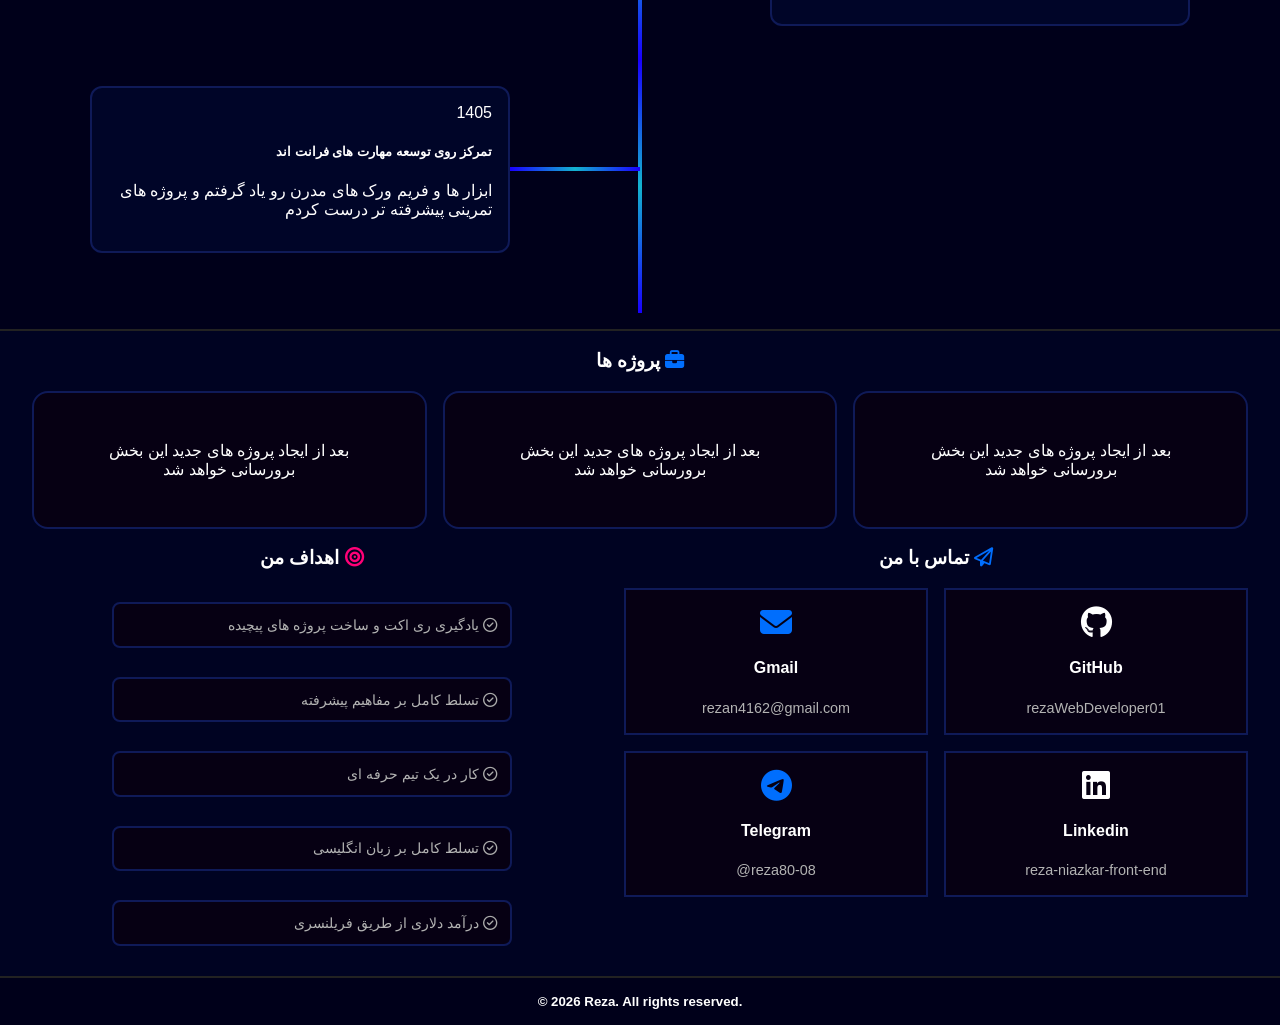
==== commit 8967ef36: "some chainges about responsive" ====
--- a/intro.html
+++ b/intro.html
@@ -4,7 +4,7 @@
     <meta charset="UTF-8" />
     <meta name="viewport" content="width=device-width, initial-scale=1.0" />
     <link rel="stylesheet" href="CSS/intro.css" />
-    <link rel="stylesheet" href="CSS/help.css" />
+    <!-- <link rel="stylesheet" href="CSS/help.css" /> -->
     <link
       rel="stylesheet"
       href="https://cdnjs.cloudflare.com/ajax/libs/font-awesome/6.5.1/css/all.min.css"
@@ -15,32 +15,47 @@
     <title>INTRO</title>
   </head>
   <body>
+    <!-- ############## -->
     <!-- ### HEADER ### -->
-
-    <header class="hidden">
-      <!-- NAVBAR -->
-
-      <nav class="hidden">
+    <!-- ############## -->
+
+    <header>
+      <!-- NAVBAR SECTION -->
+      <nav>
         <div class="navbar-container">
+          <!-- Logo -->
           <div class="logo_header"><span>R</span></div>
+
+          <!-- Toggle -->
           <div class="navbar-toggle" id="mobile-menu">
             <span class="bar_toggle"></span>
             <span class="bar_toggle"></span>
             <span class="bar_toggle"></span>
           </div>
+
+          <!-- Nav Items -->
           <ul class="navbar-menu">
+            <!-- Item - 1 -->
             <li class="navbar-item">
               <a href="#contact" class="contact">تماس</a>
             </li>
+
+            <!-- Item - 2 -->
             <li class="navbar-item">
               <a href="#projects" class="projects">پروژه ها</a>
             </li>
+
+            <!-- Item - 3 -->
             <li class="navbar-item">
               <a href="#skills" class="skills">مهارت ها</a>
             </li>
+
+            <!-- Item - 4 -->
             <li class="navbar-item">
               <a href="#about" class="about-me">درباره من</a>
             </li>
+
+            <!-- Item - 5 -->
             <li class="navbar-item">
               <a href="#learningWay" class="learning-way">مسیر یادگیری</a>
             </li>
@@ -48,9 +63,8 @@
         </div>
       </nav>
 
-      <div class="container_header">
+      <div class="header-container">
         <!-- LEFT SECTION -->
-
         <section class="left-section_header hidden">
           <div class="intro">
             <div class="hello">درود! من</div>
@@ -58,20 +72,24 @@
               <h1 class="name_h1">رضا</h1>
               <h1 class="lastname_h1">نیازکار</h1>
             </div>
-            <p class="intro-english">
+
+            <!-- Paragraph - 1 -->
+            <p class="intro_header english">
               Front-End Developer & Computer Engineering Student
             </p>
-            <p class="intro-persian">
-              علاقه مند به طراحی رابط کاربری و تجربه کاربری جذاب.
+
+            <!-- Paragraph - 2 -->
+            <p class="intro_header persian">
+              علاقه‌مند به طراحی رابط کاربری و تجربه کاربری جذاب
             </p>
-            <p class="i-like">
-              من عاشق کد نویسی، یاد گیری و ساختن وبسایت های خلاقانه هستم.
+
+            <!-- Paragraph - 3 -->
+            <p class="intro_header persian">
+             و عاشق کد نویسی، یاد گیری و ساختن وبسایت های خلاقانه
             </p>
           </div>
           <div class="buttons_header">
-            <!-- BUTTONS -->
-            <!-- CONTACT -->
-
+            <!-- Contact Button -->
             <button class="contact-button_header" id="contact-btn">
               <i class="fa-solid fa-envelope"></i> تماس با من
             </button>
@@ -81,10 +99,9 @@
                 <button class="close-btn" id="close-btn">✕</button>
 
                 <h2>Contact Me</h2>
-
+                <!-- Email -->
                 <div class="contact-item">
                   <span><i class="fa-solid fa-envelope"></i> Email</span>
-
                   <div class="buttons">
                     <button class="copy-btn" data-copy="rezan4162@gmail.com">
                       Copy
@@ -93,9 +110,9 @@
                   </div>
                 </div>
 
+                <!-- Github -->
                 <div class="contact-item">
-                  <span><i class="fa-brands fa-github"></i> GitHub</span>
-
+                  <span><i class="fa-brands fa-github"></i> Github</span>
                   <div class="buttons">
                     <button class="copy-btn" data-copy="rezaWebDeveloper01">
                       Copy
@@ -109,18 +126,18 @@
                   </div>
                 </div>
 
+                <!-- Telegram -->
                 <div class="contact-item">
                   <span><i class="fa-brands fa-telegram"></i> Telegram</span>
-
                   <div class="buttons">
                     <button class="copy-btn" data-copy="reza80-08">Copy</button>
                     <a href="https://t.me/reza80-08" target="_blank"> Open </a>
                   </div>
                 </div>
 
+                <!-- Linkedin -->
                 <div class="contact-item">
                   <span><i class="fa-brands fa-linkedin"></i> Linkedin</span>
-
                   <div class="buttons">
                     <button class="copy-btn" data-copy="reza-niazkar-front-end">
                       Copy
@@ -136,12 +153,13 @@
               </div>
             </div>
 
-            <!-- CONTACT -->
-
+            <!-- About Me Button -->
             <button class="about-me-button_header">
               درباره من <i class="fa-solid fa-arrow-down-long"></i>
             </button>
           </div>
+
+          <!-- Social -->
           <div class="social_header">
             <a href="https://www.github.com/rezaWebDeveloper01" target="_blank">
               <i class="fa-brands fa-github"></i>
@@ -162,15 +180,17 @@
         </section>
 
         <!-- RIGHT SECTION -->
-
         <section class="right-section_header hidden">
           <div class="cover-position-of-cards">
+            <!-- Boxes -->
             <div class="code_hero card_hero">&lt;/&gt;</div>
             <div class="js_hero card_hero">JS</div>
             <div class="css_hero card_hero">CSS</div>
             <div class="html_hero card_hero">HTML</div>
+            <!-- Circles -->
             <div class="big-circle"></div>
             <div class="smaller-circle"></div>
+            <!-- Image -->
             <div class="back-light"></div>
             <img class="hero-img" src="" alt="/" />
           </div>
@@ -178,21 +198,21 @@
       </div>
     </header>
 
+    <!-- ############ -->
     <!-- ### MAIN ### -->
-
-    <main class="hidden">
-      <div class="container_main">
-        <!-- ABOUT ME -->
-
+    <!-- ############ -->
+
+    <main>
+      <div class="main-container">
+        <!-- ABOUT ME SECTION -->
         <section class="left-section_main hidden" id="about">
           <div class="about-me-container_main">
-            <h3 class="about-me-title_main">
+            <h3 class="about-me-title_main hidden">
               درباره من <i class="fa-regular fa-user"></i>
             </h3>
 
-            <!-- PARAGRAPH -->
-
-            <p class="about-me-paragraph_main">
+            <!-- Paragraph -->
+            <p class="about-me_main hidden">
               من دانشجوی مهندسی کامپیوتر هستم و از سال ۱۴۰۳ برنامه نویسی رو شروع
               کردم. تمرکز من روی توسعه فراند اند هست و عاشق طراحی سایت های مدرن
               و واکنش گرا هستم. علاوه بر برنامه نویسی، طراحی و تمرینات ورزشی نیز
@@ -200,24 +220,30 @@
             </p>
 
             <!-- CARDS -->
-
             <div class="card-container-about-me_main">
-              <div class="birth about-me_boxes">
+              <!-- Box - Birth -->
+              <div class="birth about-me_boxes hidden">
                 <i class="fa-solid fa-calendar-days"></i>
                 <p class="birth">تولد</p>
                 <p class="birth">1386 / 11 / 7</p>
               </div>
-              <div class="location about-me_boxes">
+
+              <!-- Box - Location -->
+              <div class="location about-me_boxes hidden">
                 <i class="fa-solid fa-location-dot"></i>
                 <p class="location">موقعیت</p>
                 <p class="location">ایران - شیراز</p>
               </div>
-              <div class="studies about-me_boxes">
+
+              <!-- Box - Studies -->
+              <div class="studies about-me_boxes hidden">
                 <i class="fa-solid fa-graduation-cap"></i>
                 <p class="studies">تحصیلات</p>
                 <p class="studies">درحال تحصیل در مهندسی کامپیوتر</p>
               </div>
-              <div class="favourite about-me_boxes">
+
+              <!-- Box - Favourite -->
+              <div class="favourite about-me_boxes hidden">
                 <i class="fa-regular fa-heart"></i>
                 <p class="favourite">علاقه مندی ها</p>
                 <p class="favourite">برنامه نویسی، طراحی، ورزش</p>
@@ -226,60 +252,70 @@
           </div>
         </section>
 
-        <!-- SKILLS -->
-
-        <section class="right-section_main hidden" id="skills">
-          <div class="skills">
-            <h3 class="skills_title">
+        <!-- SKILLS SECTION -->
+        <section class="right-section_main" id="skills">
+          <div class="skills-container">
+            <h3 class="skills_title hidden">
               مهارت ها <i class="fa-solid fa-code"></i>
             </h3>
-            <div class="container-skills_card">
-              <div class="skill-card">
-                <img src="./PIC/Html.webp" alt="" />
+            <div class="skills-card-container">
+              <!-- Card - HTML -->
+              <div class="skill-card hidden">
+                <img src="./PIC/Html.webp" alt="HTML Logo" />
                 <h4>HTML</h4>
-                <span class="counter" data-target="90"></span><span>%</span>
-                <div class="bar-skill_card">
-                  <div class="fill-skill_card html-skill"></div>
-                </div>
-              </div>
-              <div class="skill-card">
-                <img src="./PIC/CSS.webp" alt="" />
+                <span class="counter" data-target="90">0%</span>
+                <div class="skill-bar">
+                  <div class="skill-progress" data-width="90"></div>
+                </div>
+              </div>
+
+              <!-- Card - CSS -->
+              <div class="skill-card hidden">
+                <img src="./PIC/CSS.webp" alt="CSS Logo" />
                 <h4>CSS</h4>
-                <span class="counter" data-target="80"></span><span>%</span>
-                <div class="bar-skill_card">
-                  <div class="fill-skill_card css-skill"></div>
-                </div>
-              </div>
-              <div class="skill-card">
-                <img src="./PIC/JS.webp" alt="" />
+                <span class="counter" data-target="80">0%</span>
+                <div class="skill-bar">
+                  <div class="skill-progress" data-width="80"></div>
+                </div>
+              </div>
+
+              <!-- Card - JS -->
+              <div class="skill-card hidden">
+                <img src="./PIC/JS.webp" alt="JS Logo" />
                 <h4>JavaScript</h4>
-                <span class="counter" data-target="60"></span><span>%</span>
-                <div class="bar-skill_card">
-                  <div class="fill-skill_card js-skill"></div>
-                </div>
-              </div>
-              <div class="skill-card">
-                <img src="./PIC/Git.webp" alt="" />
+                <span class="counter" data-target="60">0%</span>
+                <div class="skill-bar">
+                  <div class="skill-progress" data-width="60"></div>
+                </div>
+              </div>
+
+              <!-- Card - GIT -->
+              <div class="skill-card hidden">
+                <img src="./PIC/Git.webp" alt="Git Logo" />
                 <h4>Git</h4>
-                <span class="counter" data-target="80"></span><span>%</span>
-                <div class="bar-skill_card">
-                  <div class="fill-skill_card git-skill"></div>
-                </div>
-              </div>
-              <div class="skill-card">
-                <img src="./PIC/Responsive.png" alt="" />
+                <span class="counter" data-target="80">0%</span>
+                <div class="skill-bar">
+                  <div class="skill-progress" data-width="80"></div>
+                </div>
+              </div>
+
+              <!-- Card - RESPONSIVE DESIGN -->
+              <div class="skill-card hidden">
+                <img src="./PIC/Responsive.png" alt="Responsive Logo" />
                 <h4>Responsive design</h4>
-                <span class="counter" data-target="75"></span><span>%</span>
-                <div class="bar-skill_card">
-                  <div class="fill-skill_card responsive-skill"></div>
-                </div>
-              </div>
-              <div class="skill-card">
-                <img src="./PIC/React.png" alt="" />
+                <span class="counter" data-target="75">0%</span>
+                <div class="skill-bar">
+                  <div class="skill-progress" data-width="75"></div>
+                </div>
+              </div>
+
+              <!-- Card - REACT -->
+              <div class="skill-card hidden">
+                <img src="./PIC/React.png" alt="React Logo" />
                 <h4>React</h4>
-                <span class="counter" data-target="5"></span><span>%</span>
-                <div class="bar-skill_card">
-                  <div class="fill-skill_card react-skill"></div>
+                <span class="counter" data-target="5">0%</span>
+                <div class="skill-bar">
+                  <div class="skill-progress" data-width="5"></div>
                 </div>
               </div>
             </div>
@@ -287,11 +323,13 @@
         </section>
       </div>
 
-      <!-- MY LEARNING WAY -->
-
+      <!-- MY LEARNING WAY SECTION -->
       <section class="timeline-container hidden" id="learningWay">
-        <h4 class="title_learning_way hidden">مسیر یادگیری من <i class="fa-solid fa-route"></i></h4>
+        <h4 class="title_learning_way hidden">
+          مسیر یادگیری من <i class="fa-solid fa-route"></i>
+        </h4>
         <div class="timeline hidden">
+          <!-- Item - 1 -->
           <div class="timeline-item left hidden">
             <div class="card_learning_way">
               <span>1403</span>
@@ -307,6 +345,8 @@
             </div>
             <div></div>
           </div>
+
+          <!-- Item - 2 -->
           <div class="timeline-item right hidden">
             <div></div>
             <div class="middle">
@@ -321,15 +361,16 @@
               </p>
             </div>
           </div>
+
+          <!-- Item - 3 -->
           <div class="timeline-item left hidden">
-
             <div class="card_learning_way">
-                <span>1405</span>
-                <h5>تمرکز روی توسعه مهارت های فرانت اند</h5>
-                <p>
-                  ابزار ها و فریم ورک های مدرن رو یاد گرفتم و پروژه های تمرینی
-                  پیشرفته تر درست کردم
-                </p>
+              <span>1405</span>
+              <h5>تمرکز روی توسعه مهارت های فرانت اند</h5>
+              <p>
+                ابزار ها و فریم ورک های مدرن رو یاد گرفتم و پروژه های تمرینی
+                پیشرفته تر درست کردم
+              </p>
             </div>
             <div class="middle">
               <span class="circle_learning_way"></span>
@@ -340,30 +381,35 @@
       </section>
     </main>
 
+    <!-- ############## -->
     <!-- ### FOOTER ### -->
-
-    <footer class="hidden">
-      <!-- PROJECTS -->
-
-      <section class="projects_footer hidden" id="projects">
-        <h3>پروژه ها <i class="fa-solid fa-briefcase"></i></h3>
+    <!-- ############## -->
+
+    <footer>
+      <!-- PROJECTS SECTION -->
+      <section class="projects_footer" id="projects">
+        <h3 class="hidden">پروژه ها <i class="fa-solid fa-briefcase"></i></h3>
         <div class="card-container-projects_footer">
+          <!-- Project - 1 -->
           <div class="project-card_footer hidden">
             بعد از ایجاد پروژه های جدید این بخش برورسانی خواهد شد
           </div>
+
+          <!-- Project - 2 -->
           <div class="project-card_footer hidden">
             بعد از ایجاد پروژه های جدید این بخش برورسانی خواهد شد
           </div>
+
+          <!-- Project - 3 -->
           <div class="project-card_footer hidden">
             بعد از ایجاد پروژه های جدید این بخش برورسانی خواهد شد
           </div>
         </div>
       </section>
 
-      <!-- GOALS -->
-
-      <div class="goals-container">
-        <section class="goals">
+      <div class="footer-container">
+        <!-- GOALS SECTION -->
+        <section class="goals_section">
           <h3 class="goals_title hidden">
             اهداف من <i class="fa-solid fa-bullseye"></i>
           </h3>
@@ -387,11 +433,13 @@
           </p>
         </section>
 
-        <!-- CONTACT -->
-
-        <div class="contact_footer" id="contact">
-          <h3 class="hidden">تماس با من <i class="fa-regular fa-paper-plane"></i></h3>
+        <!-- CONTACT SECTION -->
+        <section class="contact_section" id="contact">
+          <h3 class="hidden">
+            تماس با من <i class="fa-regular fa-paper-plane"></i>
+          </h3>
           <div class="contact-container">
+            <!-- Gmail -->
             <a
               class="gmail-footer hidden"
               href="mailto:rezan4162@gmail.com"
@@ -401,6 +449,8 @@
               <h4>Gmail</h4>
               <span>rezan4162@gmail.com</span>
             </a>
+
+            <!-- Github -->
             <a
               class="github-footer hidden"
               href="https://www.github.com/rezaWebDeveloper01"
@@ -410,6 +460,8 @@
               <h4>GitHub</h4>
               <span>rezaWebDeveloper01</span>
             </a>
+
+            <!-- Telegram -->
             <a
               class="telegram-footer hidden"
               href="https://t.em/reza80-08"
@@ -419,6 +471,8 @@
               <h4>Telegram</h4>
               <span>@reza80-08</span>
             </a>
+
+            <!-- Linkedin -->
             <a
               class="linkedin-footer hidden"
               href="https://www.linkedin.com/in/reza-niazkar-front-end"
@@ -429,15 +483,14 @@
               <span>reza-niazkar-front-end</span>
             </a>
           </div>
-        </div>
+        </section>
       </div>
 
-      <!-- COPYRIGHT -->
-
+      <!-- COPYRIGHT SECTION -->
       <h5 align="center" class="copyright hidden">
         &copy 2026 Reza. All rights reserved.
       </h5>
+      <script src="JS/app.js"></script>
     </footer>
-    <script src="JS/app.js"></script>
   </body>
 </html>
--- a/CSS/intro.css
+++ b/CSS/intro.css
@@ -1,22 +1,58 @@
 :root {
+  /* Color */
   --color-white: #ffffff;
-  --color-black: #000000;
   --color-smoth-white: #f5f5f5;
   --color-text: #b3b3b3;
-  --color-dark-background: #00001a;
-  --color-light-dark-background: #000322;
+  --color-black: #000000;
+  --color-dark-bg: #00001a;
+  --color-light-dark-bg: #000322;
+  --color-bg-in-light: #060013;
+  --color-bg-in-dark: #000528;
+  --color-progress-bg: #4b4b4b;
+  --color-blue: #006efd;
+  --color-light-blue: #49a7ff;
+  --color-hero-bk-light: #023dff19;
+  /* Text Shadow */
+  --color-text-shadow: 3px 3px 4px #f5f2f07a;
+  /* Border */
+  --color-blue-border: 2px solid #5e89ff;
   --color-border: 2px solid #222222;
-  --color-horizontal-line: linear-gradient(to right, #006efd, #00aeff, #006efd);
+  --color-border-box: 2px solid #0f1a58;
+  --color-link-hover: #a7d2fa;
+  --color-hero-card-border: 2px solid #77777754;
+  --color-big-circle-border:
+    linear-gradient(#08001a) padding-box,
+    linear-gradient(90deg, #0047f956, #dbe5ff56) border-box;
+  --color-small-circle-border:
+    linear-gradient(#08001a) padding-box,
+    linear-gradient(90deg, #0047f993, #dbe5ff9d) border-box;
+  /* Gradient Color */
+  --color-timeline: linear-gradient(
+    #1900ff,
+    #13b3cf,
+    #1900ff,
+    #13b3cf,
+    #1900ff,
+    #13b3cf,
+    #1900ff
+  );
+  --color-logo-bg: linear-gradient(to right, #0b0072 20%, #000000 100%);
   --color-circle:
     linear-gradient(#ffffff) padding-box,
     linear-gradient(90deg, #1900ff, #13b3cf, #1900ff) border-box;
-  --color-light-blue: ;
-  --color-blue: #006efd;
-  --color-dark-blue: ;
-  --color-background-in-light: #060013;
-  --color-background-in-dark: #000528;
-  --color-border-box: 2px solid #0f1a58;
-  --color-link-hover: #a7d2fa;
+  --color-horizontal-line: linear-gradient(to right, #1900ff, #13b3cf, #1900ff);
+  --color-btn-blue-bg: linear-gradient(to right, #344fe7 25%, #3000b6 95%);
+  --color-skill-progress: linear-gradient(
+    to right,
+    #49a7ff 0%,
+    #3d71ff 50%,
+    #b13dff 100%
+  );
+  /* Grid Columns */
+  --grid-column-1: 1fr;
+  --grid-column-2: repeat(2, 1fr);
+  --grid-column-3: repeat(3, 1fr);
+  --grid-column-4: repeat(4, 1fr);
 }
 
 html {
@@ -33,16 +69,18 @@
 
 * {
   user-select: none;
+  box-sizing: border-box;
 }
 
 body {
   font-family: "Segoe UI", Tahoma, Geneva, Verdana, sans-serif;
-  background: var(--color-black);
+  /* background: var(--color-black); */
 }
 
 .hidden {
   opacity: 0;
-  transform: translateY(60px);
+  visibility: hidden;
+  transform: translateY(30px);
   transition:
     opacity 0.7s ease,
     transform 0.7s ease;
@@ -50,6 +88,7 @@
 
 .show {
   opacity: 1;
+  visibility: visible;
   transform: translateY(0);
 }
 
@@ -58,7 +97,7 @@
 /* ============== */
 
 header {
-  background: var(--color-dark-background);
+  background: var(--color-dark-bg);
   padding: 2rem 1rem;
 }
 
@@ -72,11 +111,11 @@
 }
 
 .logo_header {
-  background: linear-gradient(to right, #0b0072 20%, #000000 100%);
+  background: var(--color-logo-bg);
+  border: var(--color-blue-border);
   font-size: 3rem;
   padding: 0.2rem 1rem;
   border-radius: 5px;
-  border: 2px solid #5e89ff;
   display: flex;
   align-items: center;
   justify-content: center;
@@ -105,12 +144,12 @@
   padding: 0 1rem;
 }
 
-.container_header {
+.header-container {
   width: 100%;
   height: 100%;
   display: grid;
-  grid-template-columns: repeat(2, 1fr);
-  gap: 2rem;
+  grid-template-columns: var(--grid-column-2);
+  align-items: center;
 }
 
 /* ===================== */
@@ -458,7 +497,7 @@
   color: var(--color-white);
   display: flex;
   flex-direction: column;
-  font-size: 1.5rem;
+  font-size: clamp(1rem, 5vw, 1.5rem);
   text-align: center;
   flex: 1;
 }
@@ -480,31 +519,40 @@
 }
 
 .lastname_h1 {
-  color: #49a7ff;
+  color: var(--color-light-blue);
   margin: 0;
 }
 
+.intro_header {
+  margin: 0.2rem 0;
+}
+
 .buttons_header {
-  margin: 1rem;
+  margin: 1rem 0;
   width: 100%;
   display: flex;
   justify-content: center;
-  gap: 2rem;
+  gap: 1rem;
 }
 
 .contact-button_header,
 .about-me-button_header {
+  font-size: clamp(1rem, 5vw, 1.3rem);
   all: unset;
   cursor: pointer;
+  border-radius: 30px;
+  cursor: pointer;
+  display: flex;
+  align-items: center;
+  justify-content: center;
   padding: 1rem;
-  border-radius: 10px;
-  cursor: pointer;
+  gap: 0.5rem;
 }
 
 /* CONTACT BUTTON */
 
 .contact-button_header {
-  border: 1px solid #006efd;
+  border: var(--color-blue-border);
 }
 
 .modal-overlay {
@@ -583,7 +631,7 @@
 /* ABOUT ME BUTTON */
 
 .about-me-button_header {
-  background: linear-gradient(to right, #344fe7 25%, #3000b6 95%);
+  background: var(--color-btn-blue-bg);
 }
 
 .social_header {
@@ -637,9 +685,7 @@
   width: 400px;
   height: 400px;
   border: 3px solid transparent;
-  background:
-    linear-gradient(#08001a) padding-box,
-    linear-gradient(90deg, #0047f956, #dbe5ff56) border-box;
+  background: var(--color-big-circle-border);
   border-radius: 50%;
   animation: turning 3s ease-in-out infinite;
   position: absolute;
@@ -649,16 +695,14 @@
   width: 350px;
   height: 350px;
   border: 3px solid transparent;
-  background:
-    linear-gradient(#08001a) padding-box,
-    linear-gradient(180deg, #0047f956, #dbe5ff56) border-box;
+  background: var(--color-small-circle-border);
   border-radius: 50%;
   animation: turning 7s ease-in-out infinite;
   position: absolute;
 }
 
 .back-light {
-  background: #7402ff19;
+  background: var(--color-hero-bk-light);
   border-radius: 50%;
   width: 300px;
   height: 300px;
@@ -680,14 +724,15 @@
   padding: 0.5rem 0.9rem;
   border-radius: 8px;
   font-size: 1.1rem;
-  border: 2px solid #77777752;
+  border: var(--color-hero-card-border);
+  text-shadow: var(--color-text-shadow);
   font-weight: 600;
   z-index: 1;
 }
 
 .code_hero {
-  color: #ffffff;
-  background: #060133;
+  color: var(--color-white);
+  background: var(--color-black);
   left: 14%;
   top: 6%;
   animation: goLeft 4s ease-in-out infinite;
@@ -703,15 +748,15 @@
 
 .css_hero {
   color: #89cff8;
-  background: #04034e;
+  background: #040263;
   left: 8%;
   top: 64%;
   animation: goDown 4s ease-in-out infinite;
 }
 
 .html_hero {
-  color: #fcaf8c;
-  background: #632800;
+  color: #ffb28e;
+  background: #612601;
   left: 75%;
   top: 70%;
   animation: goRight 4s ease-in-out infinite;
@@ -734,7 +779,7 @@
     transform: translateY(0px);
   }
   50% {
-    transform: translateY(-15px);
+    transform: translateY(-10px);
   }
   100% {
     transform: translateY(0px);
@@ -746,7 +791,7 @@
     transform: translateY(0px);
   }
   50% {
-    transform: translateY(15px);
+    transform: translateY(10px);
   }
   100% {
     transform: translateY(0px);
@@ -758,7 +803,7 @@
     transform: translateX(0px);
   }
   50% {
-    transform: translateX(15px);
+    transform: translateX(10px);
   }
   100% {
     transform: translateX(0px);
@@ -770,7 +815,7 @@
     transform: translateX(0px);
   }
   50% {
-    transform: translateX(-15px);
+    transform: translateX(-10px);
   }
   100% {
     transform: translateX(0px);
@@ -786,11 +831,11 @@
   border-top: var(--color-border);
   border-bottom: var(--color-border);
 }
-.container_main {
+.main-container {
   display: grid;
   grid-template-columns: repeat(2, 1fr);
   gap: 2rem;
-  background: var(--color-light-dark-background);
+  background: var(--color-light-dark-bg);
   padding-bottom: 2rem;
   border-bottom: var(--color-border);
 }
@@ -808,7 +853,7 @@
   font-size: 1.5rem;
 }
 
-.about-me-paragraph_main {
+.about-me_main {
   margin: 0.5rem 6rem;
   line-height: 1.7;
   color: var(--color-text);
@@ -816,13 +861,13 @@
 
 .card-container-about-me_main {
   display: grid;
-  grid-template-columns: repeat(4, 1fr);
+  grid-template-columns: var(--grid-column-4);
   gap: 0.5rem;
 }
 
 .about-me-container_main i {
-  font-size: 1.2rem;
-  color: #8f18ff;
+  font-size: 1.3rem;
+  color: #8302fc;
 }
 
 .container-about-me_main i {
@@ -839,7 +884,7 @@
 
 .about-me_boxes {
   padding: 1rem;
-  background: var(--color-background-in-light);
+  background: var(--color-bg-in-light);
   border: var(--color-border-box);
 }
 
@@ -861,7 +906,7 @@
   transition: all 100ms;
 }
 
-/* SKILSS */
+/* SKILLS */
 
 .right-section_main {
   display: flex;
@@ -874,88 +919,63 @@
   color: #8f18ff;
 }
 
-.container-skills_card {
+.skills-card-container {
   display: grid;
-  grid-template-columns: repeat(3, 1fr);
+  grid-template-columns: var(--grid-column-3);
   gap: 2rem;
 }
 
 .skill-card {
+  display: flex;
+  flex-direction: column;
+  justify-content: center;
+  align-items: center;
+  gap: 0.6rem;
   border: var(--color-border-box);
   border-radius: 5px;
-  background: var(--color-background-in-light);
+  background: var(--color-bg-in-light);
   padding: 1.2rem 1rem;
+  transition:
+    transform 0.7s ease,
+    opacity 0.7s ease,
+    scale 100ms ease;
 }
 
 .skill-card img {
-  width: 3.4rem;
-}
-
-.container-skills_card h4 {
+  width: clamp(40px, 5vw, 55px);
+}
+
+.skills-card-container h4 {
   font-size: 1rem;
   margin: 0.5rem;
 }
 
-.container-skills_card span {
+.skills-card-container span {
   color: var(--color-text);
 }
 
-.bar-skill_card {
+.skill-bar {
   width: 100%;
   height: 8px;
-  background: #031e3a;
-  border-radius: 9999px;
-}
-
-.fill-skill_card {
+  border-radius: 999px;
+  overflow: hidden;
+  background: var(--color-progress-bg);
+}
+
+.skill-progress {
+  width: 0;
   height: 100%;
-  background: linear-gradient(to right, #49a7ff 0%, #3d71ff 50%, #b13dff 100%);
-  border-radius: 10px;
-  margin: 0.5rem;
-}
-
-.html-skill {
-  width: 90%;
-  animation: fill 2s;
-}
-.css-skill {
-  width: 80%;
-  animation: fill 2s ease-out;
-}
-.js-skill {
-  width: 60%;
-  animation: fill 2s ease-out;
-}
-.git-skill {
-  width: 80%;
-  animation: fill 2s ease-out;
-}
-.responsive-skill {
-  width: 75%;
-  animation: fill 2s ease-out;
-}
-.react-skill {
-  width: 5%;
-  animation: fill 2s ease-out;
+  border-radius: inherit;
+  transition: width 1.2s ease;
+  background: var(--color-skill-progress);
 }
 
 /* ================ */
 /* SKILLS ANIMATION */
 /* ================ */
 
-@keyframes fill {
-  from {
-    width: 0;
-  }
-  tp {
-    width: auto;
-    visibility: visible !important;
-  }
-}
-
 .skill-card:hover {
   transform: scale(1.03);
-  transition: all 100ms;
 }
 
 /* ####################### */
@@ -969,7 +989,7 @@
   align-items: center;
   gap: 1rem;
   padding: 1rem 0;
-  background: var(--color-dark-background);
+  background: var(--color-dark-bg);
 }
 
 .title_learning_way {
@@ -994,21 +1014,13 @@
   bottom: 0;
   transform: translateX(-50%);
   width: 4px;
-  background: linear-gradient(
-    #006efd,
-    #00aeff,
-    #006efd,
-    #00aeff,
-    #006efd,
-    #00aeff,
-    #006efd
-  );
+  background: var(--color-timeline);
   z-index: 0;
 }
 
 .timeline-item {
   display: grid;
-  grid-template-columns: 1fr 100px 1fr;
+  grid-template-columns: 1fr 130px 1fr;
   align-items: center;
   margin: 60px 0;
 }
@@ -1024,7 +1036,7 @@
   content: "";
   position: absolute;
   top: 50%;
-  height: 3px;
+  height: 4px;
   background: var(--color-horizontal-line);
   transform: translateY(-50%);
   z-index: 1;
@@ -1037,18 +1049,15 @@
 
 .right .middle::before {
   left: 50%;
-
   width: 100%;
 }
 
 .circle_learning_way {
-  width: 15px;
+  width: 27px;
   aspect-ratio: 1;
   border-radius: 50%;
-  border: 5px solid transparent;
-  background:
-    linear-gradient(#ffffff) padding-box,
-    linear-gradient(90deg, #0004f9, #4e5977) border-box;
+  border: 7px solid transparent;
+  background: var(--color-circle);
   position: relative;
   z-index: 2;
 }
@@ -1057,9 +1066,10 @@
   width: min(420px, 100%);
   padding: 1rem;
   border-radius: 12px;
-  background: var(--color-background-in-dark);
+  background: var(--color-bg-in-dark);
   border: var(--color-border-box);
   z-index: 3;
+  transition: transform 0.3s ease;
 }
 
 .left .card_learning_way {
@@ -1071,13 +1081,9 @@
   justify-self: end;
 }
 
-/* =============== */
-/* MY LEARNING WAY */
-/* =============== */
-
-.card_learning_way {
-  transition: transform 0.3s ease;
-}
+/* ========================= */
+/* MY LEARNING WAY ANIMATION */
+/* ========================= */
 
 .card_learning_way:hover {
   transform: translateY(-8px);
@@ -1089,7 +1095,7 @@
 
 footer {
   color: var(--color-white);
-  background: var(--color-light-dark-background);
+  background: var(--color-light-dark-bg);
 }
 
 /* PROJECTS */
@@ -1102,13 +1108,13 @@
 
 .card-container-projects_footer {
   display: grid;
-  grid-template-columns: repeat(3, 1fr);
+  grid-template-columns: var(--grid-column-3);
   gap: 1rem;
-  margin: 0 1rem;
+  padding-inline: 2rem;
 }
 
 .project-card_footer {
-  background: var(--color-background-in-light);
+  background: var(--color-bg-in-light);
   border: var(--color-border-box);
   border-radius: 1rem;
   padding: 3rem;
@@ -1125,13 +1131,13 @@
 
 /* GOALS */
 
-.goals-container {
+.footer-container {
   padding: 0 2rem 1rem 0;
   display: grid;
   grid-template-columns: repeat(2, 1fr);
 }
 
-.goals {
+.goals_section {
   display: flex;
   flex-direction: column;
   align-items: center;
@@ -1141,7 +1147,7 @@
   width: 100%;
   max-width: 400px;
   padding: 0.8rem;
-  background: var(--color-background-in-light);
+  background: var(--color-bg-in-light);
   border: var(--color-border-box);
   border-radius: 0.5rem;
   font-size: 0.9rem;
@@ -1168,7 +1174,7 @@
 
 /* CONTACT */
 
-.contact_footer {
+.contact_section {
   display: flex;
   flex-direction: column;
   text-align: center;
@@ -1182,7 +1188,7 @@
 
 .contact-container > a {
   padding: 1rem;
-  background: var(--color-background-in-light);
+  background: var(--color-bg-in-light);
   border: var(--color-border-box);
   cursor: pointer;
   text-decoration: none;
@@ -1216,15 +1222,346 @@
   transition: all 100ms;
 }
 
+/* ========= */
+/* COPYRIGHT */
+/* ========= */
+
 .copyright {
   margin: 0;
   padding: 1rem;
   border-top: var(--color-border);
-  background: var(--color-dark-background);
+  background: var(--color-dark-bg);
 }
 
 /* ###========########========### */
 /* ##### RESPONSIVE SECTION ##### */
 /* ###========########========### */
 
-/* LAPTOP */
+/* ======================= */
+/* === LAPTOP - 1024px === */
+/* ======================= */
+@media (max-width: 1024px) {
+  /* HERO */
+
+  .intro > p {
+    font-size: 1.1rem;
+  }
+
+  /* ABOUT */
+
+  .about-me_main {
+    padding: 0;
+  }
+
+  .card-container-about-me_main {
+    grid-template-columns: var(--grid-column-2);
+  }
+
+  /* TIMELINE */
+
+  .card_learning_way {
+    width: 80%;
+    height: auto;
+  }
+
+  /* CONTACT */
+
+  .contact-container {
+    grid-template-columns: var(--grid-column-2);
+    margin-bottom: 0.4rem;
+  }
+}
+
+/* ====================== */
+/* === TABLET - 768px === */
+/* ====================== */
+@media (max-width: 768px) {
+  /* NAVBAR */
+  .navbar-menu {
+    display: flex;
+    flex-direction: column;
+    justify-content: center;
+    align-items: center;
+    margin: 0;
+    opacity: 0;
+    top: 0;
+    right: 0;
+    transform: translateY(-100%);
+    transition: all 0.5s ease;
+    position: absolute;
+    border-radius: 15px 0 0 15px;
+    z-index: 10;
+    list-style: none;
+  }
+
+  .navbar-menu.active {
+    background: #10066b;
+    opacity: 1;
+    transform: translateY(0%);
+    font-size: 1.1rem;
+    padding: 0;
+  }
+
+  .navbar-item:not(:last-child) {
+    border-bottom: 2px solid #5e5e5e;
+    width: 100%;
+    padding: 0 0 10px 0;
+  }
+
+  .navbar-toggle .bar_toggle {
+    width: 25px;
+    height: 3px;
+    margin: 5px auto;
+    transition: all 0.3s ease-in-out;
+    background: #fff;
+    display: block;
+    cursor: pointer;
+  }
+
+  .navbar-menu a {
+    text-align: center;
+    padding: 0.5rem;
+    width: 100%;
+    display: table;
+  }
+
+  #mobile-menu {
+    transform: translate(5%, 20%);
+  }
+
+  #mobile-menu.is-active .bar_toggle:nth-child(2) {
+    opacity: 0;
+  }
+
+  #mobile-menu.is-active .bar_toggle:nth-child(1) {
+    transform: translateY(8px) rotate(45deg);
+  }
+
+  #mobile-menu.is-active .bar_toggle:nth-child(3) {
+    transform: translateY(-8px) rotate(-45deg);
+  }
+
+  .left-section_header {
+    grid-row: 2;
+  }
+
+  /* hero */
+
+  .header-container {
+    display: grid;
+    grid-template-columns: var(--grid-column-1);
+  }
+
+  .right-section_header {
+    grid-row: 1;
+  }
+
+  /* MAIN */
+
+  .main-container {
+    display: flex;
+    flex-direction: column;
+    padding: 1rem;
+  }
+
+  /* ABOUT */
+
+  .left-section_main {
+    margin: 0;
+  }
+
+  .about-me_main {
+    padding-inline: clamp(1rem, 5vw, 4rem);
+  }
+
+  /* SKILLS */
+
+  .right-section_main {
+    margin-right: 0;
+  }
+
+  .skills-card-container {
+    grid-template-columns: var(--grid-column-1);
+    padding: 0 1rem;
+  }
+
+  /* LEARNING WAY */
+
+  .timeline-item {
+    grid-template-columns: var(--grid-column-1);
+    margin: 100px 0;
+  }
+
+  .left .card_learning_way {
+    justify-self: center;
+  }
+
+  .right .card_learning_way {
+    justify-self: center;
+  }
+
+  .card_learning_way {
+    display: flex;
+    flex-direction: column;
+    justify-content: center;
+    text-align: center;
+    width: 70%;
+  }
+
+  .middle::before {
+    display: none;
+  }
+
+  .circle_learning_way {
+    display: none;
+  }
+
+  /* FOOTER */
+
+  .footer-container {
+    display: flex;
+    flex-direction: column;
+    padding: 0 2rem 1rem 2rem;
+  }
+}
+
+/* === fix some bug === */
+@media screen and (max-width: 650px) {
+  /* FOOTER - PROJECTS*/
+  .card-container-projects_footer {
+    display: flex;
+    flex-direction: column;
+  }
+}
+
+/* === fix some bug === */
+@media screen and (max-width: 540px) {
+  /* NAV SECTION */
+
+  .navbar-menu {
+    top: 90px;
+  }
+}
+
+/* ====================== */
+/* === MOBILE - 450px === */
+/* ====================== */
+@media screen and (max-width: 450px) {
+  /* LOGO */
+
+  .logo_header {
+    font-size: 2rem;
+  }
+
+  /* HERO SECTION */
+  /* =============================== */
+  .cover-position-of-cards {
+    width: 300px;
+    height: 300px;
+  }
+
+  .big-circle {
+    width: 180px;
+    height: 180px;
+  }
+
+  .smaller-circle {
+    width: 150px;
+    height: 150px;
+  }
+
+  .back-light {
+    width: 140px;
+    height: 140px;
+  }
+
+  .hero-img {
+    width: 140px;
+    height: 140px;
+  }
+
+  .card_hero {
+    padding: 0.3rem 0.5rem;
+    font-size: 0.9rem;
+  }
+
+  .code_hero {
+    left: 15%;
+    top: 15%;
+  }
+
+  .js_hero {
+    left: 75%;
+    top: 25%;
+  }
+
+  .css_hero {
+    left: 15%;
+    top: 68%;
+  }
+
+  .html_hero {
+    left: 65%;
+    top: 75%;
+  }
+
+  /* BUTTONS */
+
+  .contact-button_header,
+  .about-me-button_header {
+    font-size: 1rem;
+  }
+  .buttons_header {
+    gap: 1rem;
+    margin: 0 0 1rem 0;
+  }
+  /* ============================== */
+
+  /* MAIN */
+
+  /* ABOUT ME */
+
+  .left-section_main {
+    gap: 6px;
+  }
+
+  .about-me_main {
+    margin: 1rem;
+  }
+
+  /* SKILLS */
+
+  .container-skills_card {
+    grid-template-columns: var(--grid-column-1);
+  }
+
+  /* LEARNING WaY */
+
+  .card_learning_way {
+    line-height: 1.6;
+  }
+
+  .card_learning_way p {
+    line-height: 1.6;
+  }
+
+  /* GOALS */
+
+  .goals_paragraph {
+    font-size: 0.7rem;
+  }
+
+  /* CONTACT */
+
+  .contact-container {
+    display: flex;
+    flex-direction: column;
+  }
+}
+
+/* === SMALL PHONE === */
+@media screen and (max-width: 375px) {
+  .skills-card-container {
+    grid-template-columns: var(--grid-column-1);
+  }
+}
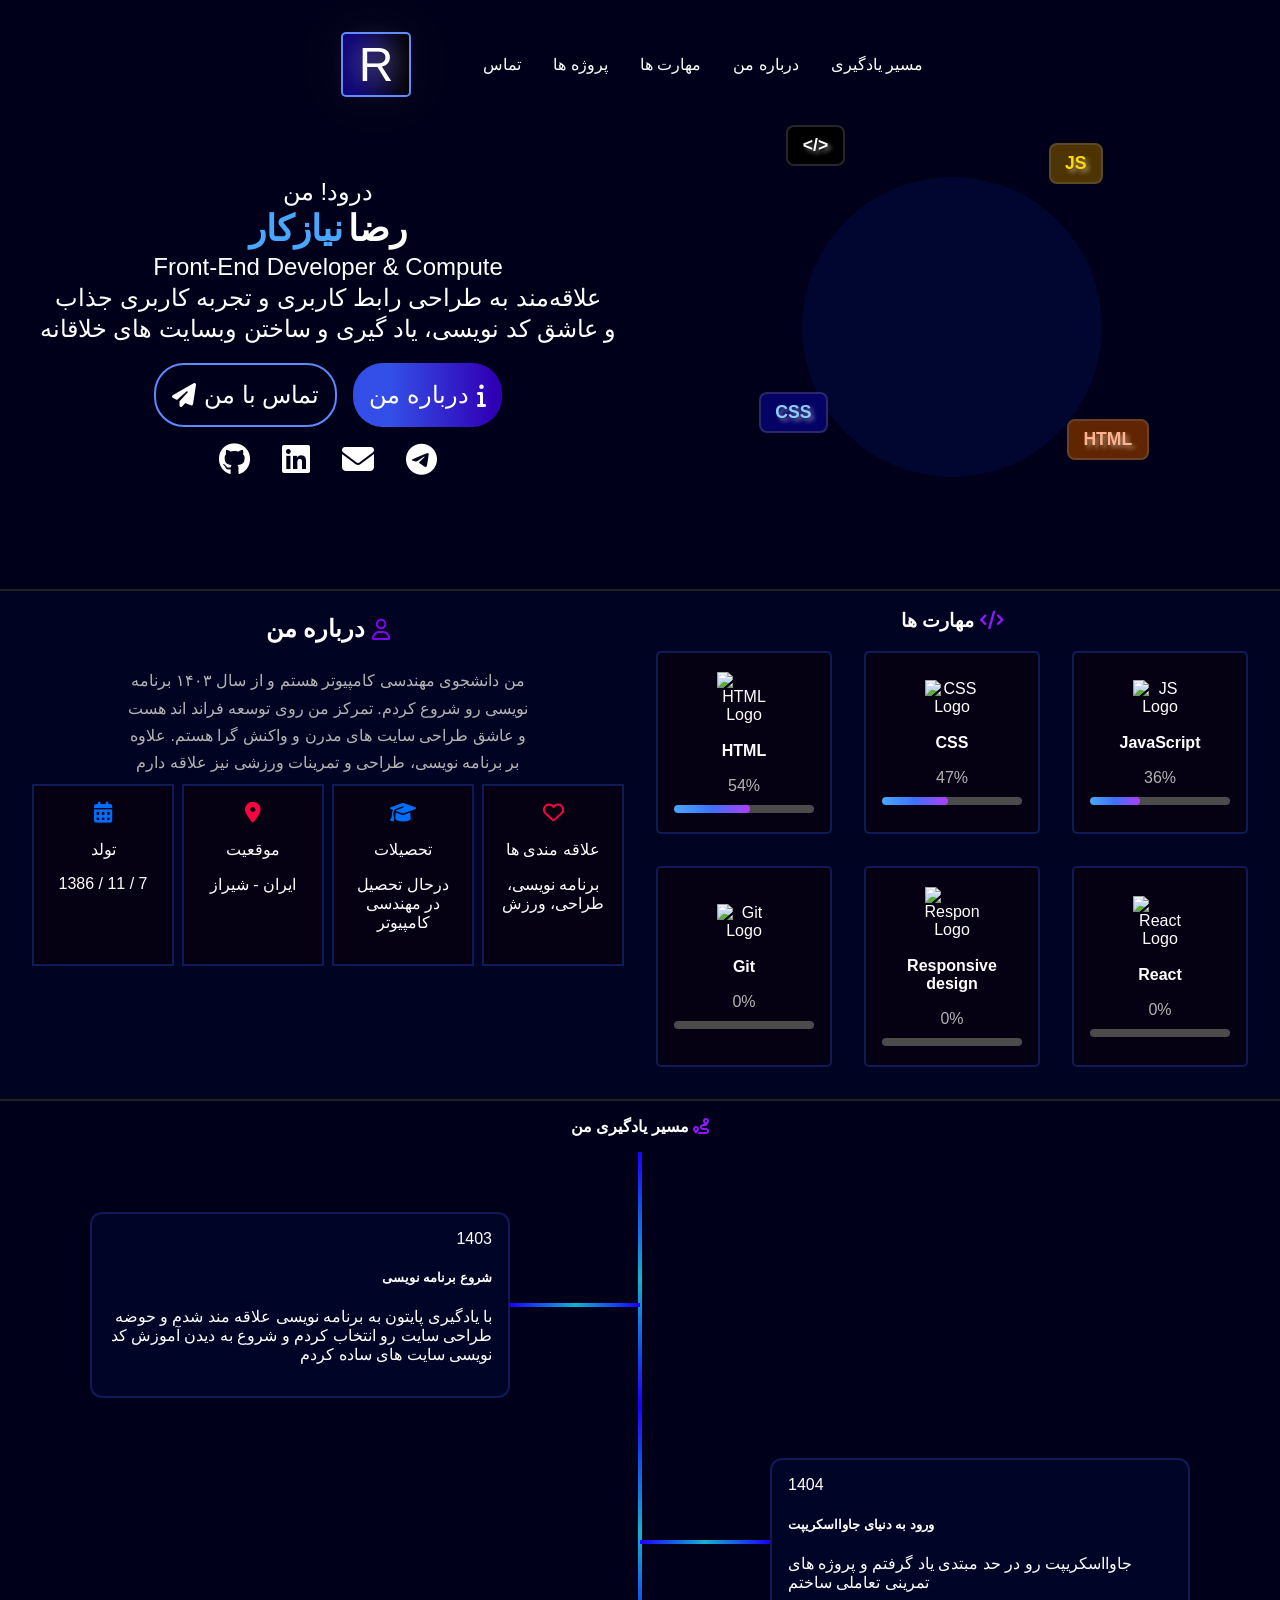
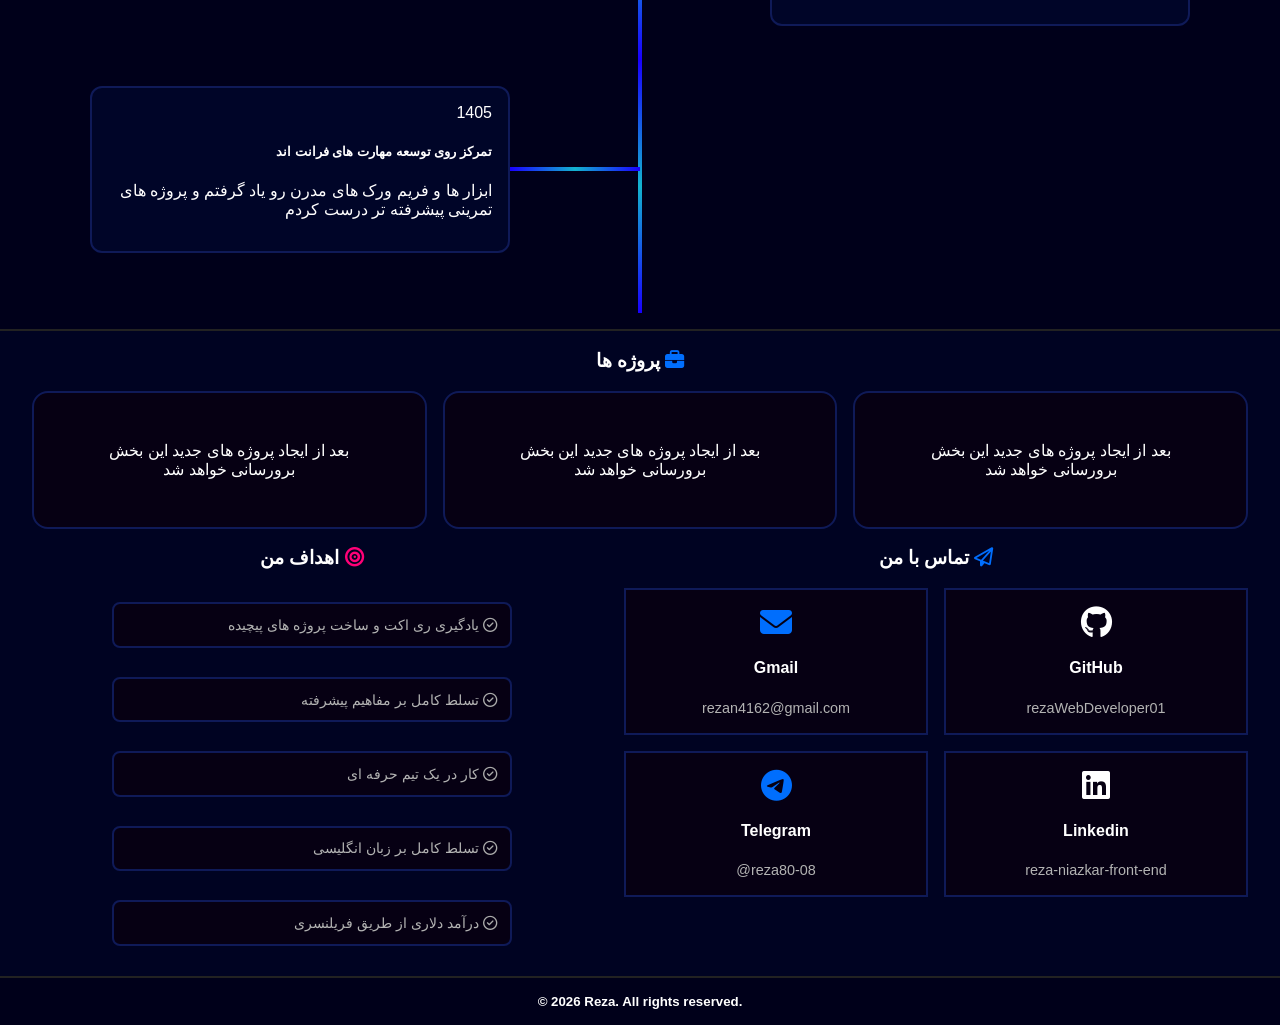
==== commit 082812f2: "some animation added" ====
--- a/intro.html
+++ b/intro.html
@@ -39,21 +39,25 @@
             <li class="navbar-item">
               <a href="#contact" class="contact">تماس</a>
             </li>
+            <hr>
 
             <!-- Item - 2 -->
             <li class="navbar-item">
               <a href="#projects" class="projects">پروژه ها</a>
             </li>
+            <hr>
 
             <!-- Item - 3 -->
             <li class="navbar-item">
               <a href="#skills" class="skills">مهارت ها</a>
             </li>
+            <hr>
 
             <!-- Item - 4 -->
             <li class="navbar-item">
               <a href="#about" class="about-me">درباره من</a>
             </li>
+            <hr>
 
             <!-- Item - 5 -->
             <li class="navbar-item">
@@ -65,7 +69,7 @@
 
       <div class="header-container">
         <!-- LEFT SECTION -->
-        <section class="left-section_header hidden">
+        <section class="left-section_header">
           <div class="intro">
             <div class="hello">درود! من</div>
             <div class="name">
@@ -74,8 +78,8 @@
             </div>
 
             <!-- Paragraph - 1 -->
-            <p class="intro_header english">
-              Front-End Developer & Computer Engineering Student
+            <p class="intro_header english" id="typing-text">
+              <!-- Front-End Developer & Computer Engineering Student -->
             </p>
 
             <!-- Paragraph - 2 -->
@@ -85,18 +89,19 @@
 
             <!-- Paragraph - 3 -->
             <p class="intro_header persian">
-             و عاشق کد نویسی، یاد گیری و ساختن وبسایت های خلاقانه
+              و عاشق کد نویسی، یاد گیری و ساختن وبسایت های خلاقانه
             </p>
           </div>
           <div class="buttons_header">
             <!-- Contact Button -->
-            <button class="contact-button_header" id="contact-btn">
-              <i class="fa-solid fa-envelope"></i> تماس با من
+            <button class="contact-btn_header" id="contact-btn">
+              <i class="fa-solid fa-paper-plane"></i> تماس با من
             </button>
 
-            <div class="modal-overlay" id="modal">
+            <!-- Modal Contact -->
+            <div class="modal-overlay" id="modal-contact">
               <div class="modal-box">
-                <button class="close-btn" id="close-btn">✕</button>
+                <button class="close-btn" id="close-contact-btn">✕</button>
 
                 <h2>Contact Me</h2>
                 <!-- Email -->
@@ -154,25 +159,46 @@
             </div>
 
             <!-- About Me Button -->
-            <button class="about-me-button_header">
-              درباره من <i class="fa-solid fa-arrow-down-long"></i>
+            <button class="about-me-btn_header" id="about-btn">
+              درباره من <i class="fa-solid fa-info"></i>
             </button>
+
+            <!-- Modal About Me -->
+            <div class="modal-overlay" id="modal-about">
+              <div class="modal-box">
+                <button class="close-btn" id="close-about-btn">✕</button>
+                <h2>About Me</h2>
+                <p class="modal-paragraph">
+                  Lorem ipsum dolor sit amet consectetur adipisicing elit. Vero,
+                  commodi ea iusto non nobis ratione doloremque consequatur
+                  praesentium, laborum repellendus ab id atque fugit assumenda
+                  harum at? Nemo dicta dolore quasi unde eius accusamus deserunt
+                  amet praesentium repudiandae quas. Voluptates, quidem.
+                  Repellat amet incidunt corrupti corporis illum, nisi fugit
+                  obcaecati.
+                </p>
+              </div>
+            </div>
           </div>
 
           <!-- Social -->
           <div class="social_header">
+            <!-- Git -->
             <a href="https://www.github.com/rezaWebDeveloper01" target="_blank">
               <i class="fa-brands fa-github"></i>
             </a>
+            <!-- Linkedin -->
             <a
               href="https://www.linkedin.com/in/reza-niazkar-front-end"
               target="_blank"
             >
               <i class="fa-brands fa-linkedin"></i>
             </a>
+            <!-- Email -->
             <a href="mailto:rezan4162@gmail.com" target="_blank">
               <i class="fa-solid fa-envelope"></i>
             </a>
+            <!-- Telegram -->
             <a href="https://t.em/reza80-08" target="_blank">
               <i class="fa-brands fa-telegram"></i>
             </a>
@@ -180,7 +206,7 @@
         </section>
 
         <!-- RIGHT SECTION -->
-        <section class="right-section_header hidden">
+        <section class="right-section_header">
           <div class="cover-position-of-cards">
             <!-- Boxes -->
             <div class="code_hero card_hero">&lt;/&gt;</div>
--- a/CSS/intro.css
+++ b/CSS/intro.css
@@ -64,7 +64,6 @@
   padding: 0;
   margin: 0;
   width: 100%;
-  /* overflow-x: hidden; */
 }
 
 * {
@@ -74,7 +73,7 @@
 
 body {
   font-family: "Segoe UI", Tahoma, Geneva, Verdana, sans-serif;
-  /* background: var(--color-black); */
+  background: var(--color-black);
 }
 
 .hidden {
@@ -143,6 +142,9 @@
   text-decoration: none;
   padding: 0 1rem;
 }
+hr {
+  display: none;
+}
 
 .header-container {
   width: 100%;
@@ -535,8 +537,8 @@
   gap: 1rem;
 }
 
-.contact-button_header,
-.about-me-button_header {
+.contact-btn_header,
+.about-me-btn_header {
   font-size: clamp(1rem, 5vw, 1.3rem);
   all: unset;
   cursor: pointer;
@@ -551,7 +553,7 @@
 
 /* CONTACT BUTTON */
 
-.contact-button_header {
+.contact-btn_header {
   border: var(--color-blue-border);
 }
 
@@ -562,7 +564,7 @@
   justify-content: center;
   align-items: center;
   background: #00000099;
-  backdrop-filter: blur(10px);
+  backdrop-filter: blur(11px);
   opacity: 0;
   visibility: hidden;
   transition: 0.3s;
@@ -587,7 +589,7 @@
   width: 400px;
   padding: 30px;
   background: #ffffff14;
-  border: 1px solid #ffffff33;
+  border: 2px solid #ffffff33;
   border-radius: 20px;
   transform: scale(0.8);
   transition: 0.3s;
@@ -630,7 +632,7 @@
 
 /* ABOUT ME BUTTON */
 
-.about-me-button_header {
+.about-me-btn_header {
   background: var(--color-btn-blue-bg);
 }
 
@@ -654,12 +656,12 @@
   transition: all 200ms;
 }
 
-.contact-button_header:hover {
+.contact-btn_header:hover {
   transform: scale(1.05);
   transition: all 200ms;
 }
 
-.about-me-button_header:hover {
+.about-me-btn_header:hover {
   transform: scale(1.05);
   transition: all 200ms;
 }
@@ -1237,9 +1239,9 @@
 /* ##### RESPONSIVE SECTION ##### */
 /* ###========########========### */
 
-/* ======================= */
-/* === LAPTOP - 1024px === */
-/* ======================= */
+/* ============== */
+/* === LAPTOP === */
+/* ============== */
 @media (max-width: 1024px) {
   /* HERO */
 
@@ -1272,10 +1274,10 @@
   }
 }
 
-/* ====================== */
-/* === TABLET - 768px === */
-/* ====================== */
-@media (max-width: 768px) {
+/* ============== */
+/* === TABLET === */
+/* ============== */
+@media (max-width: 900px) {
   /* NAVBAR */
   .navbar-menu {
     display: flex;
@@ -1284,28 +1286,23 @@
     align-items: center;
     margin: 0;
     opacity: 0;
-    top: 0;
+    top: -300px;
     right: 0;
-    transform: translateY(-100%);
+    position: absolute;
     transition: all 0.5s ease;
-    position: absolute;
     border-radius: 15px 0 0 15px;
     z-index: 10;
     list-style: none;
   }
 
   .navbar-menu.active {
-    background: #10066b;
-    opacity: 1;
-    transform: translateY(0%);
+    background: #062955;
+    top: 0;
+    right: 0;
+    opacity: 1;
     font-size: 1.1rem;
-    padding: 0;
-  }
-
-  .navbar-item:not(:last-child) {
-    border-bottom: 2px solid #5e5e5e;
-    width: 100%;
-    padding: 0 0 10px 0;
+    padding: 1rem 0;
+    position: fixed;
   }
 
   .navbar-toggle .bar_toggle {
@@ -1313,20 +1310,26 @@
     height: 3px;
     margin: 5px auto;
     transition: all 0.3s ease-in-out;
-    background: #fff;
+    background: var(--color-white);
     display: block;
     cursor: pointer;
   }
 
   .navbar-menu a {
     text-align: center;
-    padding: 0.5rem;
+    padding: 0.5rem 2rem;
+    display: table;
+  }
+
+  hr {
+    display: block;
     width: 100%;
-    display: table;
   }
 
   #mobile-menu {
     transform: translate(5%, 20%);
+    left: 10%;
+    position: absolute;
   }
 
   #mobile-menu.is-active .bar_toggle:nth-child(2) {
@@ -1341,6 +1344,7 @@
     transform: translateY(-8px) rotate(-45deg);
   }
 
+  /* Left Section Header */
   .left-section_header {
     grid-row: 2;
   }
@@ -1438,15 +1442,14 @@
 @media screen and (max-width: 540px) {
   /* NAV SECTION */
 
-  .navbar-menu {
-    top: 90px;
-  }
-}
-
-/* ====================== */
-/* === MOBILE - 450px === */
-/* ====================== */
-@media screen and (max-width: 450px) {
+  .navbar-menu.active {
+    top: 100p
+  }
+}
+/* ============== */
+/* === MOBILE === */
+/* ============== */
+@media screen and (max-width: 500px) {
   /* LOGO */
 
   .logo_header {
@@ -1564,4 +1567,4 @@
   .skills-card-container {
     grid-template-columns: var(--grid-column-1);
   }
-}+}
